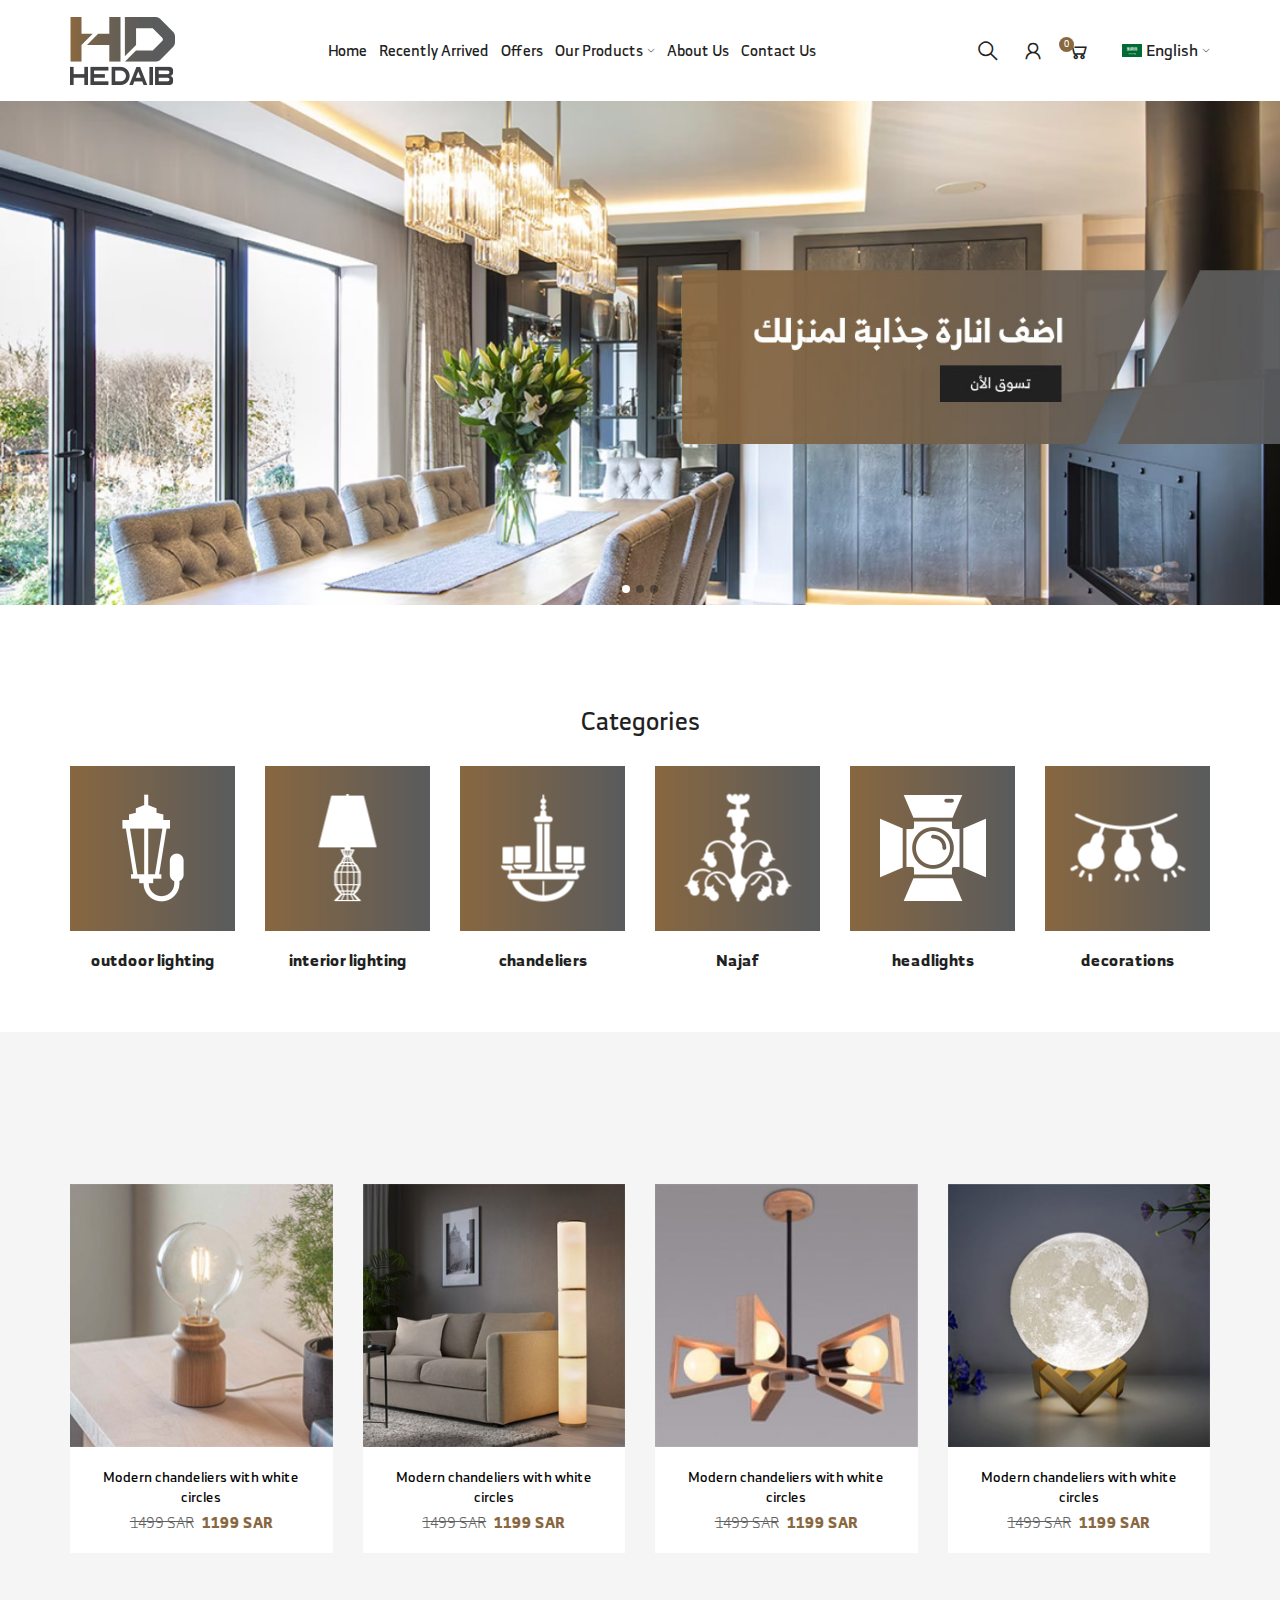
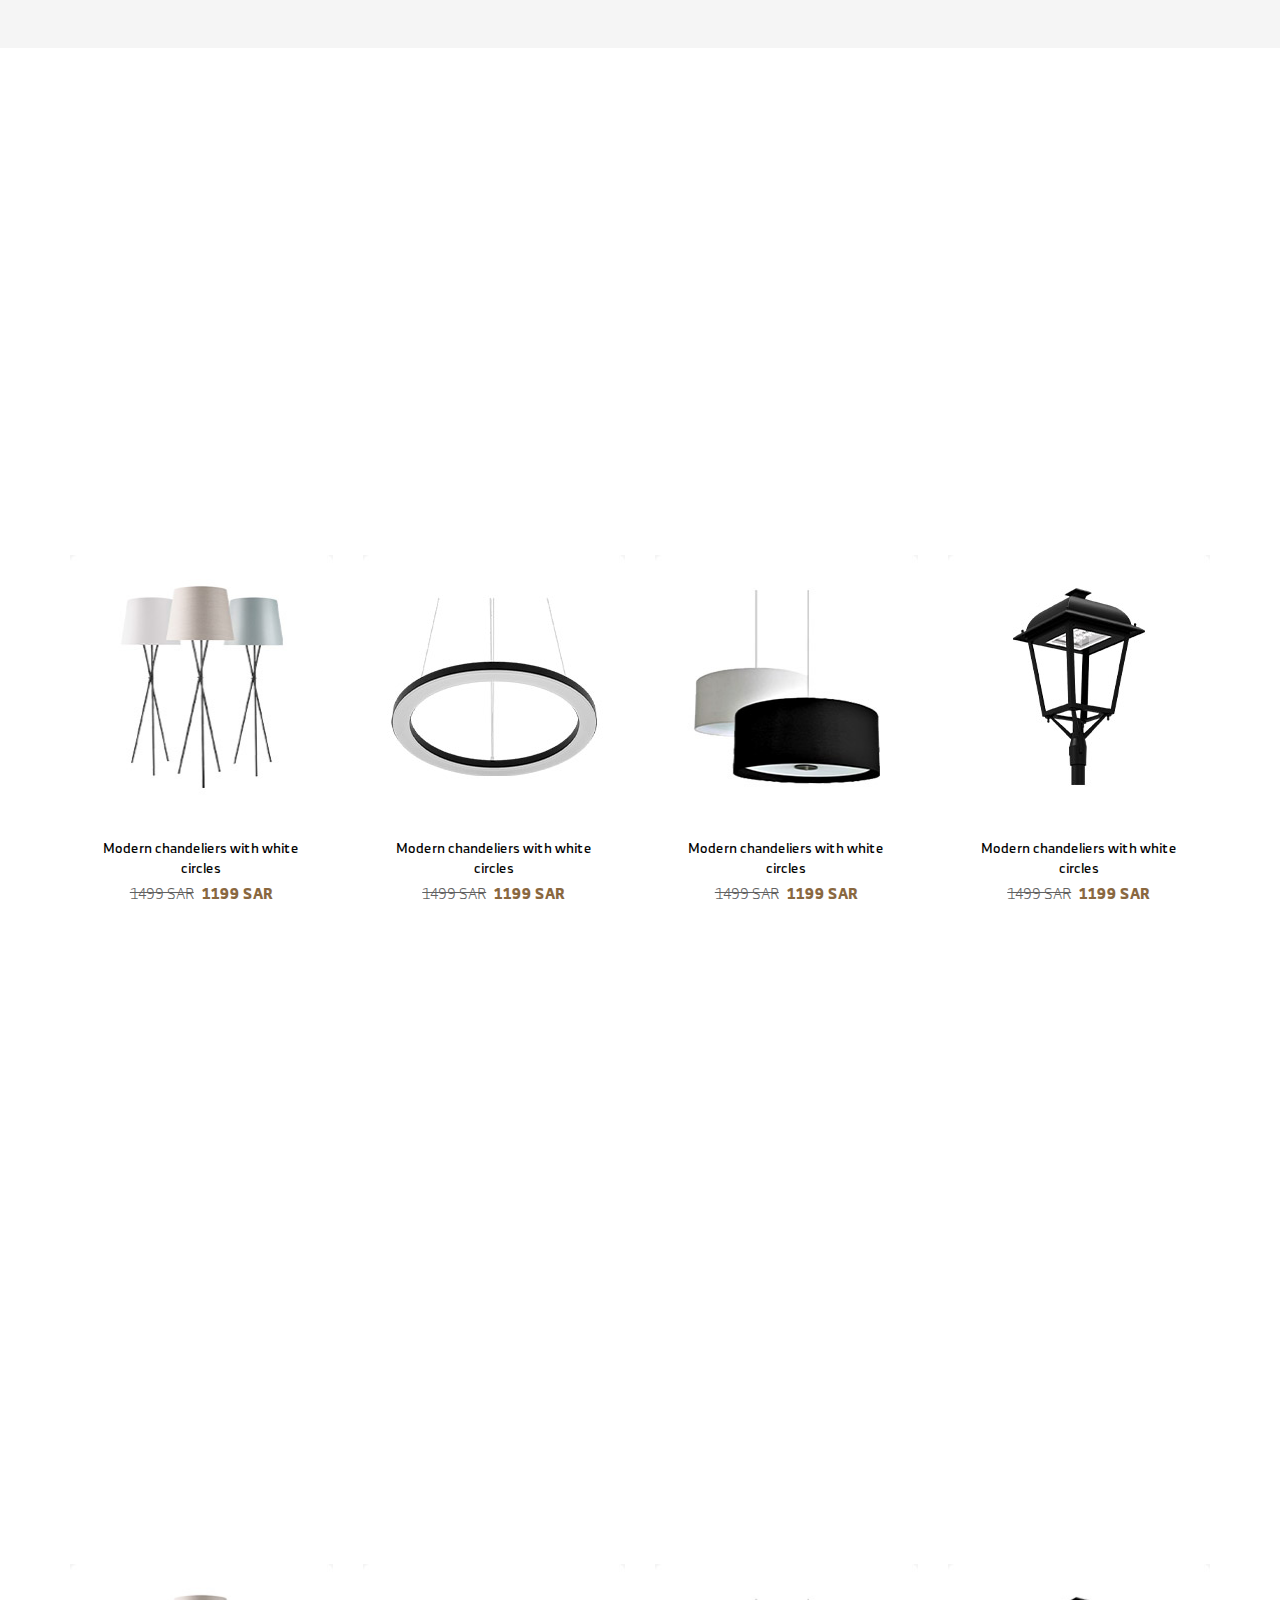
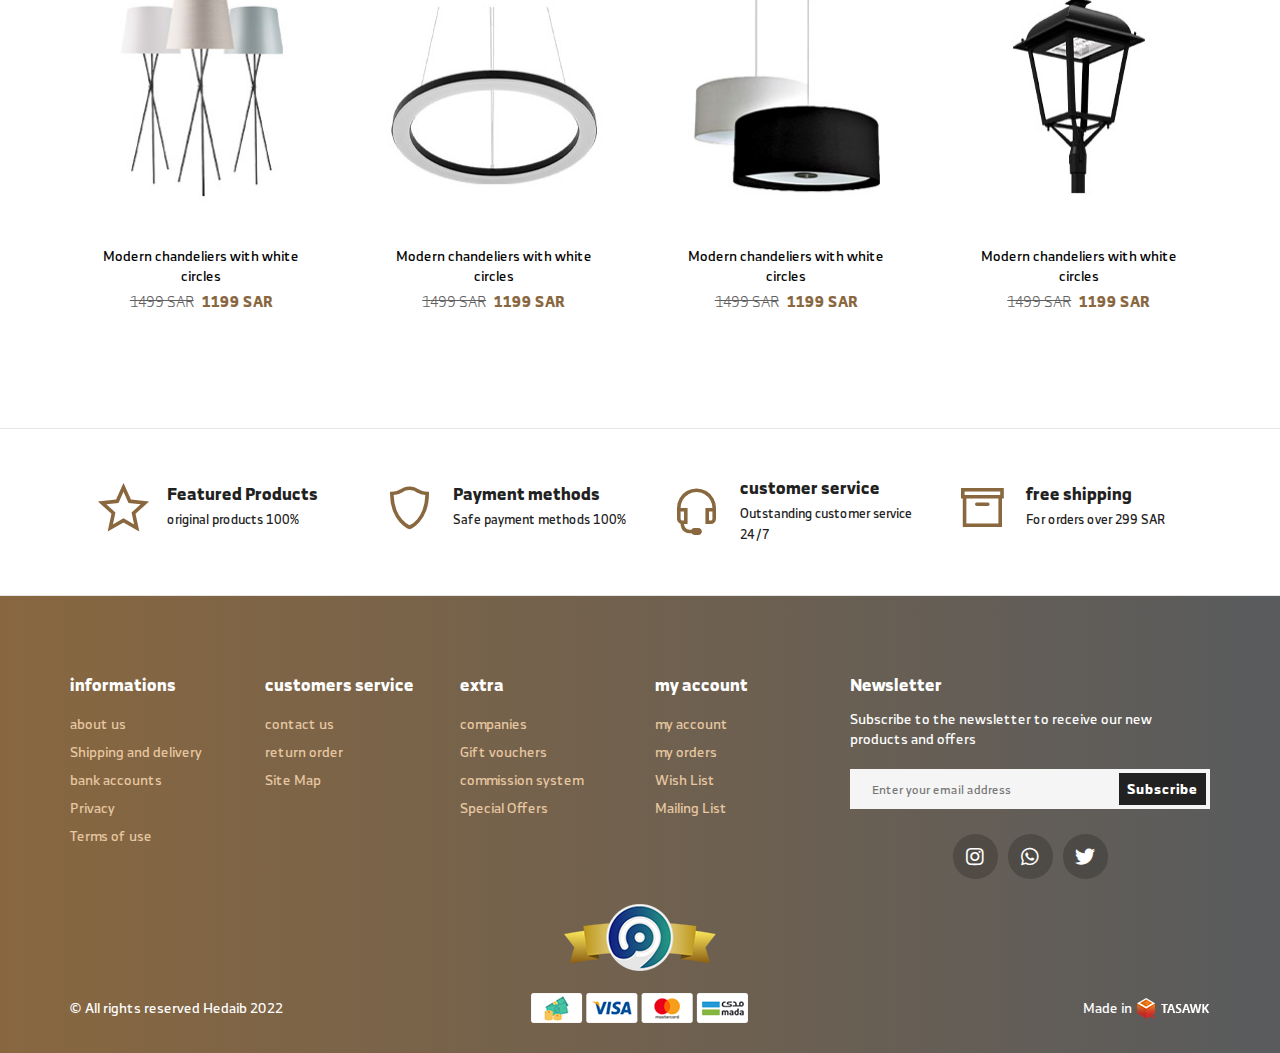
==== index-en.html @ a90ff5cf "first commit" ====
<!DOCTYPE html>
<html lang="en" dir="ltr">
  <head>
    <meta charset="utf-8" />
    <meta http-equiv="X-UA-Compatible" content="IE=edge" />
    <meta name="viewport" content="width=device-width, initial-scale=1" />
    <title>hedaib</title>
    <link rel="icon" href="images/fav.png" type="image/png" />
    <link rel="stylesheet" href="css/all.min.css" />
    <link rel="stylesheet" href="css/line-awesome.min.css" />
    <link rel="stylesheet" href="css/bootstrap.min.css" />
    <link rel="stylesheet" href="css/fonts.css" />
    <link rel="stylesheet" href="css/animate.css" />
    <link rel="stylesheet" href="css/swiper.min.css" />
    <link rel="stylesheet" href="css/style.css" />
  </head>

  <body>
    <!-- header section -->
    <header>
      <div class="top-header">
        <div class="container">
          <div class="nav-header">
            <figure class="img-logo">
              <a href="#"
                ><img src="images/logo.png" class="img-responsive"
              /></a>
            </figure>
            <div class="navgition">
              <div class="nav-head">
                <figure class="img-logo">
                  <a href="#"
                    ><img src="images/logo.png" class="img-responsive"
                  /></a>
                </figure>
                <a class="fixall close-btn">
                  <i class="fas fa-times"></i>
                </a>
              </div>
              <ul class="big-menu list-unstyled">
                <li class="cat-li">
                  <a class="cat-anchor fixall" href="#"> home </a>
                </li>
                <li class="cat-li">
                  <a class="cat-anchor fixall" href="#"> recently arrived </a>
                </li>
                <li class="cat-li">
                  <a class="cat-anchor fixall" href="#"> Offers </a>
                </li>
                <li class="cat-li mega-menu">
                  <div class="btn-div">
                      <span class="menu-name cat-anchor add-chevron">
                        our products
                      </span>
                  </div>
                  <!-- slidedown-menu -->
                  <div class="cats-dispaly">
                      <ul class="cats-div list-unstyled">
                          <li class="cat-li has-level-2">
                              <a href="#" class="cat-anchor fixall">
                                outdoor lighting <i class="las la-plus"></i>
                              </a>
                              <div class="sub-list">
                                  <ul class="list-unstyled">
                                      <li class="cat-li has-level-3">
                                          <a class="cat-anchor fixall" href="#">
                                            decorations
                                          </a>
                                      </li>
                                      <li class="cat-li has-level-3">
                                          <a class="cat-anchor fixall" href="#">
                                            lighting accessories
                                          </a>
                                      </li>
                                      <li class="cat-li has-level-3">
                                          <a class="cat-anchor fixall" href="#">
                                            Keys and sockets
                                          </a>
                                      </li>
                                      <li class="cat-li has-level-3">
                                          <a class="cat-anchor fixall" href="#">
                                            wire
                                          </a>
                                      </li>
                                      <li class="cat-li has-level-3">
                                          <a class="cat-anchor fixall" href="#">
                                            number and tools
                                          </a>
                                      </li>
                                  </ul>
                                  <div class="mega-img">
                                    <a href="#">
                                      <img src="images/mega-img/01.jpg" alt="mega-image" class="img-responsive">
                                    </a>
                                  </div>
                              </div>
                          </li>
                          <li class="cat-li has-level-2">
                              <a href="#" class="cat-anchor fixall">
                                interior lighting <i class="las la-plus"></i>
                              </a>
                              <div class="sub-list">
                                <ul class="list-unstyled">
                                    <li class="cat-li has-level-3">
                                        <a class="cat-anchor fixall" href="#">
                                          decorations
                                        </a>
                                    </li>
                                    <li class="cat-li has-level-3">
                                        <a class="cat-anchor fixall" href="#">
                                          lighting accessories
                                        </a>
                                    </li>
                                    <li class="cat-li has-level-3">
                                        <a class="cat-anchor fixall" href="#">
                                          Keys and sockets
                                        </a>
                                    </li>
                                    <li class="cat-li has-level-3">
                                        <a class="cat-anchor fixall" href="#">
                                          wire
                                        </a>
                                    </li>
                                    <li class="cat-li has-level-3">
                                        <a class="cat-anchor fixall" href="#">
                                          number and tools
                                        </a>
                                    </li>
                                </ul>
                                <div class="mega-img">
                                  <a href="#">
                                    <img src="images/mega-img/01.jpg" alt="mega-image" class="img-responsive">
                                  </a>
                                </div>
                              </div>
                          </li>
                          <li class="cat-li has-level-2">
                              <a href="#" class="cat-anchor fixall">
                                chandeliers <i class="las la-plus"></i>
                              </a>
                              <div class="sub-list">
                                <ul class="list-unstyled">
                                    <li class="cat-li has-level-3">
                                        <a class="cat-anchor fixall" href="#">
                                          decorations
                                        </a>
                                    </li>
                                    <li class="cat-li has-level-3">
                                        <a class="cat-anchor fixall" href="#">
                                          lighting accessories
                                        </a>
                                    </li>
                                    <li class="cat-li has-level-3">
                                        <a class="cat-anchor fixall" href="#">
                                          Keys and sockets
                                        </a>
                                    </li>
                                    <li class="cat-li has-level-3">
                                        <a class="cat-anchor fixall" href="#">
                                          wire
                                        </a>
                                    </li>
                                    <li class="cat-li has-level-3">
                                        <a class="cat-anchor fixall" href="#">
                                          number and tools
                                        </a>
                                    </li>
                                </ul>
                                <div class="mega-img">
                                  <a href="#">
                                    <img src="images/mega-img/01.jpg" alt="mega-image" class="img-responsive">
                                  </a>
                                </div>
                              </div>
                          </li>
                          <li class="cat-li has-level-2">
                              <a href="#" class="cat-anchor fixall">
                                Najaf <i class="las la-plus"></i>
                              </a>
                              <div class="sub-list">
                                <ul class="list-unstyled">
                                    <li class="cat-li has-level-3">
                                        <a class="cat-anchor fixall" href="#">
                                          decorations
                                        </a>
                                    </li>
                                    <li class="cat-li has-level-3">
                                        <a class="cat-anchor fixall" href="#">
                                          lighting accessories
                                        </a>
                                    </li>
                                    <li class="cat-li has-level-3">
                                        <a class="cat-anchor fixall" href="#">
                                          Keys and sockets
                                        </a>
                                    </li>
                                    <li class="cat-li has-level-3">
                                        <a class="cat-anchor fixall" href="#">
                                          wire
                                        </a>
                                    </li>
                                    <li class="cat-li has-level-3">
                                        <a class="cat-anchor fixall" href="#">
                                          number and tools
                                        </a>
                                    </li>
                                </ul>
                                <div class="mega-img">
                                  <a href="#">
                                    <img src="images/mega-img/01.jpg" alt="mega-image" class="img-responsive">
                                  </a>
                                </div>
                              </div>
                          </li>
                          <li class="cat-li has-level-2">
                            <a href="#" class="cat-anchor fixall">
                              headlights <i class="las la-plus"></i>
                            </a>
                            <div class="sub-list">
                              <ul class="list-unstyled">
                                  <li class="cat-li has-level-3">
                                      <a class="cat-anchor fixall" href="#">
                                        decorations
                                      </a>
                                  </li>
                                  <li class="cat-li has-level-3">
                                      <a class="cat-anchor fixall" href="#">
                                        lighting accessories
                                      </a>
                                  </li>
                                  <li class="cat-li has-level-3">
                                      <a class="cat-anchor fixall" href="#">
                                        Keys and sockets
                                      </a>
                                  </li>
                                  <li class="cat-li has-level-3">
                                      <a class="cat-anchor fixall" href="#">
                                        wire
                                      </a>
                                  </li>
                                  <li class="cat-li has-level-3">
                                      <a class="cat-anchor fixall" href="#">
                                        number and tools
                                      </a>
                                  </li>
                              </ul>
                              <div class="mega-img">
                                <a href="#">
                                  <img src="images/mega-img/01.jpg" alt="mega-image" class="img-responsive">
                                </a>
                              </div>
                            </div>
                        </li>
                      </ul>
                  </div>
                  <!-- slidedown-menu -->   
                </li>
                <li class="cat-li">
                  <a class="cat-anchor fixall" href="#"> about us </a>
                </li>
                <li class="cat-li">
                  <a class="cat-anchor fixall" href="#"> contact us </a>
                </li>
              </ul>
            </div>
            <div class="header-icons">
              <div class="show-icons">
                <a class="menu-bars fixall" id="menu-id" href="#!">
                  <i class="las la-bars"></i>
                </a>
              </div>
              <div class="search">
                <span class="search-icon open-search"></span>
              </div>
              
              <div class="dropdown cat-anchor">
                <div class="add-to">
                  <i class="las la-user"></i>
                  <div class="dropdown-content">
                    <a class="cat-drop" href="#">sign in</a>
                    <a class="cat-drop" href="#">new account</a>
                  </div>
                </div>
              </div>
              <a role="button" type="button" title="" class="add-to">
                <i class="las la-shopping-cart"></i>
                <span class="items-count">0</span>
              </a>
              <div class="lang-section">
                <div class="dropdown">
                  <div class="lang-word chevron-down">
                    <img src="images/lang.png" alt="lang-img" />
                    <span class="">English</span>
                  </div>
                  <div class="dropdown-content">
                    <a class="cat-drop" href="index-en.html">English</a>
                    <a class="cat-drop" href="index.html">العربيه</a>
                  </div>
                </div>
              </div>
            </div>
          </div>
          <div class="search-rool">
            <div class="search-box">
              <div class="search-bar">
                <input type="text" class="search-input" placeholder="Search by product or brand name">
                <button class="click-search">
                  <i class="las la-search"></i>
                </button>
              </div>
            </div>
          </div>
        </div>
      </div>
    </header>
    <!-- header section     -->
    <!-- main slider -->
    <div class="main-slider">
      <div class="swiper-cont">
        <div class="swiper-container">
          <div class="swiper-wrapper">
            <div class="swiper-slide">
              <div class="main">
                <a href="#!" class="pro-img">
                  <img src="images/main-slider/01.jpg" class="img-responsive" />
                </a>
              </div>
            </div>
            <div class="swiper-slide">
              <div class="main">
                <a href="#!" class="pro-img">
                  <img src="images/main-slider/01.jpg" class="img-responsive" />
                </a>
              </div>
            </div>
            <div class="swiper-slide">
              <div class="main">
                <a href="#!" class="pro-img">
                  <img src="images/main-slider/01.jpg" class="img-responsive" />
                </a>
              </div>
            </div>
          </div>
          <div class="swiper-pagination"></div>
        </div>
        <div class="swiper-btn-prev swiper-btn">
          <i class="las la-angle-right"></i>
        </div>
        <div class="swiper-btn-next swiper-btn">
          <i class="las la-angle-left"></i>
        </div>
      </div>
    </div>
    <!-- main slider -->
    <!-- section image-cat -->
    <section class="image-cat">
      <div class="container">
        <div class="wow fadeInDown" wow-data-delay="5s">
          <h2 class="category-head">Categories</h2>
        </div>
          <div class="swiper-containeres">
              <div class="image-row">
                  <div class="swiper-slidees">
                      <a href="#" class="image-sub">
                          <div class="image-box">
                              <img src="images/category/01.png" alt="cat-img" class="img-responsive">
                          </div>
                          <span class="image-text">outdoor lighting</span>
                      </a>
                  </div>
                  <div class="swiper-slidees">
                      <a href="#" class="image-sub">
                          <div class="image-box">
                              <img src="images/category/02.png" alt="cat-img" class="img-responsive">
                          </div>
                          <span class="image-text">interior lighting</span>
                      </a>
                  </div>
                  <div class="swiper-slidees">
                      <a href="#" class="image-sub">
                          <div class="image-box">
                              <img src="images/category/03.png" alt="cat-img" class="img-responsive">
                          </div>
                          <span class="image-text">chandeliers</span>
                      </a>
                  </div>
                  <div class="swiper-slidees">
                      <a href="#" class="image-sub">
                          <div class="image-box">
                              <img src="images/category/04.png" alt="cat-img" class="img-responsive">
                          </div>
                          <span class="image-text">Najaf</span>
                      </a>
                  </div>
                  <div class="swiper-slidees">
                      <a href="#" class="image-sub">
                          <div class="image-box">
                              <img src="images/category/05.png" alt="cat-img" class="img-responsive">
                          </div>
                          <span class="image-text">headlights</span>
                      </a>
                  </div>
                  <div class="swiper-slidees">
                    <a href="#" class="image-sub">
                        <div class="image-box">
                            <img src="images/category/06.png" alt="cat-img" class="img-responsive">
                        </div>
                        <span class="image-text">decorations</span>
                    </a>
                </div>
              </div>
          </div>
          <div class="swiper-pagination"></div>
      </div>
  </section>
  <!-- section image-cat -->
  <!-- product slider -->
  <div class="product-section product-one">
    <div class="container">
      <div class="wow fadeInDown" wow-data-delay="5s">
        <h2 class="product-head">Best seller</h2>
      </div>
      <div class="product-slider">
        <div class="swiper-container">
          <div class="swiper-wrapper">
            <div class="swiper-slide">
              <div class="product">
                <div class="product-hover">
                  <a href="#!" class="product-img">
                    <img
                      src="images/product-slider/01.jpg"
                      class="img-responsive"
                    />
                  </a>
                  <div class="product-btn-cont">
                    <button class="product-btn">
                      <i class="las la-shopping-cart"></i>
                    </button>
                    <button class="product-btn">
                      <i class="lar la-heart"></i>
                    </button>
                  </div>
                </div>
                <div class="product-content">
                  <a class="product-name" href="#!"> Modern chandeliers with white circles </a>
                  <div class="price-box">
                    <span class="last-price">1499 SAR</span>
                    <span class="first-price">1199 SAR</span>
                  </div>
                </div>
              </div>
            </div>
            <div class="swiper-slide">
              <div class="product">
                <div class="product-hover">
                  <a href="#!" class="product-img">
                    <img
                      src="images/product-slider/02.jpg"
                      class="img-responsive"
                    />
                  </a>
                  <div class="product-btn-cont">
                    <button class="product-btn">
                      <i class="las la-shopping-cart"></i>
                    </button>
                    <button class="product-btn">
                      <i class="lar la-heart"></i>
                    </button>
                  </div>
                </div>
                <div class="product-content">
                  <a class="product-name" href="#!"> Modern chandeliers with white circles </a>
                  <div class="price-box">
                    <span class="last-price">1499 SAR</span>
                    <span class="first-price">1199 SAR</span>
                  </div>
                </div>
              </div>
            </div>
            <div class="swiper-slide">
              <div class="product">
                <div class="product-hover">
                  <a href="#!" class="product-img">
                    <img
                      src="images/product-slider/03.jpg"
                      class="img-responsive"
                    />
                  </a>
                  <div class="product-btn-cont">
                    <button class="product-btn">
                      <i class="las la-shopping-cart"></i>
                    </button>
                    <button class="product-btn">
                      <i class="lar la-heart"></i>
                    </button>
                  </div>
                </div>
                <div class="product-content">
                  <a class="product-name" href="#!"> Modern chandeliers with white circles </a>
                  <div class="price-box">
                    <span class="last-price">1499 SAR</span>
                    <span class="first-price">1199 SAR</span>
                  </div>
                </div>
              </div>
            </div>
            <div class="swiper-slide">
              <div class="product">
                <div class="product-hover">
                  <a href="#!" class="product-img">
                    <img
                      src="images/product-slider/04.jpg"
                      class="img-responsive"
                    />
                  </a>
                  <div class="product-btn-cont">
                    <button class="product-btn">
                      <i class="las la-shopping-cart"></i>
                    </button>
                    <button class="product-btn">
                      <i class="lar la-heart"></i>
                    </button>
                  </div>
                </div>
                <div class="product-content">
                  <a class="product-name" href="#!"> Modern chandeliers with white circles </a>
                  <div class="price-box">
                    <span class="last-price">1499 SAR</span>
                    <span class="first-price">1199 SAR</span>
                  </div>
                </div>
              </div>
            </div>
          </div>
        </div>
        <div class="swiper-btn-prev swiper-btn">
          <i class="las la-angle-right"></i>
        </div>
        <div class="swiper-btn-next swiper-btn">
          <i class="las la-angle-left"></i>
        </div>
        <div class="swiper-pagination"></div>
      </div>
    </div>
  </div>
  <!-- product slider -->
    <!-- small-banner section -->
    <div class="small-banner-section">
      <div class="container">
        <div class="small-banner-cont">
          <div class="row">
            <div
              class="col-sm-6 col-xs-12 wow bounceInUp banner-cont"
              wow-data-delay="5s"
            >
              <a href="#!" class="small-banner-img">
                <img src="images/banner/01.jpg" class="img-responsive" />
              </a>
            </div>
            <div
              class="col-sm-6 col-xs-12 wow bounceInUp banner-cont"
              wow-data-delay="5s"
            >
              <a href="#!" class="small-banner-img">
                <img src="images/banner/02.jpg" class="img-responsive" />
              </a>
            </div>
          </div>
        </div>
      </div>
    </div>
    <!-- small-banner section -->
    <!-- product slider -->
      <div class="product-section product-two">
        <div class="container">
          <div class="wow fadeInDown" wow-data-delay="5s">
            <h2 class="product-head">Special Offers</h2>
          </div>
          <div class="product-slider">
            <div class="swiper-container">
              <div class="swiper-wrapper">
                <div class="swiper-slide">
                  <div class="product">
                    <div class="product-hover">
                      <a href="#!" class="product-img">
                        <img
                          src="images/recently arrived/01.jpg"
                          class="img-responsive"
                        />
                      </a>
                      <div class="product-btn-cont">
                        <button class="product-btn">
                          <i class="las la-shopping-cart"></i>
                        </button>
                        <button class="product-btn">
                          <i class="lar la-heart"></i>
                        </button>
                      </div>
                    </div>
                    <div class="product-content">
                      <a class="product-name" href="#!"> Modern chandeliers with white circles </a>
                      <div class="price-box">
                        <span class="last-price">1499 SAR</span>
                        <span class="first-price">1199 SAR</span>
                      </div>
                    </div>
                  </div>
                </div>
                <div class="swiper-slide">
                  <div class="product">
                    <div class="product-hover">
                      <a href="#!" class="product-img">
                        <img
                          src="images/recently arrived/02.jpg"
                          class="img-responsive"
                        />
                      </a>
                      <div class="product-btn-cont">
                        <button class="product-btn">
                          <i class="las la-shopping-cart"></i>
                        </button>
                        <button class="product-btn">
                          <i class="lar la-heart"></i>
                        </button>
                      </div>
                    </div>
                    <div class="product-content">
                      <a class="product-name" href="#!"> Modern chandeliers with white circles </a>
                      <div class="price-box">
                        <span class="last-price">1499 SAR</span>
                        <span class="first-price">1199 SAR</span>
                      </div>
                    </div>
                  </div>
                </div>
                <div class="swiper-slide">
                  <div class="product">
                    <div class="product-hover">
                      <a href="#!" class="product-img">
                        <img
                          src="images/recently arrived/03.jpg"
                          class="img-responsive"
                        />
                      </a>
                      <div class="product-btn-cont">
                        <button class="product-btn">
                          <i class="las la-shopping-cart"></i>
                        </button>
                        <button class="product-btn">
                          <i class="lar la-heart"></i>
                        </button>
                      </div>
                    </div>
                    <div class="product-content">
                      <a class="product-name" href="#!"> Modern chandeliers with white circles </a>
                      <div class="price-box">
                        <span class="last-price">1499 SAR</span>
                        <span class="first-price">1199 SAR</span>
                      </div>
                    </div>
                  </div>
                </div>
                <div class="swiper-slide">
                  <div class="product">
                    <div class="product-hover">
                      <a href="#!" class="product-img">
                        <img
                          src="images/recently arrived/04.jpg"
                          class="img-responsive"
                        />
                      </a>
                      <div class="product-btn-cont">
                        <button class="product-btn">
                          <i class="las la-shopping-cart"></i>
                        </button>
                        <button class="product-btn">
                          <i class="lar la-heart"></i>
                        </button>
                      </div>
                    </div>
                    <div class="product-content">
                      <a class="product-name" href="#!"> Modern chandeliers with white circles </a>
                      <div class="price-box">
                        <span class="last-price">1499 SAR</span>
                        <span class="first-price">1199 SAR</span>
                      </div>
                    </div>
                  </div>
                </div>
              </div>
            </div>
            <div class="swiper-btn-prev swiper-btn">
              <i class="las la-angle-right"></i>
            </div>
            <div class="swiper-btn-next swiper-btn">
              <i class="las la-angle-left"></i>
            </div>
            <div class="swiper-pagination"></div>
          </div>
        </div>
      </div>
    <!-- product slider -->
    <!-- big-banner section -->
    <section class="big-banner-section">
      <div class="container">
        <div class="big-banner-cont wow fadeInDown" wow-data-delay="5s">
          <a href="#"
            ><img
              src="images/banner/big-banner.jpg"
              alt="banner-image"
              class="img-responsive"
          /></a>
        </div>
      </div>
    </section>
    <!-- big-banner section -->
    <!-- product slider -->
    <div class="product-section product-three">
      <div class="container">
        <div class="wow fadeInDown" wow-data-delay="5s">
          <h2 class="product-head">recently arrived</h2>
        </div>
        <div class="product-slider">
          <div class="swiper-container">
            <div class="swiper-wrapper">
              <div class="swiper-slide">
                <div class="product">
                  <div class="product-hover">
                    <a href="#!" class="product-img">
                      <img
                        src="images/recently arrived/01.jpg"
                        class="img-responsive"
                      />
                    </a>
                    <div class="product-btn-cont">
                      <button class="product-btn">
                        <i class="las la-shopping-cart"></i>
                      </button>
                      <button class="product-btn">
                        <i class="lar la-heart"></i>
                      </button>
                    </div>
                  </div>
                  <div class="product-content">
                    <a class="product-name" href="#!"> Modern chandeliers with white circles </a>
                    <div class="price-box">
                      <span class="last-price">1499 SAR</span>
                      <span class="first-price">1199 SAR</span>
                    </div>
                  </div>
                </div>
              </div>
              <div class="swiper-slide">
                <div class="product">
                  <div class="product-hover">
                    <a href="#!" class="product-img">
                      <img
                        src="images/recently arrived/02.jpg"
                        class="img-responsive"
                      />
                    </a>
                    <div class="product-btn-cont">
                      <button class="product-btn">
                        <i class="las la-shopping-cart"></i>
                      </button>
                      <button class="product-btn">
                        <i class="lar la-heart"></i>
                      </button>
                    </div>
                  </div>
                  <div class="product-content">
                    <a class="product-name" href="#!"> Modern chandeliers with white circles </a>
                    <div class="price-box">
                      <span class="last-price">1499 SAR</span>
                      <span class="first-price">1199 SAR</span>
                    </div>
                  </div>
                </div>
              </div>
              <div class="swiper-slide">
                <div class="product">
                  <div class="product-hover">
                    <a href="#!" class="product-img">
                      <img
                        src="images/recently arrived/03.jpg"
                        class="img-responsive"
                      />
                    </a>
                    <div class="product-btn-cont">
                      <button class="product-btn">
                        <i class="las la-shopping-cart"></i>
                      </button>
                      <button class="product-btn">
                        <i class="lar la-heart"></i>
                      </button>
                    </div>
                  </div>
                  <div class="product-content">
                    <a class="product-name" href="#!"> Modern chandeliers with white circles </a>
                    <div class="price-box">
                      <span class="last-price">1499 SAR</span>
                      <span class="first-price">1199 SAR</span>
                    </div>
                  </div>
                </div>
              </div>
              <div class="swiper-slide">
                <div class="product">
                  <div class="product-hover">
                    <a href="#!" class="product-img">
                      <img
                        src="images/recently arrived/04.jpg"
                        class="img-responsive"
                      />
                    </a>
                    <div class="product-btn-cont">
                      <button class="product-btn">
                        <i class="las la-shopping-cart"></i>
                      </button>
                      <button class="product-btn">
                        <i class="lar la-heart"></i>
                      </button>
                    </div>
                  </div>
                  <div class="product-content">
                    <a class="product-name" href="#!"> Modern chandeliers with white circles </a>
                    <div class="price-box">
                      <span class="last-price">1499 SAR</span>
                      <span class="first-price">1199 SAR</span>
                    </div>
                  </div>
                </div>
              </div>
            </div>
          </div>
          <div class="swiper-btn-prev swiper-btn">
            <i class="las la-angle-right"></i>
          </div>
          <div class="swiper-btn-next swiper-btn">
            <i class="las la-angle-left"></i>
          </div>
          <div class="swiper-pagination"></div>
        </div>
      </div>
    </div>
  <!-- product slider -->
    <!-- feature section -->
    <section class="feature-section">
      <div class="container">
        <div class="features">
          <div class="features-div">
            <div class="row">
              <div class="col-md-3 col-xs-12">
                <div class="features-box">
                  <i class="lar la-star features-icon"></i>
                  <div class="features-text">
                    <h5 class="features-h">Featured Products</h5>
                    <span class="features-span">original products 100%</span>
                  </div>
                </div>
              </div>
              <div class="col-md-3 col-xs-12">
                <div class="features-box">
                  <i class="las la-shield-alt features-icon"></i>
                  <div class="features-text">
                    <h5 class="features-h">Payment methods</h5>
                    <span class="features-span">Safe payment methods 100%</span>
                  </div>
                </div>
              </div>
              <div class="col-md-3 col-xs-12">
                <div class="features-box">
                  <i class="las la-headset features-icon"></i>
                  <div class="features-text">
                    <h5 class="features-h">customer service</h5>
                    <span class="features-span">Outstanding customer service 24/7</span>
                  </div>
                </div>
              </div>
              <div class="col-md-3 col-xs-12">
                <div class="features-box">
                  <i class="las la-archive features-icon"></i>
                  <div class="features-text">
                    <h5 class="features-h">free shipping</h5>
                    <span class="features-span">For orders over 299 SAR</span>
                  </div>
                </div>
              </div>
            </div>
          </div>
        </div>
        <div class="swiper-pagination"></div>
      </div>
    </section>
    <!-- feature section -->
    <!-- footer section -->
    <footer>
      <div class="container">
        <div class="first-footer">
          <div class="row">
            <div class="col-md-8 col-xs-12">
              <div class="footer-list">
                <div class="row">
                  <div class="col-sm-3 col-xs-12">
                    <div class="nav-foot-cont">
                      <h2 class="nav-foot-header foot-header">informations</h2>
                      <ul class="nav-foot list-unstyled">
                        <li class="nav-foot-li">
                          <a href="#" class="nav-foot-link">about us</a>
                        </li>
                        <li class="nav-foot-li">
                          <a href="#" class="nav-foot-link">Shipping and delivery</a>
                        </li>
                        <li class="nav-foot-li">
                          <a href="#" class="nav-foot-link">bank accounts</a>
                        </li>
                        <li class="nav-foot-li">
                          <a href="#" class="nav-foot-link">Privacy</a>
                        </li>
                        <li class="nav-foot-li">
                          <a href="#" class="nav-foot-link">Terms of use</a>
                        </li>
                      </ul>
                    </div>
                  </div>
                  <div class="col-sm-3 col-xs-12">
                    <div class="nav-foot-cont">
                      <h2 class="nav-foot-header foot-header">customers service</h2>
                      <ul class="nav-foot list-unstyled">
                        <li class="nav-foot-li">
                          <a href="#" class="nav-foot-link">contact us</a>
                        </li>
                        <li class="nav-foot-li">
                          <a href="#" class="nav-foot-link">return order</a>
                        </li>
                        <li class="nav-foot-li">
                          <a href="#" class="nav-foot-link">Site Map</a>
                        </li>
                      </ul>
                    </div>
                  </div>
                  <div class="col-sm-3 col-xs-12">
                    <div class="nav-foot-cont">
                      <h2 class="nav-foot-header foot-header">extra</h2>
                      <ul class="nav-foot list-unstyled">
                        <li class="nav-foot-li">
                          <a href="#" class="nav-foot-link">companies</a>
                        </li>
                        <li class="nav-foot-li">
                          <a href="#" class="nav-foot-link">Gift vouchers</a>
                        </li>
                        <li class="nav-foot-li">
                          <a href="#" class="nav-foot-link">commission system</a>
                        </li>
                        <li class="nav-foot-li">
                          <a href="#" class="nav-foot-link">Special Offers</a>
                        </li>
                      </ul>
                    </div>
                  </div>
                  <div class="col-sm-3 col-xs-12">
                    <div class="nav-foot-cont">
                      <h2 class="nav-foot-header foot-header">my account</h2>
                      <ul class="nav-foot list-unstyled">
                        <li class="nav-foot-li">
                          <a href="#" class="nav-foot-link">my account</a>
                        </li>
                        <li class="nav-foot-li">
                          <a href="#" class="nav-foot-link">my orders</a>
                        </li>
                        <li class="nav-foot-li">
                          <a href="#" class="nav-foot-link">Wish List</a>
                        </li>
                        <li class="nav-foot-li">
                          <a href="#" class="nav-foot-link">Mailing List</a>
                        </li>
                      </ul>
                    </div>
                  </div>
                </div>
              </div>
            </div>
            <div class="col-md-4 col-xs-12">
              <div class="news-letter">
                <form action="" method="post">
                  <h3 class="news-header nav-foot-header foot-header">Newsletter</h3>
                  <div class="nav-foot">
                    <span class="news-span"
                    >Subscribe to the newsletter to receive our new products and offers</span
                  >
                  <div class="newsletter-cont">
                    <input
                      type="email"
                      name="txtemail"
                      value=""
                      class="newsletter-input"
                      placeholder="Enter your email address"
                    />
                    <button type="submit" class="newsletter-button">
                      <span>Subscribe</span>
                    </button>
                  </div>
                  </div>
                </form>
              </div>
              <div class="social">
                <a href="#" class="social-link">
                  <i class="fab fa-instagram"></i>
                </a>
                <a href="#" class="social-link">
                  <i class="fab fa-whatsapp"></i>
                </a>
                <a href="#" class="social-link">
                  <i class="fab fa-twitter"></i>
                </a>
              </div>
            </div>
          </div>
        </div>
      </div>
      <a href="#" class="cr-img">
        <img src="images/imageCr.png" alt="cr-img" class="img-responsive" />
      </a>
      <div class="pay-footer">
        <div class="container">
          <div class="pay-flex">
            <div class="copy-right">© All rights reserved Hedaib 2022</div>
            <div class="pay-img-cont">
              <figure class="pay-figure">
                <img src="images/pay-img.png" class="img-responsive pay-img" />
              </figure>
            </div>
            <span class="design-text">
              Made in
              <a href="#"
                ><img src="images/tasawk-en.png" alt="taswak" class="taswak-img"
              /></a>
            </span>
          </div>
        </div>
      </div>
    </footer>
    <!-- footer section -->
    <!-- overlay -->
    <div class="overlay-box"></div>
    <div class="overlay-box2"></div>
    <!-- overlay -->
    <script src="js/jquery-2.1.1.min.js"></script>
    <script src="js/bootstrap.min.js"></script>
    <script src="js/swiper.min.js"></script>
    <script src="js/wow.min.js"></script>
    <script src="js/script.js"></script>
  </body>
</html>
---- css/line-awesome.min.css ----
.la,.lab,.lad,.lal,.lar,.las{-moz-osx-font-smoothing:grayscale;-webkit-font-smoothing:antialiased;display:inline-block;font-style:normal;font-variant:normal;text-rendering:auto;line-height:1}.la-lg{font-size:1.33333em;line-height:.75em;vertical-align:-.0667em}.la-xs{font-size:.75em}.la-sm{font-size:.875em}.la-1x{font-size:1em}.la-2x{font-size:2em}.la-3x{font-size:3em}.la-4x{font-size:4em}.la-5x{font-size:5em}.la-6x{font-size:6em}.la-7x{font-size:7em}.la-8x{font-size:8em}.la-9x{font-size:9em}.la-10x{font-size:10em}.la-fw{text-align:center;width:1.25em}.la-ul{list-style-type:none;margin-left:2.5em;padding-left:0}.la-ul>li{position:relative}.la-li{left:-2em;position:absolute;text-align:center;width:2em;line-height:inherit}.la-border{border:solid .08em #eee;border-radius:.1em;padding:.2em .25em .15em}.la-pull-left{float:left}.la-pull-right{float:right}.la.la-pull-left,.lab.la-pull-left,.lal.la-pull-left,.lar.la-pull-left,.las.la-pull-left{margin-right:.3em}.la.la-pull-right,.lab.la-pull-right,.lal.la-pull-right,.lar.la-pull-right,.las.la-pull-right{margin-left:.3em}.la-spin{-webkit-animation:la-spin 2s infinite linear;animation:la-spin 2s infinite linear}.la-pulse{-webkit-animation:la-spin 1s infinite steps(8);animation:la-spin 1s infinite steps(8)}@-webkit-keyframes la-spin{0%{-webkit-transform:rotate(0);transform:rotate(0)}100%{-webkit-transform:rotate(360deg);transform:rotate(360deg)}}@keyframes la-spin{0%{-webkit-transform:rotate(0);transform:rotate(0)}100%{-webkit-transform:rotate(360deg);transform:rotate(360deg)}}.la-rotate-90{-webkit-transform:rotate(90deg);transform:rotate(90deg)}.la-rotate-180{-webkit-transform:rotate(180deg);transform:rotate(180deg)}.la-rotate-270{-webkit-transform:rotate(270deg);transform:rotate(270deg)}.la-flip-horizontal{-webkit-transform:scale(-1,1);transform:scale(-1,1)}.la-flip-vertical{-webkit-transform:scale(1,-1);transform:scale(1,-1)}.la-flip-both,.la-flip-horizontal.la-flip-vertical{-webkit-transform:scale(-1,-1);transform:scale(-1,-1)}:root .la-flip-both,:root .la-flip-horizontal,:root .la-flip-vertical,:root .la-rotate-180,:root .la-rotate-270,:root .la-rotate-90{-webkit-filter:none;filter:none}.la-stack{display:inline-block;height:2em;line-height:2em;position:relative;vertical-align:middle;width:2.5em}.la-stack-1x,.la-stack-2x{left:0;position:absolute;text-align:center;width:100%}.la-stack-1x{line-height:inherit}.la-stack-2x{font-size:2em}.la-inverse{color:#fff}.la-500px:before{content:"\f26e"}.la-accessible-icon:before{content:"\f368"}.la-accusoft:before{content:"\f369"}.la-acquisitions-incorporated:before{content:"\f6af"}.la-ad:before{content:"\f641"}.la-address-book:before{content:"\f2b9"}.la-address-card:before{content:"\f2bb"}.la-adjust:before{content:"\f042"}.la-adn:before{content:"\f170"}.la-adobe:before{content:"\f778"}.la-adversal:before{content:"\f36a"}.la-affiliatetheme:before{content:"\f36b"}.la-air-freshener:before{content:"\f5d0"}.la-airbnb:before{content:"\f834"}.la-algolia:before{content:"\f36c"}.la-align-center:before{content:"\f037"}.la-align-justify:before{content:"\f039"}.la-align-left:before{content:"\f036"}.la-align-right:before{content:"\f038"}.la-alipay:before{content:"\f642"}.la-allergies:before{content:"\f461"}.la-amazon:before{content:"\f270"}.la-amazon-pay:before{content:"\f42c"}.la-ambulance:before{content:"\f0f9"}.la-american-sign-language-interpreting:before{content:"\f2a3"}.la-amilia:before{content:"\f36d"}.la-anchor:before{content:"\f13d"}.la-android:before{content:"\f17b"}.la-angellist:before{content:"\f209"}.la-angle-double-down:before{content:"\f103"}.la-angle-double-left:before{content:"\f100"}.la-angle-double-right:before{content:"\f101"}.la-angle-double-up:before{content:"\f102"}.la-angle-down:before{content:"\f107"}.la-angle-left:before{content:"\f104"}.la-angle-right:before{content:"\f105"}.la-angle-up:before{content:"\f106"}.la-angry:before{content:"\f556"}.la-angrycreative:before{content:"\f36e"}.la-angular:before{content:"\f420"}.la-ankh:before{content:"\f644"}.la-app-store:before{content:"\f36f"}.la-app-store-ios:before{content:"\f370"}.la-apper:before{content:"\f371"}.la-apple:before{content:"\f179"}.la-apple-alt:before{content:"\f5d1"}.la-apple-pay:before{content:"\f415"}.la-archive:before{content:"\f187"}.la-archway:before{content:"\f557"}.la-arrow-alt-circle-down:before{content:"\f358"}.la-arrow-alt-circle-left:before{content:"\f359"}.la-arrow-alt-circle-right:before{content:"\f35a"}.la-arrow-alt-circle-up:before{content:"\f35b"}.la-arrow-circle-down:before{content:"\f0ab"}.la-arrow-circle-left:before{content:"\f0a8"}.la-arrow-circle-right:before{content:"\f0a9"}.la-arrow-circle-up:before{content:"\f0aa"}.la-arrow-down:before{content:"\f063"}.la-arrow-left:before{content:"\f060"}.la-arrow-right:before{content:"\f061"}.la-arrow-up:before{content:"\f062"}.la-arrows-alt:before{content:"\f0b2"}.la-arrows-alt-h:before{content:"\f337"}.la-arrows-alt-v:before{content:"\f338"}.la-artstation:before{content:"\f77a"}.la-assistive-listening-systems:before{content:"\f2a2"}.la-asterisk:before{content:"\f069"}.la-asymmetrik:before{content:"\f372"}.la-at:before{content:"\f1fa"}.la-atlas:before{content:"\f558"}.la-atlassian:before{content:"\f77b"}.la-atom:before{content:"\f5d2"}.la-audible:before{content:"\f373"}.la-audio-description:before{content:"\f29e"}.la-autoprefixer:before{content:"\f41c"}.la-avianex:before{content:"\f374"}.la-aviato:before{content:"\f421"}.la-award:before{content:"\f559"}.la-aws:before{content:"\f375"}.la-baby:before{content:"\f77c"}.la-baby-carriage:before{content:"\f77d"}.la-backspace:before{content:"\f55a"}.la-backward:before{content:"\f04a"}.la-bacon:before{content:"\f7e5"}.la-balance-scale:before{content:"\f24e"}.la-balance-scale-left:before{content:"\f515"}.la-balance-scale-right:before{content:"\f516"}.la-ban:before{content:"\f05e"}.la-band-aid:before{content:"\f462"}.la-bandcamp:before{content:"\f2d5"}.la-barcode:before{content:"\f02a"}.la-bars:before{content:"\f0c9"}.la-baseball-ball:before{content:"\f433"}.la-basketball-ball:before{content:"\f434"}.la-bath:before{content:"\f2cd"}.la-battery-empty:before{content:"\f244"}.la-battery-full:before{content:"\f240"}.la-battery-half:before{content:"\f242"}.la-battery-quarter:before{content:"\f243"}.la-battery-three-quarters:before{content:"\f241"}.la-battle-net:before{content:"\f835"}.la-bed:before{content:"\f236"}.la-beer:before{content:"\f0fc"}.la-behance:before{content:"\f1b4"}.la-behance-square:before{content:"\f1b5"}.la-bell:before{content:"\f0f3"}.la-bell-slash:before{content:"\f1f6"}.la-bezier-curve:before{content:"\f55b"}.la-bible:before{content:"\f647"}.la-bicycle:before{content:"\f206"}.la-biking:before{content:"\f84a"}.la-bimobject:before{content:"\f378"}.la-binoculars:before{content:"\f1e5"}.la-biohazard:before{content:"\f780"}.la-birthday-cake:before{content:"\f1fd"}.la-bitbucket:before{content:"\f171"}.la-bitcoin:before{content:"\f379"}.la-bity:before{content:"\f37a"}.la-black-tie:before{content:"\f27e"}.la-blackberry:before{content:"\f37b"}.la-blender:before{content:"\f517"}.la-blender-phone:before{content:"\f6b6"}.la-blind:before{content:"\f29d"}.la-blog:before{content:"\f781"}.la-blogger:before{content:"\f37c"}.la-blogger-b:before{content:"\f37d"}.la-bluetooth:before{content:"\f293"}.la-bluetooth-b:before{content:"\f294"}.la-bold:before{content:"\f032"}.la-bolt:before{content:"\f0e7"}.la-bomb:before{content:"\f1e2"}.la-bone:before{content:"\f5d7"}.la-bong:before{content:"\f55c"}.la-book:before{content:"\f02d"}.la-book-dead:before{content:"\f6b7"}.la-book-medical:before{content:"\f7e6"}.la-book-open:before{content:"\f518"}.la-book-reader:before{content:"\f5da"}.la-bookmark:before{content:"\f02e"}.la-bootstrap:before{content:"\f836"}.la-border-all:before{content:"\f84c"}.la-border-none:before{content:"\f850"}.la-border-style:before{content:"\f853"}.la-bowling-ball:before{content:"\f436"}.la-box:before{content:"\f466"}.la-box-open:before{content:"\f49e"}.la-boxes:before{content:"\f468"}.la-braille:before{content:"\f2a1"}.la-brain:before{content:"\f5dc"}.la-bread-slice:before{content:"\f7ec"}.la-briefcase:before{content:"\f0b1"}.la-briefcase-medical:before{content:"\f469"}.la-broadcast-tower:before{content:"\f519"}.la-broom:before{content:"\f51a"}.la-brush:before{content:"\f55d"}.la-btc:before{content:"\f15a"}.la-buffer:before{content:"\f837"}.la-bug:before{content:"\f188"}.la-building:before{content:"\f1ad"}.la-bullhorn:before{content:"\f0a1"}.la-bullseye:before{content:"\f140"}.la-burn:before{content:"\f46a"}.la-buromobelexperte:before{content:"\f37f"}.la-bus:before{content:"\f207"}.la-bus-alt:before{content:"\f55e"}.la-business-time:before{content:"\f64a"}.la-buy-n-large:before{content:"\f8a6"}.la-buysellads:before{content:"\f20d"}.la-calculator:before{content:"\f1ec"}.la-calendar:before{content:"\f133"}.la-calendar-alt:before{content:"\f073"}.la-calendar-check:before{content:"\f274"}.la-calendar-day:before{content:"\f783"}.la-calendar-minus:before{content:"\f272"}.la-calendar-plus:before{content:"\f271"}.la-calendar-times:before{content:"\f273"}.la-calendar-week:before{content:"\f784"}.la-camera:before{content:"\f030"}.la-camera-retro:before{content:"\f083"}.la-campground:before{content:"\f6bb"}.la-canadian-maple-leaf:before{content:"\f785"}.la-candy-cane:before{content:"\f786"}.la-cannabis:before{content:"\f55f"}.la-capsules:before{content:"\f46b"}.la-car:before{content:"\f1b9"}.la-car-alt:before{content:"\f5de"}.la-car-battery:before{content:"\f5df"}.la-car-crash:before{content:"\f5e1"}.la-car-side:before{content:"\f5e4"}.la-caret-down:before{content:"\f0d7"}.la-caret-left:before{content:"\f0d9"}.la-caret-right:before{content:"\f0da"}.la-caret-square-down:before{content:"\f150"}.la-caret-square-left:before{content:"\f191"}.la-caret-square-right:before{content:"\f152"}.la-caret-square-up:before{content:"\f151"}.la-caret-up:before{content:"\f0d8"}.la-carrot:before{content:"\f787"}.la-cart-arrow-down:before{content:"\f218"}.la-cart-plus:before{content:"\f217"}.la-cash-register:before{content:"\f788"}.la-cat:before{content:"\f6be"}.la-cc-amazon-pay:before{content:"\f42d"}.la-cc-amex:before{content:"\f1f3"}.la-cc-apple-pay:before{content:"\f416"}.la-cc-diners-club:before{content:"\f24c"}.la-cc-discover:before{content:"\f1f2"}.la-cc-jcb:before{content:"\f24b"}.la-cc-mastercard:before{content:"\f1f1"}.la-cc-paypal:before{content:"\f1f4"}.la-cc-stripe:before{content:"\f1f5"}.la-cc-visa:before{content:"\f1f0"}.la-centercode:before{content:"\f380"}.la-centos:before{content:"\f789"}.la-certificate:before{content:"\f0a3"}.la-chair:before{content:"\f6c0"}.la-chalkboard:before{content:"\f51b"}.la-chalkboard-teacher:before{content:"\f51c"}.la-charging-station:before{content:"\f5e7"}.la-chart-area:before{content:"\f1fe"}.la-chart-bar:before{content:"\f080"}.la-chart-line:before{content:"\f201"}.la-chart-pie:before{content:"\f200"}.la-check:before{content:"\f00c"}.la-check-circle:before{content:"\f058"}.la-check-double:before{content:"\f560"}.la-check-square:before{content:"\f14a"}.la-cheese:before{content:"\f7ef"}.la-chess:before{content:"\f439"}.la-chess-bishop:before{content:"\f43a"}.la-chess-board:before{content:"\f43c"}.la-chess-king:before{content:"\f43f"}.la-chess-knight:before{content:"\f441"}.la-chess-pawn:before{content:"\f443"}.la-chess-queen:before{content:"\f445"}.la-chess-rook:before{content:"\f447"}.la-chevron-circle-down:before{content:"\f13a"}.la-chevron-circle-left:before{content:"\f137"}.la-chevron-circle-right:before{content:"\f138"}.la-chevron-circle-up:before{content:"\f139"}.la-chevron-down:before{content:"\f078"}.la-chevron-left:before{content:"\f053"}.la-chevron-right:before{content:"\f054"}.la-chevron-up:before{content:"\f077"}.la-child:before{content:"\f1ae"}.la-chrome:before{content:"\f268"}.la-chromecast:before{content:"\f838"}.la-church:before{content:"\f51d"}.la-circle:before{content:"\f111"}.la-circle-notch:before{content:"\f1ce"}.la-city:before{content:"\f64f"}.la-clinic-medical:before{content:"\f7f2"}.la-clipboard:before{content:"\f328"}.la-clipboard-check:before{content:"\f46c"}.la-clipboard-list:before{content:"\f46d"}.la-clock:before{content:"\f017"}.la-clone:before{content:"\f24d"}.la-closed-captioning:before{content:"\f20a"}.la-cloud:before{content:"\f0c2"}.la-cloud-download-alt:before{content:"\f381"}.la-cloud-meatball:before{content:"\f73b"}.la-cloud-moon:before{content:"\f6c3"}.la-cloud-moon-rain:before{content:"\f73c"}.la-cloud-rain:before{content:"\f73d"}.la-cloud-showers-heavy:before{content:"\f740"}.la-cloud-sun:before{content:"\f6c4"}.la-cloud-sun-rain:before{content:"\f743"}.la-cloud-upload-alt:before{content:"\f382"}.la-cloudscale:before{content:"\f383"}.la-cloudsmith:before{content:"\f384"}.la-cloudversify:before{content:"\f385"}.la-cocktail:before{content:"\f561"}.la-code:before{content:"\f121"}.la-code-branch:before{content:"\f126"}.la-codepen:before{content:"\f1cb"}.la-codiepie:before{content:"\f284"}.la-coffee:before{content:"\f0f4"}.la-cog:before{content:"\f013"}.la-cogs:before{content:"\f085"}.la-coins:before{content:"\f51e"}.la-columns:before{content:"\f0db"}.la-comment:before{content:"\f075"}.la-comment-alt:before{content:"\f27a"}.la-comment-dollar:before{content:"\f651"}.la-comment-dots:before{content:"\f4ad"}.la-comment-medical:before{content:"\f7f5"}.la-comment-slash:before{content:"\f4b3"}.la-comments:before{content:"\f086"}.la-comments-dollar:before{content:"\f653"}.la-compact-disc:before{content:"\f51f"}.la-compass:before{content:"\f14e"}.la-compress:before{content:"\f066"}.la-compress-arrows-alt:before{content:"\f78c"}.la-concierge-bell:before{content:"\f562"}.la-confluence:before{content:"\f78d"}.la-connectdevelop:before{content:"\f20e"}.la-contao:before{content:"\f26d"}.la-cookie:before{content:"\f563"}.la-cookie-bite:before{content:"\f564"}.la-copy:before{content:"\f0c5"}.la-copyright:before{content:"\f1f9"}.la-cotton-bureau:before{content:"\f89e"}.la-couch:before{content:"\f4b8"}.la-cpanel:before{content:"\f388"}.la-creative-commons:before{content:"\f25e"}.la-creative-commons-by:before{content:"\f4e7"}.la-creative-commons-nc:before{content:"\f4e8"}.la-creative-commons-nc-eu:before{content:"\f4e9"}.la-creative-commons-nc-jp:before{content:"\f4ea"}.la-creative-commons-nd:before{content:"\f4eb"}.la-creative-commons-pd:before{content:"\f4ec"}.la-creative-commons-pd-alt:before{content:"\f4ed"}.la-creative-commons-remix:before{content:"\f4ee"}.la-creative-commons-sa:before{content:"\f4ef"}.la-creative-commons-sampling:before{content:"\f4f0"}.la-creative-commons-sampling-plus:before{content:"\f4f1"}.la-creative-commons-share:before{content:"\f4f2"}.la-creative-commons-zero:before{content:"\f4f3"}.la-credit-card:before{content:"\f09d"}.la-critical-role:before{content:"\f6c9"}.la-crop:before{content:"\f125"}.la-crop-alt:before{content:"\f565"}.la-cross:before{content:"\f654"}.la-crosshairs:before{content:"\f05b"}.la-crow:before{content:"\f520"}.la-crown:before{content:"\f521"}.la-crutch:before{content:"\f7f7"}.la-css3:before{content:"\f13c"}.la-css3-alt:before{content:"\f38b"}.la-cube:before{content:"\f1b2"}.la-cubes:before{content:"\f1b3"}.la-cut:before{content:"\f0c4"}.la-cuttlefish:before{content:"\f38c"}.la-d-and-d:before{content:"\f38d"}.la-d-and-d-beyond:before{content:"\f6ca"}.la-dashcube:before{content:"\f210"}.la-database:before{content:"\f1c0"}.la-deaf:before{content:"\f2a4"}.la-delicious:before{content:"\f1a5"}.la-democrat:before{content:"\f747"}.la-deploydog:before{content:"\f38e"}.la-deskpro:before{content:"\f38f"}.la-desktop:before{content:"\f108"}.la-dev:before{content:"\f6cc"}.la-deviantart:before{content:"\f1bd"}.la-dharmachakra:before{content:"\f655"}.la-dhl:before{content:"\f790"}.la-diagnoses:before{content:"\f470"}.la-diaspora:before{content:"\f791"}.la-dice:before{content:"\f522"}.la-dice-d20:before{content:"\f6cf"}.la-dice-d6:before{content:"\f6d1"}.la-dice-five:before{content:"\f523"}.la-dice-four:before{content:"\f524"}.la-dice-one:before{content:"\f525"}.la-dice-six:before{content:"\f526"}.la-dice-three:before{content:"\f527"}.la-dice-two:before{content:"\f528"}.la-digg:before{content:"\f1a6"}.la-digital-ocean:before{content:"\f391"}.la-digital-tachograph:before{content:"\f566"}.la-directions:before{content:"\f5eb"}.la-discord:before{content:"\f392"}.la-discourse:before{content:"\f393"}.la-divide:before{content:"\f529"}.la-dizzy:before{content:"\f567"}.la-dna:before{content:"\f471"}.la-dochub:before{content:"\f394"}.la-docker:before{content:"\f395"}.la-dog:before{content:"\f6d3"}.la-dollar-sign:before{content:"\f155"}.la-dolly:before{content:"\f472"}.la-dolly-flatbed:before{content:"\f474"}.la-donate:before{content:"\f4b9"}.la-door-closed:before{content:"\f52a"}.la-door-open:before{content:"\f52b"}.la-dot-circle:before{content:"\f192"}.la-dove:before{content:"\f4ba"}.la-download:before{content:"\f019"}.la-draft2digital:before{content:"\f396"}.la-drafting-compass:before{content:"\f568"}.la-dragon:before{content:"\f6d5"}.la-draw-polygon:before{content:"\f5ee"}.la-dribbble:before{content:"\f17d"}.la-dribbble-square:before{content:"\f397"}.la-dropbox:before{content:"\f16b"}.la-drum:before{content:"\f569"}.la-drum-steelpan:before{content:"\f56a"}.la-drumstick-bite:before{content:"\f6d7"}.la-drupal:before{content:"\f1a9"}.la-dumbbell:before{content:"\f44b"}.la-dumpster:before{content:"\f793"}.la-dumpster-fire:before{content:"\f794"}.la-dungeon:before{content:"\f6d9"}.la-dyalog:before{content:"\f399"}.la-earlybirds:before{content:"\f39a"}.la-ebay:before{content:"\f4f4"}.la-edge:before{content:"\f282"}.la-edit:before{content:"\f044"}.la-egg:before{content:"\f7fb"}.la-eject:before{content:"\f052"}.la-elementor:before{content:"\f430"}.la-ellipsis-h:before{content:"\f141"}.la-ellipsis-v:before{content:"\f142"}.la-ello:before{content:"\f5f1"}.la-ember:before{content:"\f423"}.la-empire:before{content:"\f1d1"}.la-envelope:before{content:"\f0e0"}.la-envelope-open:before{content:"\f2b6"}.la-envelope-open-text:before{content:"\f658"}.la-envelope-square:before{content:"\f199"}.la-envira:before{content:"\f299"}.la-equals:before{content:"\f52c"}.la-eraser:before{content:"\f12d"}.la-erlang:before{content:"\f39d"}.la-ethereum:before{content:"\f42e"}.la-ethernet:before{content:"\f796"}.la-etsy:before{content:"\f2d7"}.la-euro-sign:before{content:"\f153"}.la-evernote:before{content:"\f839"}.la-exchange-alt:before{content:"\f362"}.la-exclamation:before{content:"\f12a"}.la-exclamation-circle:before{content:"\f06a"}.la-exclamation-triangle:before{content:"\f071"}.la-expand:before{content:"\f065"}.la-expand-arrows-alt:before{content:"\f31e"}.la-expeditedssl:before{content:"\f23e"}.la-external-link-alt:before{content:"\f35d"}.la-external-link-square-alt:before{content:"\f360"}.la-eye:before{content:"\f06e"}.la-eye-dropper:before{content:"\f1fb"}.la-eye-slash:before{content:"\f070"}.la-facebook:before{content:"\f09a"}.la-facebook-f:before{content:"\f39e"}.la-facebook-messenger:before{content:"\f39f"}.la-facebook-square:before{content:"\f082"}.la-fan:before{content:"\f863"}.la-fantasy-flight-games:before{content:"\f6dc"}.la-fast-backward:before{content:"\f049"}.la-fast-forward:before{content:"\f050"}.la-fax:before{content:"\f1ac"}.la-feather:before{content:"\f52d"}.la-feather-alt:before{content:"\f56b"}.la-fedex:before{content:"\f797"}.la-fedora:before{content:"\f798"}.la-female:before{content:"\f182"}.la-fighter-jet:before{content:"\f0fb"}.la-figma:before{content:"\f799"}.la-file:before{content:"\f15b"}.la-file-alt:before{content:"\f15c"}.la-file-archive:before{content:"\f1c6"}.la-file-audio:before{content:"\f1c7"}.la-file-code:before{content:"\f1c9"}.la-file-contract:before{content:"\f56c"}.la-file-csv:before{content:"\f6dd"}.la-file-download:before{content:"\f56d"}.la-file-excel:before{content:"\f1c3"}.la-file-export:before{content:"\f56e"}.la-file-image:before{content:"\f1c5"}.la-file-import:before{content:"\f56f"}.la-file-invoice:before{content:"\f570"}.la-file-invoice-dollar:before{content:"\f571"}.la-file-medical:before{content:"\f477"}.la-file-medical-alt:before{content:"\f478"}.la-file-pdf:before{content:"\f1c1"}.la-file-powerpoint:before{content:"\f1c4"}.la-file-prescription:before{content:"\f572"}.la-file-signature:before{content:"\f573"}.la-file-upload:before{content:"\f574"}.la-file-video:before{content:"\f1c8"}.la-file-word:before{content:"\f1c2"}.la-fill:before{content:"\f575"}.la-fill-drip:before{content:"\f576"}.la-film:before{content:"\f008"}.la-filter:before{content:"\f0b0"}.la-fingerprint:before{content:"\f577"}.la-fire:before{content:"\f06d"}.la-fire-alt:before{content:"\f7e4"}.la-fire-extinguisher:before{content:"\f134"}.la-firefox:before{content:"\f269"}.la-first-aid:before{content:"\f479"}.la-first-order:before{content:"\f2b0"}.la-first-order-alt:before{content:"\f50a"}.la-firstdraft:before{content:"\f3a1"}.la-fish:before{content:"\f578"}.la-fist-raised:before{content:"\f6de"}.la-flag:before{content:"\f024"}.la-flag-checkered:before{content:"\f11e"}.la-flag-usa:before{content:"\f74d"}.la-flask:before{content:"\f0c3"}.la-flickr:before{content:"\f16e"}.la-flipboard:before{content:"\f44d"}.la-flushed:before{content:"\f579"}.la-fly:before{content:"\f417"}.la-folder:before{content:"\f07b"}.la-folder-minus:before{content:"\f65d"}.la-folder-open:before{content:"\f07c"}.la-folder-plus:before{content:"\f65e"}.la-font:before{content:"\f031"}.la-font-awesome:before{content:"\f2b4"}.la-font-awesome-alt:before{content:"\f35c"}.la-font-awesome-flag:before{content:"\f425"}.la-font-awesome-logo-full:before{content:"\f4e6"}.la-fonticons:before{content:"\f280"}.la-fonticons-fi:before{content:"\f3a2"}.la-football-ball:before{content:"\f44e"}.la-fort-awesome:before{content:"\f286"}.la-fort-awesome-alt:before{content:"\f3a3"}.la-forumbee:before{content:"\f211"}.la-forward:before{content:"\f04e"}.la-foursquare:before{content:"\f180"}.la-free-code-camp:before{content:"\f2c5"}.la-freebsd:before{content:"\f3a4"}.la-frog:before{content:"\f52e"}.la-frown:before{content:"\f119"}.la-frown-open:before{content:"\f57a"}.la-fulcrum:before{content:"\f50b"}.la-funnel-dollar:before{content:"\f662"}.la-futbol:before{content:"\f1e3"}.la-galactic-republic:before{content:"\f50c"}.la-galactic-senate:before{content:"\f50d"}.la-gamepad:before{content:"\f11b"}.la-gas-pump:before{content:"\f52f"}.la-gavel:before{content:"\f0e3"}.la-gem:before{content:"\f3a5"}.la-genderless:before{content:"\f22d"}.la-get-pocket:before{content:"\f265"}.la-gg:before{content:"\f260"}.la-gg-circle:before{content:"\f261"}.la-ghost:before{content:"\f6e2"}.la-gift:before{content:"\f06b"}.la-gifts:before{content:"\f79c"}.la-git:before{content:"\f1d3"}.la-git-alt:before{content:"\f841"}.la-git-square:before{content:"\f1d2"}.la-github:before{content:"\f09b"}.la-github-alt:before{content:"\f113"}.la-github-square:before{content:"\f092"}.la-gitkraken:before{content:"\f3a6"}.la-gitlab:before{content:"\f296"}.la-gitter:before{content:"\f426"}.la-glass-cheers:before{content:"\f79f"}.la-glass-martini:before{content:"\f000"}.la-glass-martini-alt:before{content:"\f57b"}.la-glass-whiskey:before{content:"\f7a0"}.la-glasses:before{content:"\f530"}.la-glide:before{content:"\f2a5"}.la-glide-g:before{content:"\f2a6"}.la-globe:before{content:"\f0ac"}.la-globe-africa:before{content:"\f57c"}.la-globe-americas:before{content:"\f57d"}.la-globe-asia:before{content:"\f57e"}.la-globe-europe:before{content:"\f7a2"}.la-gofore:before{content:"\f3a7"}.la-golf-ball:before{content:"\f450"}.la-goodreads:before{content:"\f3a8"}.la-goodreads-g:before{content:"\f3a9"}.la-google:before{content:"\f1a0"}.la-google-drive:before{content:"\f3aa"}.la-google-play:before{content:"\f3ab"}.la-google-plus:before{content:"\f2b3"}.la-google-plus-g:before{content:"\f0d5"}.la-google-plus-square:before{content:"\f0d4"}.la-google-wallet:before{content:"\f1ee"}.la-gopuram:before{content:"\f664"}.la-graduation-cap:before{content:"\f19d"}.la-gratipay:before{content:"\f184"}.la-grav:before{content:"\f2d6"}.la-greater-than:before{content:"\f531"}.la-greater-than-equal:before{content:"\f532"}.la-grimace:before{content:"\f57f"}.la-grin:before{content:"\f580"}.la-grin-alt:before{content:"\f581"}.la-grin-beam:before{content:"\f582"}.la-grin-beam-sweat:before{content:"\f583"}.la-grin-hearts:before{content:"\f584"}.la-grin-squint:before{content:"\f585"}.la-grin-squint-tears:before{content:"\f586"}.la-grin-stars:before{content:"\f587"}.la-grin-tears:before{content:"\f588"}.la-grin-tongue:before{content:"\f589"}.la-grin-tongue-squint:before{content:"\f58a"}.la-grin-tongue-wink:before{content:"\f58b"}.la-grin-wink:before{content:"\f58c"}.la-grip-horizontal:before{content:"\f58d"}.la-grip-lines:before{content:"\f7a4"}.la-grip-lines-vertical:before{content:"\f7a5"}.la-grip-vertical:before{content:"\f58e"}.la-gripfire:before{content:"\f3ac"}.la-grunt:before{content:"\f3ad"}.la-guitar:before{content:"\f7a6"}.la-gulp:before{content:"\f3ae"}.la-h-square:before{content:"\f0fd"}.la-hacker-news:before{content:"\f1d4"}.la-hacker-news-square:before{content:"\f3af"}.la-hackerrank:before{content:"\f5f7"}.la-hamburger:before{content:"\f805"}.la-hammer:before{content:"\f6e3"}.la-hamsa:before{content:"\f665"}.la-hand-holding:before{content:"\f4bd"}.la-hand-holding-heart:before{content:"\f4be"}.la-hand-holding-usd:before{content:"\f4c0"}.la-hand-lizard:before{content:"\f258"}.la-hand-middle-finger:before{content:"\f806"}.la-hand-paper:before{content:"\f256"}.la-hand-peace:before{content:"\f25b"}.la-hand-point-down:before{content:"\f0a7"}.la-hand-point-left:before{content:"\f0a5"}.la-hand-point-right:before{content:"\f0a4"}.la-hand-point-up:before{content:"\f0a6"}.la-hand-pointer:before{content:"\f25a"}.la-hand-rock:before{content:"\f255"}.la-hand-scissors:before{content:"\f257"}.la-hand-spock:before{content:"\f259"}.la-hands:before{content:"\f4c2"}.la-hands-helping:before{content:"\f4c4"}.la-handshake:before{content:"\f2b5"}.la-hanukiah:before{content:"\f6e6"}.la-hard-hat:before{content:"\f807"}.la-hashtag:before{content:"\f292"}.la-hat-cowboy:before{content:"\f8c0"}.la-hat-cowboy-side:before{content:"\f8c1"}.la-hat-wizard:before{content:"\f6e8"}.la-haykal:before{content:"\f666"}.la-hdd:before{content:"\f0a0"}.la-heading:before{content:"\f1dc"}.la-headphones:before{content:"\f025"}.la-headphones-alt:before{content:"\f58f"}.la-headset:before{content:"\f590"}.la-heart:before{content:"\f004"}.la-heart-broken:before{content:"\f7a9"}.la-heartbeat:before{content:"\f21e"}.la-helicopter:before{content:"\f533"}.la-highlighter:before{content:"\f591"}.la-hiking:before{content:"\f6ec"}.la-hippo:before{content:"\f6ed"}.la-hips:before{content:"\f452"}.la-hire-a-helper:before{content:"\f3b0"}.la-history:before{content:"\f1da"}.la-hockey-puck:before{content:"\f453"}.la-holly-berry:before{content:"\f7aa"}.la-home:before{content:"\f015"}.la-hooli:before{content:"\f427"}.la-hornbill:before{content:"\f592"}.la-horse:before{content:"\f6f0"}.la-horse-head:before{content:"\f7ab"}.la-hospital:before{content:"\f0f8"}.la-hospital-alt:before{content:"\f47d"}.la-hospital-symbol:before{content:"\f47e"}.la-hot-tub:before{content:"\f593"}.la-hotdog:before{content:"\f80f"}.la-hotel:before{content:"\f594"}.la-hotjar:before{content:"\f3b1"}.la-hourglass:before{content:"\f254"}.la-hourglass-end:before{content:"\f253"}.la-hourglass-half:before{content:"\f252"}.la-hourglass-start:before{content:"\f251"}.la-house-damage:before{content:"\f6f1"}.la-houzz:before{content:"\f27c"}.la-hryvnia:before{content:"\f6f2"}.la-html5:before{content:"\f13b"}.la-hubspot:before{content:"\f3b2"}.la-i-cursor:before{content:"\f246"}.la-ice-cream:before{content:"\f810"}.la-icicles:before{content:"\f7ad"}.la-icons:before{content:"\f86d"}.la-id-badge:before{content:"\f2c1"}.la-id-card:before{content:"\f2c2"}.la-id-card-alt:before{content:"\f47f"}.la-igloo:before{content:"\f7ae"}.la-image:before{content:"\f03e"}.la-images:before{content:"\f302"}.la-imdb:before{content:"\f2d8"}.la-inbox:before{content:"\f01c"}.la-indent:before{content:"\f03c"}.la-industry:before{content:"\f275"}.la-infinity:before{content:"\f534"}.la-info:before{content:"\f129"}.la-info-circle:before{content:"\f05a"}.la-instagram:before{content:"\f16d"}.la-intercom:before{content:"\f7af"}.la-internet-explorer:before{content:"\f26b"}.la-invision:before{content:"\f7b0"}.la-ioxhost:before{content:"\f208"}.la-italic:before{content:"\f033"}.la-itch-io:before{content:"\f83a"}.la-itunes:before{content:"\f3b4"}.la-itunes-note:before{content:"\f3b5"}.la-java:before{content:"\f4e4"}.la-jedi:before{content:"\f669"}.la-jedi-order:before{content:"\f50e"}.la-jenkins:before{content:"\f3b6"}.la-jira:before{content:"\f7b1"}.la-joget:before{content:"\f3b7"}.la-joint:before{content:"\f595"}.la-joomla:before{content:"\f1aa"}.la-journal-whills:before{content:"\f66a"}.la-js:before{content:"\f3b8"}.la-js-square:before{content:"\f3b9"}.la-jsfiddle:before{content:"\f1cc"}.la-kaaba:before{content:"\f66b"}.la-kaggle:before{content:"\f5fa"}.la-key:before{content:"\f084"}.la-keybase:before{content:"\f4f5"}.la-keyboard:before{content:"\f11c"}.la-keycdn:before{content:"\f3ba"}.la-khanda:before{content:"\f66d"}.la-kickstarter:before{content:"\f3bb"}.la-kickstarter-k:before{content:"\f3bc"}.la-kiss:before{content:"\f596"}.la-kiss-beam:before{content:"\f597"}.la-kiss-wink-heart:before{content:"\f598"}.la-kiwi-bird:before{content:"\f535"}.la-korvue:before{content:"\f42f"}.la-landmark:before{content:"\f66f"}.la-language:before{content:"\f1ab"}.la-laptop:before{content:"\f109"}.la-laptop-code:before{content:"\f5fc"}.la-laptop-medical:before{content:"\f812"}.la-laravel:before{content:"\f3bd"}.la-lastfm:before{content:"\f202"}.la-lastfm-square:before{content:"\f203"}.la-laugh:before{content:"\f599"}.la-laugh-beam:before{content:"\f59a"}.la-laugh-squint:before{content:"\f59b"}.la-laugh-wink:before{content:"\f59c"}.la-layer-group:before{content:"\f5fd"}.la-leaf:before{content:"\f06c"}.la-leanpub:before{content:"\f212"}.la-lemon:before{content:"\f094"}.la-less:before{content:"\f41d"}.la-less-than:before{content:"\f536"}.la-less-than-equal:before{content:"\f537"}.la-level-down-alt:before{content:"\f3be"}.la-level-up-alt:before{content:"\f3bf"}.la-life-ring:before{content:"\f1cd"}.la-lightbulb:before{content:"\f0eb"}.la-line:before{content:"\f3c0"}.la-link:before{content:"\f0c1"}.la-linkedin:before{content:"\f08c"}.la-linkedin-in:before{content:"\f0e1"}.la-linode:before{content:"\f2b8"}.la-linux:before{content:"\f17c"}.la-lira-sign:before{content:"\f195"}.la-list:before{content:"\f03a"}.la-list-alt:before{content:"\f022"}.la-list-ol:before{content:"\f0cb"}.la-list-ul:before{content:"\f0ca"}.la-location-arrow:before{content:"\f124"}.la-lock:before{content:"\f023"}.la-lock-open:before{content:"\f3c1"}.la-long-arrow-alt-down:before{content:"\f309"}.la-long-arrow-alt-left:before{content:"\f30a"}.la-long-arrow-alt-right:before{content:"\f30b"}.la-long-arrow-alt-up:before{content:"\f30c"}.la-low-vision:before{content:"\f2a8"}.la-luggage-cart:before{content:"\f59d"}.la-lyft:before{content:"\f3c3"}.la-magento:before{content:"\f3c4"}.la-magic:before{content:"\f0d0"}.la-magnet:before{content:"\f076"}.la-mail-bulk:before{content:"\f674"}.la-mailchimp:before{content:"\f59e"}.la-male:before{content:"\f183"}.la-mandalorian:before{content:"\f50f"}.la-map:before{content:"\f279"}.la-map-marked:before{content:"\f59f"}.la-map-marked-alt:before{content:"\f5a0"}.la-map-marker:before{content:"\f041"}.la-map-marker-alt:before{content:"\f3c5"}.la-map-pin:before{content:"\f276"}.la-map-signs:before{content:"\f277"}.la-markdown:before{content:"\f60f"}.la-marker:before{content:"\f5a1"}.la-mars:before{content:"\f222"}.la-mars-double:before{content:"\f227"}.la-mars-stroke:before{content:"\f229"}.la-mars-stroke-h:before{content:"\f22b"}.la-mars-stroke-v:before{content:"\f22a"}.la-mask:before{content:"\f6fa"}.la-mastodon:before{content:"\f4f6"}.la-maxcdn:before{content:"\f136"}.la-mdb:before{content:"\f8ca"}.la-medal:before{content:"\f5a2"}.la-medapps:before{content:"\f3c6"}.la-medium:before{content:"\f23a"}.la-medium-m:before{content:"\f3c7"}.la-medkit:before{content:"\f0fa"}.la-medrt:before{content:"\f3c8"}.la-meetup:before{content:"\f2e0"}.la-megaport:before{content:"\f5a3"}.la-meh:before{content:"\f11a"}.la-meh-blank:before{content:"\f5a4"}.la-meh-rolling-eyes:before{content:"\f5a5"}.la-memory:before{content:"\f538"}.la-mendeley:before{content:"\f7b3"}.la-menorah:before{content:"\f676"}.la-mercury:before{content:"\f223"}.la-meteor:before{content:"\f753"}.la-microchip:before{content:"\f2db"}.la-microphone:before{content:"\f130"}.la-microphone-alt:before{content:"\f3c9"}.la-microphone-alt-slash:before{content:"\f539"}.la-microphone-slash:before{content:"\f131"}.la-microscope:before{content:"\f610"}.la-microsoft:before{content:"\f3ca"}.la-minus:before{content:"\f068"}.la-minus-circle:before{content:"\f056"}.la-minus-square:before{content:"\f146"}.la-mitten:before{content:"\f7b5"}.la-mix:before{content:"\f3cb"}.la-mixcloud:before{content:"\f289"}.la-mizuni:before{content:"\f3cc"}.la-mobile:before{content:"\f10b"}.la-mobile-alt:before{content:"\f3cd"}.la-modx:before{content:"\f285"}.la-monero:before{content:"\f3d0"}.la-money-bill:before{content:"\f0d6"}.la-money-bill-alt:before{content:"\f3d1"}.la-money-bill-wave:before{content:"\f53a"}.la-money-bill-wave-alt:before{content:"\f53b"}.la-money-check:before{content:"\f53c"}.la-money-check-alt:before{content:"\f53d"}.la-monument:before{content:"\f5a6"}.la-moon:before{content:"\f186"}.la-mortar-pestle:before{content:"\f5a7"}.la-mosque:before{content:"\f678"}.la-motorcycle:before{content:"\f21c"}.la-mountain:before{content:"\f6fc"}.la-mouse:before{content:"\f8cc"}.la-mouse-pointer:before{content:"\f245"}.la-mug-hot:before{content:"\f7b6"}.la-music:before{content:"\f001"}.la-napster:before{content:"\f3d2"}.la-neos:before{content:"\f612"}.la-network-wired:before{content:"\f6ff"}.la-neuter:before{content:"\f22c"}.la-newspaper:before{content:"\f1ea"}.la-nimblr:before{content:"\f5a8"}.la-node:before{content:"\f419"}.la-node-js:before{content:"\f3d3"}.la-not-equal:before{content:"\f53e"}.la-notes-medical:before{content:"\f481"}.la-npm:before{content:"\f3d4"}.la-ns8:before{content:"\f3d5"}.la-nutritionix:before{content:"\f3d6"}.la-object-group:before{content:"\f247"}.la-object-ungroup:before{content:"\f248"}.la-odnoklassniki:before{content:"\f263"}.la-odnoklassniki-square:before{content:"\f264"}.la-oil-can:before{content:"\f613"}.la-old-republic:before{content:"\f510"}.la-om:before{content:"\f679"}.la-opencart:before{content:"\f23d"}.la-openid:before{content:"\f19b"}.la-opera:before{content:"\f26a"}.la-optin-monster:before{content:"\f23c"}.la-orcid:before{content:"\f8d2"}.la-osi:before{content:"\f41a"}.la-otter:before{content:"\f700"}.la-outdent:before{content:"\f03b"}.la-page4:before{content:"\f3d7"}.la-pagelines:before{content:"\f18c"}.la-pager:before{content:"\f815"}.la-paint-brush:before{content:"\f1fc"}.la-paint-roller:before{content:"\f5aa"}.la-palette:before{content:"\f53f"}.la-palfed:before{content:"\f3d8"}.la-pallet:before{content:"\f482"}.la-paper-plane:before{content:"\f1d8"}.la-paperclip:before{content:"\f0c6"}.la-parachute-box:before{content:"\f4cd"}.la-paragraph:before{content:"\f1dd"}.la-parking:before{content:"\f540"}.la-passport:before{content:"\f5ab"}.la-pastafarianism:before{content:"\f67b"}.la-paste:before{content:"\f0ea"}.la-patreon:before{content:"\f3d9"}.la-pause:before{content:"\f04c"}.la-pause-circle:before{content:"\f28b"}.la-paw:before{content:"\f1b0"}.la-paypal:before{content:"\f1ed"}.la-peace:before{content:"\f67c"}.la-pen:before{content:"\f304"}.la-pen-alt:before{content:"\f305"}.la-pen-fancy:before{content:"\f5ac"}.la-pen-nib:before{content:"\f5ad"}.la-pen-square:before{content:"\f14b"}.la-pencil-alt:before{content:"\f303"}.la-pencil-ruler:before{content:"\f5ae"}.la-penny-arcade:before{content:"\f704"}.la-people-carry:before{content:"\f4ce"}.la-pepper-hot:before{content:"\f816"}.la-percent:before{content:"\f295"}.la-percentage:before{content:"\f541"}.la-periscope:before{content:"\f3da"}.la-person-booth:before{content:"\f756"}.la-phabricator:before{content:"\f3db"}.la-phoenix-framework:before{content:"\f3dc"}.la-phoenix-squadron:before{content:"\f511"}.la-phone:before{content:"\f095"}.la-phone-alt:before{content:"\f879"}.la-phone-slash:before{content:"\f3dd"}.la-phone-square:before{content:"\f098"}.la-phone-square-alt:before{content:"\f87b"}.la-phone-volume:before{content:"\f2a0"}.la-photo-video:before{content:"\f87c"}.la-php:before{content:"\f457"}.la-pied-piper:before{content:"\f2ae"}.la-pied-piper-alt:before{content:"\f1a8"}.la-pied-piper-hat:before{content:"\f4e5"}.la-pied-piper-pp:before{content:"\f1a7"}.la-piggy-bank:before{content:"\f4d3"}.la-pills:before{content:"\f484"}.la-pinterest:before{content:"\f0d2"}.la-pinterest-p:before{content:"\f231"}.la-pinterest-square:before{content:"\f0d3"}.la-pizza-slice:before{content:"\f818"}.la-place-of-worship:before{content:"\f67f"}.la-plane:before{content:"\f072"}.la-plane-arrival:before{content:"\f5af"}.la-plane-departure:before{content:"\f5b0"}.la-play:before{content:"\f04b"}.la-play-circle:before{content:"\f144"}.la-playstation:before{content:"\f3df"}.la-plug:before{content:"\f1e6"}.la-plus:before{content:"\f067"}.la-plus-circle:before{content:"\f055"}.la-plus-square:before{content:"\f0fe"}.la-podcast:before{content:"\f2ce"}.la-poll:before{content:"\f681"}.la-poll-h:before{content:"\f682"}.la-poo:before{content:"\f2fe"}.la-poo-storm:before{content:"\f75a"}.la-poop:before{content:"\f619"}.la-portrait:before{content:"\f3e0"}.la-pound-sign:before{content:"\f154"}.la-power-off:before{content:"\f011"}.la-pray:before{content:"\f683"}.la-praying-hands:before{content:"\f684"}.la-prescription:before{content:"\f5b1"}.la-prescription-bottle:before{content:"\f485"}.la-prescription-bottle-alt:before{content:"\f486"}.la-print:before{content:"\f02f"}.la-procedures:before{content:"\f487"}.la-product-hunt:before{content:"\f288"}.la-project-diagram:before{content:"\f542"}.la-pushed:before{content:"\f3e1"}.la-puzzle-piece:before{content:"\f12e"}.la-python:before{content:"\f3e2"}.la-qq:before{content:"\f1d6"}.la-qrcode:before{content:"\f029"}.la-question:before{content:"\f128"}.la-question-circle:before{content:"\f059"}.la-quidditch:before{content:"\f458"}.la-quinscape:before{content:"\f459"}.la-quora:before{content:"\f2c4"}.la-quote-left:before{content:"\f10d"}.la-quote-right:before{content:"\f10e"}.la-quran:before{content:"\f687"}.la-r-project:before{content:"\f4f7"}.la-radiation:before{content:"\f7b9"}.la-radiation-alt:before{content:"\f7ba"}.la-rainbow:before{content:"\f75b"}.la-random:before{content:"\f074"}.la-raspberry-pi:before{content:"\f7bb"}.la-ravelry:before{content:"\f2d9"}.la-react:before{content:"\f41b"}.la-reacteurope:before{content:"\f75d"}.la-readme:before{content:"\f4d5"}.la-rebel:before{content:"\f1d0"}.la-receipt:before{content:"\f543"}.la-record-vinyl:before{content:"\f8d9"}.la-recycle:before{content:"\f1b8"}.la-red-river:before{content:"\f3e3"}.la-reddit:before{content:"\f1a1"}.la-reddit-alien:before{content:"\f281"}.la-reddit-square:before{content:"\f1a2"}.la-redhat:before{content:"\f7bc"}.la-redo:before{content:"\f01e"}.la-redo-alt:before{content:"\f2f9"}.la-registered:before{content:"\f25d"}.la-remove-format:before{content:"\f87d"}.la-renren:before{content:"\f18b"}.la-reply:before{content:"\f3e5"}.la-reply-all:before{content:"\f122"}.la-replyd:before{content:"\f3e6"}.la-republican:before{content:"\f75e"}.la-researchgate:before{content:"\f4f8"}.la-resolving:before{content:"\f3e7"}.la-restroom:before{content:"\f7bd"}.la-retweet:before{content:"\f079"}.la-rev:before{content:"\f5b2"}.la-ribbon:before{content:"\f4d6"}.la-ring:before{content:"\f70b"}.la-road:before{content:"\f018"}.la-robot:before{content:"\f544"}.la-rocket:before{content:"\f135"}.la-rocketchat:before{content:"\f3e8"}.la-rockrms:before{content:"\f3e9"}.la-route:before{content:"\f4d7"}.la-rss:before{content:"\f09e"}.la-rss-square:before{content:"\f143"}.la-ruble-sign:before{content:"\f158"}.la-ruler:before{content:"\f545"}.la-ruler-combined:before{content:"\f546"}.la-ruler-horizontal:before{content:"\f547"}.la-ruler-vertical:before{content:"\f548"}.la-running:before{content:"\f70c"}.la-rupee-sign:before{content:"\f156"}.la-sad-cry:before{content:"\f5b3"}.la-sad-tear:before{content:"\f5b4"}.la-safari:before{content:"\f267"}.la-salesforce:before{content:"\f83b"}.la-sass:before{content:"\f41e"}.la-satellite:before{content:"\f7bf"}.la-satellite-dish:before{content:"\f7c0"}.la-save:before{content:"\f0c7"}.la-schlix:before{content:"\f3ea"}.la-school:before{content:"\f549"}.la-screwdriver:before{content:"\f54a"}.la-scribd:before{content:"\f28a"}.la-scroll:before{content:"\f70e"}.la-sd-card:before{content:"\f7c2"}.la-search:before{content:"\f002"}.la-search-dollar:before{content:"\f688"}.la-search-location:before{content:"\f689"}.la-search-minus:before{content:"\f010"}.la-search-plus:before{content:"\f00e"}.la-searchengin:before{content:"\f3eb"}.la-seedling:before{content:"\f4d8"}.la-sellcast:before{content:"\f2da"}.la-sellsy:before{content:"\f213"}.la-server:before{content:"\f233"}.la-servicestack:before{content:"\f3ec"}.la-shapes:before{content:"\f61f"}.la-share:before{content:"\f064"}.la-share-alt:before{content:"\f1e0"}.la-share-alt-square:before{content:"\f1e1"}.la-share-square:before{content:"\f14d"}.la-shekel-sign:before{content:"\f20b"}.la-shield-alt:before{content:"\f3ed"}.la-ship:before{content:"\f21a"}.la-shipping-fast:before{content:"\f48b"}.la-shirtsinbulk:before{content:"\f214"}.la-shoe-prints:before{content:"\f54b"}.la-shopping-bag:before{content:"\f290"}.la-shopping-basket:before{content:"\f291"}.la-shopping-cart:before{content:"\f07a"}.la-shopware:before{content:"\f5b5"}.la-shower:before{content:"\f2cc"}.la-shuttle-van:before{content:"\f5b6"}.la-sign:before{content:"\f4d9"}.la-sign-in-alt:before{content:"\f2f6"}.la-sign-language:before{content:"\f2a7"}.la-sign-out-alt:before{content:"\f2f5"}.la-signal:before{content:"\f012"}.la-signature:before{content:"\f5b7"}.la-sim-card:before{content:"\f7c4"}.la-simplybuilt:before{content:"\f215"}.la-sistrix:before{content:"\f3ee"}.la-sitemap:before{content:"\f0e8"}.la-sith:before{content:"\f512"}.la-skating:before{content:"\f7c5"}.la-sketch:before{content:"\f7c6"}.la-skiing:before{content:"\f7c9"}.la-skiing-nordic:before{content:"\f7ca"}.la-skull:before{content:"\f54c"}.la-skull-crossbones:before{content:"\f714"}.la-skyatlas:before{content:"\f216"}.la-skype:before{content:"\f17e"}.la-slack:before{content:"\f198"}.la-slack-hash:before{content:"\f3ef"}.la-slash:before{content:"\f715"}.la-sleigh:before{content:"\f7cc"}.la-sliders-h:before{content:"\f1de"}.la-slideshare:before{content:"\f1e7"}.la-smile:before{content:"\f118"}.la-smile-beam:before{content:"\f5b8"}.la-smile-wink:before{content:"\f4da"}.la-smog:before{content:"\f75f"}.la-smoking:before{content:"\f48d"}.la-smoking-ban:before{content:"\f54d"}.la-sms:before{content:"\f7cd"}.la-snapchat:before{content:"\f2ab"}.la-snapchat-ghost:before{content:"\f2ac"}.la-snapchat-square:before{content:"\f2ad"}.la-snowboarding:before{content:"\f7ce"}.la-snowflake:before{content:"\f2dc"}.la-snowman:before{content:"\f7d0"}.la-snowplow:before{content:"\f7d2"}.la-socks:before{content:"\f696"}.la-solar-panel:before{content:"\f5ba"}.la-sort:before{content:"\f0dc"}.la-sort-alpha-down:before{content:"\f15d"}.la-sort-alpha-down-alt:before{content:"\f881"}.la-sort-alpha-up:before{content:"\f15e"}.la-sort-alpha-up-alt:before{content:"\f882"}.la-sort-amount-down:before{content:"\f160"}.la-sort-amount-down-alt:before{content:"\f884"}.la-sort-amount-up:before{content:"\f161"}.la-sort-amount-up-alt:before{content:"\f885"}.la-sort-down:before{content:"\f0dd"}.la-sort-numeric-down:before{content:"\f162"}.la-sort-numeric-down-alt:before{content:"\f886"}.la-sort-numeric-up:before{content:"\f163"}.la-sort-numeric-up-alt:before{content:"\f887"}.la-sort-up:before{content:"\f0de"}.la-soundcloud:before{content:"\f1be"}.la-sourcetree:before{content:"\f7d3"}.la-spa:before{content:"\f5bb"}.la-space-shuttle:before{content:"\f197"}.la-speakap:before{content:"\f3f3"}.la-speaker-deck:before{content:"\f83c"}.la-spell-check:before{content:"\f891"}.la-spider:before{content:"\f717"}.la-spinner:before{content:"\f110"}.la-splotch:before{content:"\f5bc"}.la-spotify:before{content:"\f1bc"}.la-spray-can:before{content:"\f5bd"}.la-square:before{content:"\f0c8"}.la-square-full:before{content:"\f45c"}.la-square-root-alt:before{content:"\f698"}.la-squarespace:before{content:"\f5be"}.la-stack-exchange:before{content:"\f18d"}.la-stack-overflow:before{content:"\f16c"}.la-stackpath:before{content:"\f842"}.la-stamp:before{content:"\f5bf"}.la-star:before{content:"\f005"}.la-star-and-crescent:before{content:"\f699"}.la-star-half:before{content:"\f089"}.la-star-half-alt:before{content:"\f5c0"}.la-star-of-david:before{content:"\f69a"}.la-star-of-life:before{content:"\f621"}.la-staylinked:before{content:"\f3f5"}.la-steam:before{content:"\f1b6"}.la-steam-square:before{content:"\f1b7"}.la-steam-symbol:before{content:"\f3f6"}.la-step-backward:before{content:"\f048"}.la-step-forward:before{content:"\f051"}.la-stethoscope:before{content:"\f0f1"}.la-sticker-mule:before{content:"\f3f7"}.la-sticky-note:before{content:"\f249"}.la-stop:before{content:"\f04d"}.la-stop-circle:before{content:"\f28d"}.la-stopwatch:before{content:"\f2f2"}.la-store:before{content:"\f54e"}.la-store-alt:before{content:"\f54f"}.la-strava:before{content:"\f428"}.la-stream:before{content:"\f550"}.la-street-view:before{content:"\f21d"}.la-strikethrough:before{content:"\f0cc"}.la-stripe:before{content:"\f429"}.la-stripe-s:before{content:"\f42a"}.la-stroopwafel:before{content:"\f551"}.la-studiovinari:before{content:"\f3f8"}.la-stumbleupon:before{content:"\f1a4"}.la-stumbleupon-circle:before{content:"\f1a3"}.la-subscript:before{content:"\f12c"}.la-subway:before{content:"\f239"}.la-suitcase:before{content:"\f0f2"}.la-suitcase-rolling:before{content:"\f5c1"}.la-sun:before{content:"\f185"}.la-superpowers:before{content:"\f2dd"}.la-superscript:before{content:"\f12b"}.la-supple:before{content:"\f3f9"}.la-surprise:before{content:"\f5c2"}.la-suse:before{content:"\f7d6"}.la-swatchbook:before{content:"\f5c3"}.la-swift:before{content:"\f8e1"}.la-swimmer:before{content:"\f5c4"}.la-swimming-pool:before{content:"\f5c5"}.la-symfony:before{content:"\f83d"}.la-synagogue:before{content:"\f69b"}.la-sync:before{content:"\f021"}.la-sync-alt:before{content:"\f2f1"}.la-syringe:before{content:"\f48e"}.la-table:before{content:"\f0ce"}.la-table-tennis:before{content:"\f45d"}.la-tablet:before{content:"\f10a"}.la-tablet-alt:before{content:"\f3fa"}.la-tablets:before{content:"\f490"}.la-tachometer-alt:before{content:"\f3fd"}.la-tag:before{content:"\f02b"}.la-tags:before{content:"\f02c"}.la-tape:before{content:"\f4db"}.la-tasks:before{content:"\f0ae"}.la-taxi:before{content:"\f1ba"}.la-teamspeak:before{content:"\f4f9"}.la-teeth:before{content:"\f62e"}.la-teeth-open:before{content:"\f62f"}.la-telegram:before{content:"\f2c6"}.la-telegram-plane:before{content:"\f3fe"}.la-temperature-high:before{content:"\f769"}.la-temperature-low:before{content:"\f76b"}.la-tencent-weibo:before{content:"\f1d5"}.la-tenge:before{content:"\f7d7"}.la-terminal:before{content:"\f120"}.la-text-height:before{content:"\f034"}.la-text-width:before{content:"\f035"}.la-th:before{content:"\f00a"}.la-th-large:before{content:"\f009"}.la-th-list:before{content:"\f00b"}.la-the-red-yeti:before{content:"\f69d"}.la-theater-masks:before{content:"\f630"}.la-themeco:before{content:"\f5c6"}.la-themeisle:before{content:"\f2b2"}.la-thermometer:before{content:"\f491"}.la-thermometer-empty:before{content:"\f2cb"}.la-thermometer-full:before{content:"\f2c7"}.la-thermometer-half:before{content:"\f2c9"}.la-thermometer-quarter:before{content:"\f2ca"}.la-thermometer-three-quarters:before{content:"\f2c8"}.la-think-peaks:before{content:"\f731"}.la-thumbs-down:before{content:"\f165"}.la-thumbs-up:before{content:"\f164"}.la-thumbtack:before{content:"\f08d"}.la-ticket-alt:before{content:"\f3ff"}.la-times:before{content:"\f00d"}.la-times-circle:before{content:"\f057"}.la-tint:before{content:"\f043"}.la-tint-slash:before{content:"\f5c7"}.la-tired:before{content:"\f5c8"}.la-toggle-off:before{content:"\f204"}.la-toggle-on:before{content:"\f205"}.la-toilet:before{content:"\f7d8"}.la-toilet-paper:before{content:"\f71e"}.la-toolbox:before{content:"\f552"}.la-tools:before{content:"\f7d9"}.la-tooth:before{content:"\f5c9"}.la-torah:before{content:"\f6a0"}.la-torii-gate:before{content:"\f6a1"}.la-tractor:before{content:"\f722"}.la-trade-federation:before{content:"\f513"}.la-trademark:before{content:"\f25c"}.la-traffic-light:before{content:"\f637"}.la-train:before{content:"\f238"}.la-tram:before{content:"\f7da"}.la-transgender:before{content:"\f224"}.la-transgender-alt:before{content:"\f225"}.la-trash:before{content:"\f1f8"}.la-trash-alt:before{content:"\f2ed"}.la-trash-restore:before{content:"\f829"}.la-trash-restore-alt:before{content:"\f82a"}.la-tree:before{content:"\f1bb"}.la-trello:before{content:"\f181"}.la-tripadvisor:before{content:"\f262"}.la-trophy:before{content:"\f091"}.la-truck:before{content:"\f0d1"}.la-truck-loading:before{content:"\f4de"}.la-truck-monster:before{content:"\f63b"}.la-truck-moving:before{content:"\f4df"}.la-truck-pickup:before{content:"\f63c"}.la-tshirt:before{content:"\f553"}.la-tty:before{content:"\f1e4"}.la-tumblr:before{content:"\f173"}.la-tumblr-square:before{content:"\f174"}.la-tv:before{content:"\f26c"}.la-twitch:before{content:"\f1e8"}.la-twitter:before{content:"\f099"}.la-twitter-square:before{content:"\f081"}.la-typo3:before{content:"\f42b"}.la-uber:before{content:"\f402"}.la-ubuntu:before{content:"\f7df"}.la-uikit:before{content:"\f403"}.la-umbraco:before{content:"\f8e8"}.la-umbrella:before{content:"\f0e9"}.la-umbrella-beach:before{content:"\f5ca"}.la-underline:before{content:"\f0cd"}.la-undo:before{content:"\f0e2"}.la-undo-alt:before{content:"\f2ea"}.la-uniregistry:before{content:"\f404"}.la-universal-access:before{content:"\f29a"}.la-university:before{content:"\f19c"}.la-unlink:before{content:"\f127"}.la-unlock:before{content:"\f09c"}.la-unlock-alt:before{content:"\f13e"}.la-untappd:before{content:"\f405"}.la-upload:before{content:"\f093"}.la-ups:before{content:"\f7e0"}.la-usb:before{content:"\f287"}.la-user:before{content:"\f007"}.la-user-alt:before{content:"\f406"}.la-user-alt-slash:before{content:"\f4fa"}.la-user-astronaut:before{content:"\f4fb"}.la-user-check:before{content:"\f4fc"}.la-user-circle:before{content:"\f2bd"}.la-user-clock:before{content:"\f4fd"}.la-user-cog:before{content:"\f4fe"}.la-user-edit:before{content:"\f4ff"}.la-user-friends:before{content:"\f500"}.la-user-graduate:before{content:"\f501"}.la-user-injured:before{content:"\f728"}.la-user-lock:before{content:"\f502"}.la-user-md:before{content:"\f0f0"}.la-user-minus:before{content:"\f503"}.la-user-ninja:before{content:"\f504"}.la-user-nurse:before{content:"\f82f"}.la-user-plus:before{content:"\f234"}.la-user-secret:before{content:"\f21b"}.la-user-shield:before{content:"\f505"}.la-user-slash:before{content:"\f506"}.la-user-tag:before{content:"\f507"}.la-user-tie:before{content:"\f508"}.la-user-times:before{content:"\f235"}.la-users:before{content:"\f0c0"}.la-users-cog:before{content:"\f509"}.la-usps:before{content:"\f7e1"}.la-ussunnah:before{content:"\f407"}.la-utensil-spoon:before{content:"\f2e5"}.la-utensils:before{content:"\f2e7"}.la-vaadin:before{content:"\f408"}.la-vector-square:before{content:"\f5cb"}.la-venus:before{content:"\f221"}.la-venus-double:before{content:"\f226"}.la-venus-mars:before{content:"\f228"}.la-viacoin:before{content:"\f237"}.la-viadeo:before{content:"\f2a9"}.la-viadeo-square:before{content:"\f2aa"}.la-vial:before{content:"\f492"}.la-vials:before{content:"\f493"}.la-viber:before{content:"\f409"}.la-video:before{content:"\f03d"}.la-video-slash:before{content:"\f4e2"}.la-vihara:before{content:"\f6a7"}.la-vimeo:before{content:"\f40a"}.la-vimeo-square:before{content:"\f194"}.la-vimeo-v:before{content:"\f27d"}.la-vine:before{content:"\f1ca"}.la-vk:before{content:"\f189"}.la-vnv:before{content:"\f40b"}.la-voicemail:before{content:"\f897"}.la-volleyball-ball:before{content:"\f45f"}.la-volume-down:before{content:"\f027"}.la-volume-mute:before{content:"\f6a9"}.la-volume-off:before{content:"\f026"}.la-volume-up:before{content:"\f028"}.la-vote-yea:before{content:"\f772"}.la-vr-cardboard:before{content:"\f729"}.la-vuejs:before{content:"\f41f"}.la-walking:before{content:"\f554"}.la-wallet:before{content:"\f555"}.la-warehouse:before{content:"\f494"}.la-water:before{content:"\f773"}.la-wave-square:before{content:"\f83e"}.la-waze:before{content:"\f83f"}.la-weebly:before{content:"\f5cc"}.la-weibo:before{content:"\f18a"}.la-weight:before{content:"\f496"}.la-weight-hanging:before{content:"\f5cd"}.la-weixin:before{content:"\f1d7"}.la-whatsapp:before{content:"\f232"}.la-whatsapp-square:before{content:"\f40c"}.la-wheelchair:before{content:"\f193"}.la-whmcs:before{content:"\f40d"}.la-wifi:before{content:"\f1eb"}.la-wikipedia-w:before{content:"\f266"}.la-wind:before{content:"\f72e"}.la-window-close:before{content:"\f410"}.la-window-maximize:before{content:"\f2d0"}.la-window-minimize:before{content:"\f2d1"}.la-window-restore:before{content:"\f2d2"}.la-windows:before{content:"\f17a"}.la-wine-bottle:before{content:"\f72f"}.la-wine-glass:before{content:"\f4e3"}.la-wine-glass-alt:before{content:"\f5ce"}.la-wix:before{content:"\f5cf"}.la-wizards-of-the-coast:before{content:"\f730"}.la-wolf-pack-battalion:before{content:"\f514"}.la-won-sign:before{content:"\f159"}.la-wordpress:before{content:"\f19a"}.la-wordpress-simple:before{content:"\f411"}.la-wpbeginner:before{content:"\f297"}.la-wpexplorer:before{content:"\f2de"}.la-wpforms:before{content:"\f298"}.la-wpressr:before{content:"\f3e4"}.la-wrench:before{content:"\f0ad"}.la-x-ray:before{content:"\f497"}.la-xbox:before{content:"\f412"}.la-xing:before{content:"\f168"}.la-xing-square:before{content:"\f169"}.la-y-combinator:before{content:"\f23b"}.la-yahoo:before{content:"\f19e"}.la-yammer:before{content:"\f840"}.la-yandex:before{content:"\f413"}.la-yandex-international:before{content:"\f414"}.la-yarn:before{content:"\f7e3"}.la-yelp:before{content:"\f1e9"}.la-yen-sign:before{content:"\f157"}.la-yin-yang:before{content:"\f6ad"}.la-yoast:before{content:"\f2b1"}.la-youtube:before{content:"\f167"}.la-youtube-square:before{content:"\f431"}.la-zhihu:before{content:"\f63f"}.sr-only{border:0;clip:rect(0,0,0,0);height:1px;margin:-1px;overflow:hidden;padding:0;position:absolute;width:1px}.sr-only-focusable:active,.sr-only-focusable:focus{clip:auto;height:auto;margin:0;overflow:visible;position:static;width:auto}@font-face{font-family:'Line Awesome Brands';font-style:normal;font-weight:400;font-display:auto;src:url(../fonts/la-brands-400.eot);src:url(../fonts/la-brands-400.eot?#iefix) format("embedded-opentype"),url(../fonts/la-brands-400.woff2) format("woff2"),url(../fonts/la-brands-400.woff) format("woff"),url(../fonts/la-brands-400.ttf) format("truetype"),url(../fonts/la-brands-400.svg#lineawesome) format("svg")}.lab{font-family:'Line Awesome Brands'}@font-face{font-family:'Line Awesome Free';font-style:normal;font-weight:400;font-display:auto;src:url(../fonts/la-regular-400.eot);src:url(../fonts/la-regular-400.eot?#iefix) format("embedded-opentype"),url(../fonts/la-regular-400.woff2) format("woff2"),url(../fonts/la-regular-400.woff) format("woff"),url(../fonts/la-regular-400.ttf) format("truetype"),url(../fonts/la-regular-400.svg#lineawesome) format("svg")}.lar{font-family:'Line Awesome Free';font-weight:400}@font-face{font-family:'Line Awesome Free';font-style:normal;font-weight:900;font-display:auto;src:url(../fonts/la-solid-900.eot);src:url(../fonts/la-solid-900.eot?#iefix) format("embedded-opentype"),url(../fonts/la-solid-900.woff2) format("woff2"),url(../fonts/la-solid-900.woff) format("woff"),url(../fonts/la-solid-900.ttf) format("truetype"),url(../fonts/la-solid-900.svg#lineawesome) format("svg")}.la,.las{font-family:'Line Awesome Free';font-weight:900}.la.la-glass:before{content:"\f000"}.la.la-meetup{font-family:'Line Awesome Brands';font-weight:400}.la.la-star-o{font-family:'Line Awesome Free';font-weight:400}.la.la-star-o:before{content:"\f005"}.la.la-remove:before{content:"\f00d"}.la.la-close:before{content:"\f00d"}.la.la-gear:before{content:"\f013"}.la.la-trash-o{font-family:'Line Awesome Free';font-weight:400}.la.la-trash-o:before{content:"\f2ed"}.la.la-file-o{font-family:'Line Awesome Free';font-weight:400}.la.la-file-o:before{content:"\f15b"}.la.la-clock-o{font-family:'Line Awesome Free';font-weight:400}.la.la-clock-o:before{content:"\f017"}.la.la-arrow-circle-o-down{font-family:'Line Awesome Free';font-weight:400}.la.la-arrow-circle-o-down:before{content:"\f358"}.la.la-arrow-circle-o-up{font-family:'Line Awesome Free';font-weight:400}.la.la-arrow-circle-o-up:before{content:"\f35b"}.la.la-play-circle-o{font-family:'Line Awesome Free';font-weight:400}.la.la-play-circle-o:before{content:"\f144"}.la.la-repeat:before{content:"\f01e"}.la.la-rotate-right:before{content:"\f01e"}.la.la-refresh:before{content:"\f021"}.la.la-list-alt{font-family:'Line Awesome Free';font-weight:400}.la.la-dedent:before{content:"\f03b"}.la.la-video-camera:before{content:"\f03d"}.la.la-picture-o{font-family:'Line Awesome Free';font-weight:400}.la.la-picture-o:before{content:"\f03e"}.la.la-photo{font-family:'Line Awesome Free';font-weight:400}.la.la-photo:before{content:"\f03e"}.la.la-image{font-family:'Line Awesome Free';font-weight:400}.la.la-image:before{content:"\f03e"}.la.la-pencil:before{content:"\f303"}.la.la-map-marker:before{content:"\f3c5"}.la.la-pencil-square-o{font-family:'Line Awesome Free';font-weight:400}.la.la-pencil-square-o:before{content:"\f044"}.la.la-share-square-o{font-family:'Line Awesome Free';font-weight:400}.la.la-share-square-o:before{content:"\f14d"}.la.la-check-square-o{font-family:'Line Awesome Free';font-weight:400}.la.la-check-square-o:before{content:"\f14a"}.la.la-arrows:before{content:"\f0b2"}.la.la-times-circle-o{font-family:'Line Awesome Free';font-weight:400}.la.la-times-circle-o:before{content:"\f057"}.la.la-check-circle-o{font-family:'Line Awesome Free';font-weight:400}.la.la-check-circle-o:before{content:"\f058"}.la.la-mail-forward:before{content:"\f064"}.la.la-eye{font-family:'Line Awesome Free';font-weight:400}.la.la-eye-slash{font-family:'Line Awesome Free';font-weight:400}.la.la-warning:before{content:"\f071"}.la.la-calendar:before{content:"\f073"}.la.la-arrows-v:before{content:"\f338"}.la.la-arrows-h:before{content:"\f337"}.la.la-bar-chart{font-family:'Line Awesome Free';font-weight:400}.la.la-bar-chart:before{content:"\f080"}.la.la-bar-chart-o{font-family:'Line Awesome Free';font-weight:400}.la.la-bar-chart-o:before{content:"\f080"}.la.la-twitter-square{font-family:'Line Awesome Brands';font-weight:400}.la.la-facebook-square{font-family:'Line Awesome Brands';font-weight:400}.la.la-gears:before{content:"\f085"}.la.la-thumbs-o-up{font-family:'Line Awesome Free';font-weight:400}.la.la-thumbs-o-up:before{content:"\f164"}.la.la-thumbs-o-down{font-family:'Line Awesome Free';font-weight:400}.la.la-thumbs-o-down:before{content:"\f165"}.la.la-heart-o{font-family:'Line Awesome Free';font-weight:400}.la.la-heart-o:before{content:"\f004"}.la.la-sign-out:before{content:"\f2f5"}.la.la-linkedin-square{font-family:'Line Awesome Brands';font-weight:400}.la.la-linkedin-square:before{content:"\f08c"}.la.la-thumb-tack:before{content:"\f08d"}.la.la-external-link:before{content:"\f35d"}.la.la-sign-in:before{content:"\f2f6"}.la.la-github-square{font-family:'Line Awesome Brands';font-weight:400}.la.la-lemon-o{font-family:'Line Awesome Free';font-weight:400}.la.la-lemon-o:before{content:"\f094"}.la.la-square-o{font-family:'Line Awesome Free';font-weight:400}.la.la-square-o:before{content:"\f0c8"}.la.la-bookmark-o{font-family:'Line Awesome Free';font-weight:400}.la.la-bookmark-o:before{content:"\f02e"}.la.la-twitter{font-family:'Line Awesome Brands';font-weight:400}.la.la-facebook{font-family:'Line Awesome Brands';font-weight:400}.la.la-facebook:before{content:"\f39e"}.la.la-facebook-f{font-family:'Line Awesome Brands';font-weight:400}.la.la-facebook-f:before{content:"\f39e"}.la.la-github{font-family:'Line Awesome Brands';font-weight:400}.la.la-credit-card{font-family:'Line Awesome Free';font-weight:400}.la.la-feed:before{content:"\f09e"}.la.la-hdd-o{font-family:'Line Awesome Free';font-weight:400}.la.la-hdd-o:before{content:"\f0a0"}.la.la-hand-o-right{font-family:'Line Awesome Free';font-weight:400}.la.la-hand-o-right:before{content:"\f0a4"}.la.la-hand-o-left{font-family:'Line Awesome Free';font-weight:400}.la.la-hand-o-left:before{content:"\f0a5"}.la.la-hand-o-up{font-family:'Line Awesome Free';font-weight:400}.la.la-hand-o-up:before{content:"\f0a6"}.la.la-hand-o-down{font-family:'Line Awesome Free';font-weight:400}.la.la-hand-o-down:before{content:"\f0a7"}.la.la-arrows-alt:before{content:"\f31e"}.la.la-group:before{content:"\f0c0"}.la.la-chain:before{content:"\f0c1"}.la.la-scissors:before{content:"\f0c4"}.la.la-files-o{font-family:'Line Awesome Free';font-weight:400}.la.la-files-o:before{content:"\f0c5"}.la.la-floppy-o{font-family:'Line Awesome Free';font-weight:400}.la.la-floppy-o:before{content:"\f0c7"}.la.la-navicon:before{content:"\f0c9"}.la.la-reorder:before{content:"\f0c9"}.la.la-pinterest{font-family:'Line Awesome Brands';font-weight:400}.la.la-pinterest-square{font-family:'Line Awesome Brands';font-weight:400}.la.la-google-plus-square{font-family:'Line Awesome Brands';font-weight:400}.la.la-google-plus{font-family:'Line Awesome Brands';font-weight:400}.la.la-google-plus:before{content:"\f0d5"}.la.la-money{font-family:'Line Awesome Free';font-weight:400}.la.la-money:before{content:"\f3d1"}.la.la-unsorted:before{content:"\f0dc"}.la.la-sort-desc:before{content:"\f0dd"}.la.la-sort-asc:before{content:"\f0de"}.la.la-linkedin{font-family:'Line Awesome Brands';font-weight:400}.la.la-linkedin:before{content:"\f0e1"}.la.la-rotate-left:before{content:"\f0e2"}.la.la-legal:before{content:"\f0e3"}.la.la-tachometer:before{content:"\f3fd"}.la.la-dashboard:before{content:"\f3fd"}.la.la-comment-o{font-family:'Line Awesome Free';font-weight:400}.la.la-comment-o:before{content:"\f075"}.la.la-comments-o{font-family:'Line Awesome Free';font-weight:400}.la.la-comments-o:before{content:"\f086"}.la.la-flash:before{content:"\f0e7"}.la.la-clipboard{font-family:'Line Awesome Free';font-weight:400}.la.la-paste{font-family:'Line Awesome Free';font-weight:400}.la.la-paste:before{content:"\f328"}.la.la-lightbulb-o{font-family:'Line Awesome Free';font-weight:400}.la.la-lightbulb-o:before{content:"\f0eb"}.la.la-exchange:before{content:"\f362"}.la.la-cloud-download:before{content:"\f381"}.la.la-cloud-upload:before{content:"\f382"}.la.la-bell-o{font-family:'Line Awesome Free';font-weight:400}.la.la-bell-o:before{content:"\f0f3"}.la.la-cutlery:before{content:"\f2e7"}.la.la-file-text-o{font-family:'Line Awesome Free';font-weight:400}.la.la-file-text-o:before{content:"\f15c"}.la.la-building-o{font-family:'Line Awesome Free';font-weight:400}.la.la-building-o:before{content:"\f1ad"}.la.la-hospital-o{font-family:'Line Awesome Free';font-weight:400}.la.la-hospital-o:before{content:"\f0f8"}.la.la-tablet:before{content:"\f3fa"}.la.la-mobile:before{content:"\f3cd"}.la.la-mobile-phone:before{content:"\f3cd"}.la.la-circle-o{font-family:'Line Awesome Free';font-weight:400}.la.la-circle-o:before{content:"\f111"}.la.la-mail-reply:before{content:"\f3e5"}.la.la-github-alt{font-family:'Line Awesome Brands';font-weight:400}.la.la-folder-o{font-family:'Line Awesome Free';font-weight:400}.la.la-folder-o:before{content:"\f07b"}.la.la-folder-open-o{font-family:'Line Awesome Free';font-weight:400}.la.la-folder-open-o:before{content:"\f07c"}.la.la-smile-o{font-family:'Line Awesome Free';font-weight:400}.la.la-smile-o:before{content:"\f118"}.la.la-frown-o{font-family:'Line Awesome Free';font-weight:400}.la.la-frown-o:before{content:"\f119"}.la.la-meh-o{font-family:'Line Awesome Free';font-weight:400}.la.la-meh-o:before{content:"\f11a"}.la.la-keyboard-o{font-family:'Line Awesome Free';font-weight:400}.la.la-keyboard-o:before{content:"\f11c"}.la.la-flag-o{font-family:'Line Awesome Free';font-weight:400}.la.la-flag-o:before{content:"\f024"}.la.la-mail-reply-all:before{content:"\f122"}.la.la-star-half-o{font-family:'Line Awesome Free';font-weight:400}.la.la-star-half-o:before{content:"\f089"}.la.la-star-half-empty{font-family:'Line Awesome Free';font-weight:400}.la.la-star-half-empty:before{content:"\f089"}.la.la-star-half-full{font-family:'Line Awesome Free';font-weight:400}.la.la-star-half-full:before{content:"\f089"}.la.la-code-fork:before{content:"\f126"}.la.la-chain-broken:before{content:"\f127"}.la.la-shield:before{content:"\f3ed"}.la.la-calendar-o{font-family:'Line Awesome Free';font-weight:400}.la.la-calendar-o:before{content:"\f133"}.la.la-maxcdn{font-family:'Line Awesome Brands';font-weight:400}.la.la-html5{font-family:'Line Awesome Brands';font-weight:400}.la.la-css3{font-family:'Line Awesome Brands';font-weight:400}.la.la-ticket:before{content:"\f3ff"}.la.la-minus-square-o{font-family:'Line Awesome Free';font-weight:400}.la.la-minus-square-o:before{content:"\f146"}.la.la-level-up:before{content:"\f3bf"}.la.la-level-down:before{content:"\f3be"}.la.la-pencil-square:before{content:"\f14b"}.la.la-external-link-square:before{content:"\f360"}.la.la-compass{font-family:'Line Awesome Free';font-weight:400}.la.la-caret-square-o-down{font-family:'Line Awesome Free';font-weight:400}.la.la-caret-square-o-down:before{content:"\f150"}.la.la-toggle-down{font-family:'Line Awesome Free';font-weight:400}.la.la-toggle-down:before{content:"\f150"}.la.la-caret-square-o-up{font-family:'Line Awesome Free';font-weight:400}.la.la-caret-square-o-up:before{content:"\f151"}.la.la-toggle-up{font-family:'Line Awesome Free';font-weight:400}.la.la-toggle-up:before{content:"\f151"}.la.la-caret-square-o-right{font-family:'Line Awesome Free';font-weight:400}.la.la-caret-square-o-right:before{content:"\f152"}.la.la-toggle-right{font-family:'Line Awesome Free';font-weight:400}.la.la-toggle-right:before{content:"\f152"}.la.la-eur:before{content:"\f153"}.la.la-euro:before{content:"\f153"}.la.la-gbp:before{content:"\f154"}.la.la-usd:before{content:"\f155"}.la.la-dollar:before{content:"\f155"}.la.la-inr:before{content:"\f156"}.la.la-rupee:before{content:"\f156"}.la.la-jpy:before{content:"\f157"}.la.la-cny:before{content:"\f157"}.la.la-rmb:before{content:"\f157"}.la.la-yen:before{content:"\f157"}.la.la-rub:before{content:"\f158"}.la.la-ruble:before{content:"\f158"}.la.la-rouble:before{content:"\f158"}.la.la-krw:before{content:"\f159"}.la.la-won:before{content:"\f159"}.la.la-btc{font-family:'Line Awesome Brands';font-weight:400}.la.la-bitcoin{font-family:'Line Awesome Brands';font-weight:400}.la.la-bitcoin:before{content:"\f15a"}.la.la-file-text:before{content:"\f15c"}.la.la-sort-alpha-asc:before{content:"\f15d"}.la.la-sort-alpha-desc:before{content:"\f881"}.la.la-sort-amount-asc:before{content:"\f160"}.la.la-sort-amount-desc:before{content:"\f884"}.la.la-sort-numeric-asc:before{content:"\f162"}.la.la-sort-numeric-desc:before{content:"\f886"}.la.la-youtube-square{font-family:'Line Awesome Brands';font-weight:400}.la.la-youtube{font-family:'Line Awesome Brands';font-weight:400}.la.la-xing{font-family:'Line Awesome Brands';font-weight:400}.la.la-xing-square{font-family:'Line Awesome Brands';font-weight:400}.la.la-youtube-play{font-family:'Line Awesome Brands';font-weight:400}.la.la-youtube-play:before{content:"\f167"}.la.la-dropbox{font-family:'Line Awesome Brands';font-weight:400}.la.la-stack-overflow{font-family:'Line Awesome Brands';font-weight:400}.la.la-instagram{font-family:'Line Awesome Brands';font-weight:400}.la.la-flickr{font-family:'Line Awesome Brands';font-weight:400}.la.la-adn{font-family:'Line Awesome Brands';font-weight:400}.la.la-bitbucket{font-family:'Line Awesome Brands';font-weight:400}.la.la-bitbucket-square{font-family:'Line Awesome Brands';font-weight:400}.la.la-bitbucket-square:before{content:"\f171"}.la.la-tumblr{font-family:'Line Awesome Brands';font-weight:400}.la.la-tumblr-square{font-family:'Line Awesome Brands';font-weight:400}.la.la-long-arrow-down:before{content:"\f309"}.la.la-long-arrow-up:before{content:"\f30c"}.la.la-long-arrow-left:before{content:"\f30a"}.la.la-long-arrow-right:before{content:"\f30b"}.la.la-apple{font-family:'Line Awesome Brands';font-weight:400}.la.la-windows{font-family:'Line Awesome Brands';font-weight:400}.la.la-android{font-family:'Line Awesome Brands';font-weight:400}.la.la-linux{font-family:'Line Awesome Brands';font-weight:400}.la.la-dribbble{font-family:'Line Awesome Brands';font-weight:400}.la.la-skype{font-family:'Line Awesome Brands';font-weight:400}.la.la-foursquare{font-family:'Line Awesome Brands';font-weight:400}.la.la-trello{font-family:'Line Awesome Brands';font-weight:400}.la.la-gratipay{font-family:'Line Awesome Brands';font-weight:400}.la.la-gittip{font-family:'Line Awesome Brands';font-weight:400}.la.la-gittip:before{content:"\f184"}.la.la-sun-o{font-family:'Line Awesome Free';font-weight:400}.la.la-sun-o:before{content:"\f185"}.la.la-moon-o{font-family:'Line Awesome Free';font-weight:400}.la.la-moon-o:before{content:"\f186"}.la.la-vk{font-family:'Line Awesome Brands';font-weight:400}.la.la-weibo{font-family:'Line Awesome Brands';font-weight:400}.la.la-renren{font-family:'Line Awesome Brands';font-weight:400}.la.la-pagelines{font-family:'Line Awesome Brands';font-weight:400}.la.la-stack-exchange{font-family:'Line Awesome Brands';font-weight:400}.la.la-arrow-circle-o-right{font-family:'Line Awesome Free';font-weight:400}.la.la-arrow-circle-o-right:before{content:"\f35a"}.la.la-arrow-circle-o-left{font-family:'Line Awesome Free';font-weight:400}.la.la-arrow-circle-o-left:before{content:"\f359"}.la.la-caret-square-o-left{font-family:'Line Awesome Free';font-weight:400}.la.la-caret-square-o-left:before{content:"\f191"}.la.la-toggle-left{font-family:'Line Awesome Free';font-weight:400}.la.la-toggle-left:before{content:"\f191"}.la.la-dot-circle-o{font-family:'Line Awesome Free';font-weight:400}.la.la-dot-circle-o:before{content:"\f192"}.la.la-vimeo-square{font-family:'Line Awesome Brands';font-weight:400}.la.la-try:before{content:"\f195"}.la.la-turkish-lira:before{content:"\f195"}.la.la-plus-square-o{font-family:'Line Awesome Free';font-weight:400}.la.la-plus-square-o:before{content:"\f0fe"}.la.la-slack{font-family:'Line Awesome Brands';font-weight:400}.la.la-wordpress{font-family:'Line Awesome Brands';font-weight:400}.la.la-openid{font-family:'Line Awesome Brands';font-weight:400}.la.la-institution:before{content:"\f19c"}.la.la-bank:before{content:"\f19c"}.la.la-mortar-board:before{content:"\f19d"}.la.la-yahoo{font-family:'Line Awesome Brands';font-weight:400}.la.la-google{font-family:'Line Awesome Brands';font-weight:400}.la.la-reddit{font-family:'Line Awesome Brands';font-weight:400}.la.la-reddit-square{font-family:'Line Awesome Brands';font-weight:400}.la.la-stumbleupon-circle{font-family:'Line Awesome Brands';font-weight:400}.la.la-stumbleupon{font-family:'Line Awesome Brands';font-weight:400}.la.la-delicious{font-family:'Line Awesome Brands';font-weight:400}.la.la-digg{font-family:'Line Awesome Brands';font-weight:400}.la.la-pied-piper-pp{font-family:'Line Awesome Brands';font-weight:400}.la.la-pied-piper-alt{font-family:'Line Awesome Brands';font-weight:400}.la.la-drupal{font-family:'Line Awesome Brands';font-weight:400}.la.la-joomla{font-family:'Line Awesome Brands';font-weight:400}.la.la-spoon:before{content:"\f2e5"}.la.la-behance{font-family:'Line Awesome Brands';font-weight:400}.la.la-behance-square{font-family:'Line Awesome Brands';font-weight:400}.la.la-steam{font-family:'Line Awesome Brands';font-weight:400}.la.la-steam-square{font-family:'Line Awesome Brands';font-weight:400}.la.la-automobile:before{content:"\f1b9"}.la.la-cab:before{content:"\f1ba"}.la.la-envelope-o{font-family:'Line Awesome Free';font-weight:400}.la.la-envelope-o:before{content:"\f0e0"}.la.la-deviantart{font-family:'Line Awesome Brands';font-weight:400}.la.la-soundcloud{font-family:'Line Awesome Brands';font-weight:400}.la.la-file-pdf-o{font-family:'Line Awesome Free';font-weight:400}.la.la-file-pdf-o:before{content:"\f1c1"}.la.la-file-word-o{font-family:'Line Awesome Free';font-weight:400}.la.la-file-word-o:before{content:"\f1c2"}.la.la-file-excel-o{font-family:'Line Awesome Free';font-weight:400}.la.la-file-excel-o:before{content:"\f1c3"}.la.la-file-powerpoint-o{font-family:'Line Awesome Free';font-weight:400}.la.la-file-powerpoint-o:before{content:"\f1c4"}.la.la-file-image-o{font-family:'Line Awesome Free';font-weight:400}.la.la-file-image-o:before{content:"\f1c5"}.la.la-file-photo-o{font-family:'Line Awesome Free';font-weight:400}.la.la-file-photo-o:before{content:"\f1c5"}.la.la-file-picture-o{font-family:'Line Awesome Free';font-weight:400}.la.la-file-picture-o:before{content:"\f1c5"}.la.la-file-archive-o{font-family:'Line Awesome Free';font-weight:400}.la.la-file-archive-o:before{content:"\f1c6"}.la.la-file-zip-o{font-family:'Line Awesome Free';font-weight:400}.la.la-file-zip-o:before{content:"\f1c6"}.la.la-file-audio-o{font-family:'Line Awesome Free';font-weight:400}.la.la-file-audio-o:before{content:"\f1c7"}.la.la-file-sound-o{font-family:'Line Awesome Free';font-weight:400}.la.la-file-sound-o:before{content:"\f1c7"}.la.la-file-video-o{font-family:'Line Awesome Free';font-weight:400}.la.la-file-video-o:before{content:"\f1c8"}.la.la-file-movie-o{font-family:'Line Awesome Free';font-weight:400}.la.la-file-movie-o:before{content:"\f1c8"}.la.la-file-code-o{font-family:'Line Awesome Free';font-weight:400}.la.la-file-code-o:before{content:"\f1c9"}.la.la-vine{font-family:'Line Awesome Brands';font-weight:400}.la.la-codepen{font-family:'Line Awesome Brands';font-weight:400}.la.la-jsfiddle{font-family:'Line Awesome Brands';font-weight:400}.la.la-life-ring{font-family:'Line Awesome Free';font-weight:400}.la.la-life-bouy{font-family:'Line Awesome Free';font-weight:400}.la.la-life-bouy:before{content:"\f1cd"}.la.la-life-buoy{font-family:'Line Awesome Free';font-weight:400}.la.la-life-buoy:before{content:"\f1cd"}.la.la-life-saver{font-family:'Line Awesome Free';font-weight:400}.la.la-life-saver:before{content:"\f1cd"}.la.la-support{font-family:'Line Awesome Free';font-weight:400}.la.la-support:before{content:"\f1cd"}.la.la-circle-o-notch:before{content:"\f1ce"}.la.la-rebel{font-family:'Line Awesome Brands';font-weight:400}.la.la-ra{font-family:'Line Awesome Brands';font-weight:400}.la.la-ra:before{content:"\f1d0"}.la.la-resistance{font-family:'Line Awesome Brands';font-weight:400}.la.la-resistance:before{content:"\f1d0"}.la.la-empire{font-family:'Line Awesome Brands';font-weight:400}.la.la-ge{font-family:'Line Awesome Brands';font-weight:400}.la.la-ge:before{content:"\f1d1"}.la.la-git-square{font-family:'Line Awesome Brands';font-weight:400}.la.la-git{font-family:'Line Awesome Brands';font-weight:400}.la.la-hacker-news{font-family:'Line Awesome Brands';font-weight:400}.la.la-y-combinator-square{font-family:'Line Awesome Brands';font-weight:400}.la.la-y-combinator-square:before{content:"\f1d4"}.la.la-yc-square{font-family:'Line Awesome Brands';font-weight:400}.la.la-yc-square:before{content:"\f1d4"}.la.la-tencent-weibo{font-family:'Line Awesome Brands';font-weight:400}.la.la-qq{font-family:'Line Awesome Brands';font-weight:400}.la.la-weixin{font-family:'Line Awesome Brands';font-weight:400}.la.la-wechat{font-family:'Line Awesome Brands';font-weight:400}.la.la-wechat:before{content:"\f1d7"}.la.la-send:before{content:"\f1d8"}.la.la-paper-plane-o{font-family:'Line Awesome Free';font-weight:400}.la.la-paper-plane-o:before{content:"\f1d8"}.la.la-send-o{font-family:'Line Awesome Free';font-weight:400}.la.la-send-o:before{content:"\f1d8"}.la.la-circle-thin{font-family:'Line Awesome Free';font-weight:400}.la.la-circle-thin:before{content:"\f111"}.la.la-header:before{content:"\f1dc"}.la.la-sliders:before{content:"\f1de"}.la.la-futbol-o{font-family:'Line Awesome Free';font-weight:400}.la.la-futbol-o:before{content:"\f1e3"}.la.la-soccer-ball-o{font-family:'Line Awesome Free';font-weight:400}.la.la-soccer-ball-o:before{content:"\f1e3"}.la.la-slideshare{font-family:'Line Awesome Brands';font-weight:400}.la.la-twitch{font-family:'Line Awesome Brands';font-weight:400}.la.la-yelp{font-family:'Line Awesome Brands';font-weight:400}.la.la-newspaper-o{font-family:'Line Awesome Free';font-weight:400}.la.la-newspaper-o:before{content:"\f1ea"}.la.la-paypal{font-family:'Line Awesome Brands';font-weight:400}.la.la-google-wallet{font-family:'Line Awesome Brands';font-weight:400}.la.la-cc-visa{font-family:'Line Awesome Brands';font-weight:400}.la.la-cc-mastercard{font-family:'Line Awesome Brands';font-weight:400}.la.la-cc-discover{font-family:'Line Awesome Brands';font-weight:400}.la.la-cc-amex{font-family:'Line Awesome Brands';font-weight:400}.la.la-cc-paypal{font-family:'Line Awesome Brands';font-weight:400}.la.la-cc-stripe{font-family:'Line Awesome Brands';font-weight:400}.la.la-bell-slash-o{font-family:'Line Awesome Free';font-weight:400}.la.la-bell-slash-o:before{content:"\f1f6"}.la.la-trash:before{content:"\f2ed"}.la.la-copyright{font-family:'Line Awesome Free';font-weight:400}.la.la-eyedropper:before{content:"\f1fb"}.la.la-area-chart:before{content:"\f1fe"}.la.la-pie-chart:before{content:"\f200"}.la.la-line-chart:before{content:"\f201"}.la.la-lastfm{font-family:'Line Awesome Brands';font-weight:400}.la.la-lastfm-square{font-family:'Line Awesome Brands';font-weight:400}.la.la-ioxhost{font-family:'Line Awesome Brands';font-weight:400}.la.la-angellist{font-family:'Line Awesome Brands';font-weight:400}.la.la-cc{font-family:'Line Awesome Free';font-weight:400}.la.la-cc:before{content:"\f20a"}.la.la-ils:before{content:"\f20b"}.la.la-shekel:before{content:"\f20b"}.la.la-sheqel:before{content:"\f20b"}.la.la-meanpath{font-family:'Line Awesome Brands';font-weight:400}.la.la-meanpath:before{content:"\f2b4"}.la.la-buysellads{font-family:'Line Awesome Brands';font-weight:400}.la.la-connectdevelop{font-family:'Line Awesome Brands';font-weight:400}.la.la-dashcube{font-family:'Line Awesome Brands';font-weight:400}.la.la-forumbee{font-family:'Line Awesome Brands';font-weight:400}.la.la-leanpub{font-family:'Line Awesome Brands';font-weight:400}.la.la-sellsy{font-family:'Line Awesome Brands';font-weight:400}.la.la-shirtsinbulk{font-family:'Line Awesome Brands';font-weight:400}.la.la-simplybuilt{font-family:'Line Awesome Brands';font-weight:400}.la.la-skyatlas{font-family:'Line Awesome Brands';font-weight:400}.la.la-diamond{font-family:'Line Awesome Free';font-weight:400}.la.la-diamond:before{content:"\f3a5"}.la.la-intersex:before{content:"\f224"}.la.la-facebook-official{font-family:'Line Awesome Brands';font-weight:400}.la.la-facebook-official:before{content:"\f09a"}.la.la-pinterest-p{font-family:'Line Awesome Brands';font-weight:400}.la.la-whatsapp{font-family:'Line Awesome Brands';font-weight:400}.la.la-hotel:before{content:"\f236"}.la.la-viacoin{font-family:'Line Awesome Brands';font-weight:400}.la.la-medium{font-family:'Line Awesome Brands';font-weight:400}.la.la-y-combinator{font-family:'Line Awesome Brands';font-weight:400}.la.la-yc{font-family:'Line Awesome Brands';font-weight:400}.la.la-yc:before{content:"\f23b"}.la.la-optin-monster{font-family:'Line Awesome Brands';font-weight:400}.la.la-opencart{font-family:'Line Awesome Brands';font-weight:400}.la.la-expeditedssl{font-family:'Line Awesome Brands';font-weight:400}.la.la-battery-4:before{content:"\f240"}.la.la-battery:before{content:"\f240"}.la.la-battery-3:before{content:"\f241"}.la.la-battery-2:before{content:"\f242"}.la.la-battery-1:before{content:"\f243"}.la.la-battery-0:before{content:"\f244"}.la.la-object-group{font-family:'Line Awesome Free';font-weight:400}.la.la-object-ungroup{font-family:'Line Awesome Free';font-weight:400}.la.la-sticky-note-o{font-family:'Line Awesome Free';font-weight:400}.la.la-sticky-note-o:before{content:"\f249"}.la.la-cc-jcb{font-family:'Line Awesome Brands';font-weight:400}.la.la-cc-diners-club{font-family:'Line Awesome Brands';font-weight:400}.la.la-clone{font-family:'Line Awesome Free';font-weight:400}.la.la-hourglass-o{font-family:'Line Awesome Free';font-weight:400}.la.la-hourglass-o:before{content:"\f254"}.la.la-hourglass-1:before{content:"\f251"}.la.la-hourglass-2:before{content:"\f252"}.la.la-hourglass-3:before{content:"\f253"}.la.la-hand-rock-o{font-family:'Line Awesome Free';font-weight:400}.la.la-hand-rock-o:before{content:"\f255"}.la.la-hand-grab-o{font-family:'Line Awesome Free';font-weight:400}.la.la-hand-grab-o:before{content:"\f255"}.la.la-hand-paper-o{font-family:'Line Awesome Free';font-weight:400}.la.la-hand-paper-o:before{content:"\f256"}.la.la-hand-stop-o{font-family:'Line Awesome Free';font-weight:400}.la.la-hand-stop-o:before{content:"\f256"}.la.la-hand-scissors-o{font-family:'Line Awesome Free';font-weight:400}.la.la-hand-scissors-o:before{content:"\f257"}.la.la-hand-lizard-o{font-family:'Line Awesome Free';font-weight:400}.la.la-hand-lizard-o:before{content:"\f258"}.la.la-hand-spock-o{font-family:'Line Awesome Free';font-weight:400}.la.la-hand-spock-o:before{content:"\f259"}.la.la-hand-pointer-o{font-family:'Line Awesome Free';font-weight:400}.la.la-hand-pointer-o:before{content:"\f25a"}.la.la-hand-peace-o{font-family:'Line Awesome Free';font-weight:400}.la.la-hand-peace-o:before{content:"\f25b"}.la.la-registered{font-family:'Line Awesome Free';font-weight:400}.la.la-creative-commons{font-family:'Line Awesome Brands';font-weight:400}.la.la-gg{font-family:'Line Awesome Brands';font-weight:400}.la.la-gg-circle{font-family:'Line Awesome Brands';font-weight:400}.la.la-tripadvisor{font-family:'Line Awesome Brands';font-weight:400}.la.la-odnoklassniki{font-family:'Line Awesome Brands';font-weight:400}.la.la-odnoklassniki-square{font-family:'Line Awesome Brands';font-weight:400}.la.la-get-pocket{font-family:'Line Awesome Brands';font-weight:400}.la.la-wikipedia-w{font-family:'Line Awesome Brands';font-weight:400}.la.la-safari{font-family:'Line Awesome Brands';font-weight:400}.la.la-chrome{font-family:'Line Awesome Brands';font-weight:400}.la.la-firefox{font-family:'Line Awesome Brands';font-weight:400}.la.la-opera{font-family:'Line Awesome Brands';font-weight:400}.la.la-internet-explorer{font-family:'Line Awesome Brands';font-weight:400}.la.la-television:before{content:"\f26c"}.la.la-contao{font-family:'Line Awesome Brands';font-weight:400}.la.la-500px{font-family:'Line Awesome Brands';font-weight:400}.la.la-amazon{font-family:'Line Awesome Brands';font-weight:400}.la.la-calendar-plus-o{font-family:'Line Awesome Free';font-weight:400}.la.la-calendar-plus-o:before{content:"\f271"}.la.la-calendar-minus-o{font-family:'Line Awesome Free';font-weight:400}.la.la-calendar-minus-o:before{content:"\f272"}.la.la-calendar-times-o{font-family:'Line Awesome Free';font-weight:400}.la.la-calendar-times-o:before{content:"\f273"}.la.la-calendar-check-o{font-family:'Line Awesome Free';font-weight:400}.la.la-calendar-check-o:before{content:"\f274"}.la.la-map-o{font-family:'Line Awesome Free';font-weight:400}.la.la-map-o:before{content:"\f279"}.la.la-commenting:before{content:"\f4ad"}.la.la-commenting-o{font-family:'Line Awesome Free';font-weight:400}.la.la-commenting-o:before{content:"\f4ad"}.la.la-houzz{font-family:'Line Awesome Brands';font-weight:400}.la.la-vimeo{font-family:'Line Awesome Brands';font-weight:400}.la.la-vimeo:before{content:"\f27d"}.la.la-black-tie{font-family:'Line Awesome Brands';font-weight:400}.la.la-fonticons{font-family:'Line Awesome Brands';font-weight:400}.la.la-reddit-alien{font-family:'Line Awesome Brands';font-weight:400}.la.la-edge{font-family:'Line Awesome Brands';font-weight:400}.la.la-credit-card-alt:before{content:"\f09d"}.la.la-codiepie{font-family:'Line Awesome Brands';font-weight:400}.la.la-modx{font-family:'Line Awesome Brands';font-weight:400}.la.la-fort-awesome{font-family:'Line Awesome Brands';font-weight:400}.la.la-usb{font-family:'Line Awesome Brands';font-weight:400}.la.la-product-hunt{font-family:'Line Awesome Brands';font-weight:400}.la.la-mixcloud{font-family:'Line Awesome Brands';font-weight:400}.la.la-scribd{font-family:'Line Awesome Brands';font-weight:400}.la.la-pause-circle-o{font-family:'Line Awesome Free';font-weight:400}.la.la-pause-circle-o:before{content:"\f28b"}.la.la-stop-circle-o{font-family:'Line Awesome Free';font-weight:400}.la.la-stop-circle-o:before{content:"\f28d"}.la.la-bluetooth{font-family:'Line Awesome Brands';font-weight:400}.la.la-bluetooth-b{font-family:'Line Awesome Brands';font-weight:400}.la.la-gitlab{font-family:'Line Awesome Brands';font-weight:400}.la.la-wpbeginner{font-family:'Line Awesome Brands';font-weight:400}.la.la-wpforms{font-family:'Line Awesome Brands';font-weight:400}.la.la-envira{font-family:'Line Awesome Brands';font-weight:400}.la.la-wheelchair-alt{font-family:'Line Awesome Brands';font-weight:400}.la.la-wheelchair-alt:before{content:"\f368"}.la.la-question-circle-o{font-family:'Line Awesome Free';font-weight:400}.la.la-question-circle-o:before{content:"\f059"}.la.la-volume-control-phone:before{content:"\f2a0"}.la.la-asl-interpreting:before{content:"\f2a3"}.la.la-deafness:before{content:"\f2a4"}.la.la-hard-of-hearing:before{content:"\f2a4"}.la.la-glide{font-family:'Line Awesome Brands';font-weight:400}.la.la-glide-g{font-family:'Line Awesome Brands';font-weight:400}.la.la-signing:before{content:"\f2a7"}.la.la-viadeo{font-family:'Line Awesome Brands';font-weight:400}.la.la-viadeo-square{font-family:'Line Awesome Brands';font-weight:400}.la.la-snapchat{font-family:'Line Awesome Brands';font-weight:400}.la.la-snapchat-ghost{font-family:'Line Awesome Brands';font-weight:400}.la.la-snapchat-square{font-family:'Line Awesome Brands';font-weight:400}.la.la-pied-piper{font-family:'Line Awesome Brands';font-weight:400}.la.la-first-order{font-family:'Line Awesome Brands';font-weight:400}.la.la-yoast{font-family:'Line Awesome Brands';font-weight:400}.la.la-themeisle{font-family:'Line Awesome Brands';font-weight:400}.la.la-google-plus-official{font-family:'Line Awesome Brands';font-weight:400}.la.la-google-plus-official:before{content:"\f2b3"}.la.la-google-plus-circle{font-family:'Line Awesome Brands';font-weight:400}.la.la-google-plus-circle:before{content:"\f2b3"}.la.la-font-awesome{font-family:'Line Awesome Brands';font-weight:400}.la.la-fa{font-family:'Line Awesome Brands';font-weight:400}.la.la-fa:before{content:"\f2b4"}.la.la-handshake-o{font-family:'Line Awesome Free';font-weight:400}.la.la-handshake-o:before{content:"\f2b5"}.la.la-envelope-open-o{font-family:'Line Awesome Free';font-weight:400}.la.la-envelope-open-o:before{content:"\f2b6"}.la.la-linode{font-family:'Line Awesome Brands';font-weight:400}.la.la-address-book-o{font-family:'Line Awesome Free';font-weight:400}.la.la-address-book-o:before{content:"\f2b9"}.la.la-vcard:before{content:"\f2bb"}.la.la-address-card-o{font-family:'Line Awesome Free';font-weight:400}.la.la-address-card-o:before{content:"\f2bb"}.la.la-vcard-o{font-family:'Line Awesome Free';font-weight:400}.la.la-vcard-o:before{content:"\f2bb"}.la.la-user-circle-o{font-family:'Line Awesome Free';font-weight:400}.la.la-user-circle-o:before{content:"\f2bd"}.la.la-user-o{font-family:'Line Awesome Free';font-weight:400}.la.la-user-o:before{content:"\f007"}.la.la-id-badge{font-family:'Line Awesome Free';font-weight:400}.la.la-drivers-license:before{content:"\f2c2"}.la.la-id-card-o{font-family:'Line Awesome Free';font-weight:400}.la.la-id-card-o:before{content:"\f2c2"}.la.la-drivers-license-o{font-family:'Line Awesome Free';font-weight:400}.la.la-drivers-license-o:before{content:"\f2c2"}.la.la-quora{font-family:'Line Awesome Brands';font-weight:400}.la.la-free-code-camp{font-family:'Line Awesome Brands';font-weight:400}.la.la-telegram{font-family:'Line Awesome Brands';font-weight:400}.la.la-thermometer-4:before{content:"\f2c7"}.la.la-thermometer:before{content:"\f2c7"}.la.la-thermometer-3:before{content:"\f2c8"}.la.la-thermometer-2:before{content:"\f2c9"}.la.la-thermometer-1:before{content:"\f2ca"}.la.la-thermometer-0:before{content:"\f2cb"}.la.la-bathtub:before{content:"\f2cd"}.la.la-s15:before{content:"\f2cd"}.la.la-window-maximize{font-family:'Line Awesome Free';font-weight:400}.la.la-window-restore{font-family:'Line Awesome Free';font-weight:400}.la.la-times-rectangle:before{content:"\f410"}.la.la-window-close-o{font-family:'Line Awesome Free';font-weight:400}.la.la-window-close-o:before{content:"\f410"}.la.la-times-rectangle-o{font-family:'Line Awesome Free';font-weight:400}.la.la-times-rectangle-o:before{content:"\f410"}.la.la-bandcamp{font-family:'Line Awesome Brands';font-weight:400}.la.la-grav{font-family:'Line Awesome Brands';font-weight:400}.la.la-etsy{font-family:'Line Awesome Brands';font-weight:400}.la.la-imdb{font-family:'Line Awesome Brands';font-weight:400}.la.la-ravelry{font-family:'Line Awesome Brands';font-weight:400}.la.la-eercast{font-family:'Line Awesome Brands';font-weight:400}.la.la-eercast:before{content:"\f2da"}.la.la-snowflake-o{font-family:'Line Awesome Free';font-weight:400}.la.la-snowflake-o:before{content:"\f2dc"}.la.la-superpowers{font-family:'Line Awesome Brands';font-weight:400}.la.la-wpexplorer{font-family:'Line Awesome Brands';font-weight:400}.la.la-spotify{font-family:'Line Awesome Brands';font-weight:400}
---- css/fonts.css ----
@font-face {
    font-family: "rb";
    src: url("../webfonts/rb fonts/RB-Light.woff2") format("woff2"), url("../webfonts/rb fonts/RB-Light.woff") format("woff"), url("../webfonts/rb fonts/RB-Light.ttf") format("truetype");
    font-weight: 300;
    font-style: normal;
}


@font-face {
    font-family: "rb";
    src: url("../webfonts/rb fonts/RB-Regular.woff2") format("woff2"), url("../webfonts/rb fonts/RB-Regular.woff") format("woff"), url("../webfonts/rb fonts/RB-Regular.ttf") format("truetype");
    font-weight: 400;
    font-style: normal;
}

@font-face {
    font-family: "rb";
    src: url("../webfonts/rb fonts/RB-Bold.woff2") format("woff2"), url("../webfonts/rb fonts/RB-Bold.woff") format("woff"), url("../webfonts/rb fonts/RB-Bold.ttf") format("truetype");
    font-weight: 700;
    font-style: normal;
}
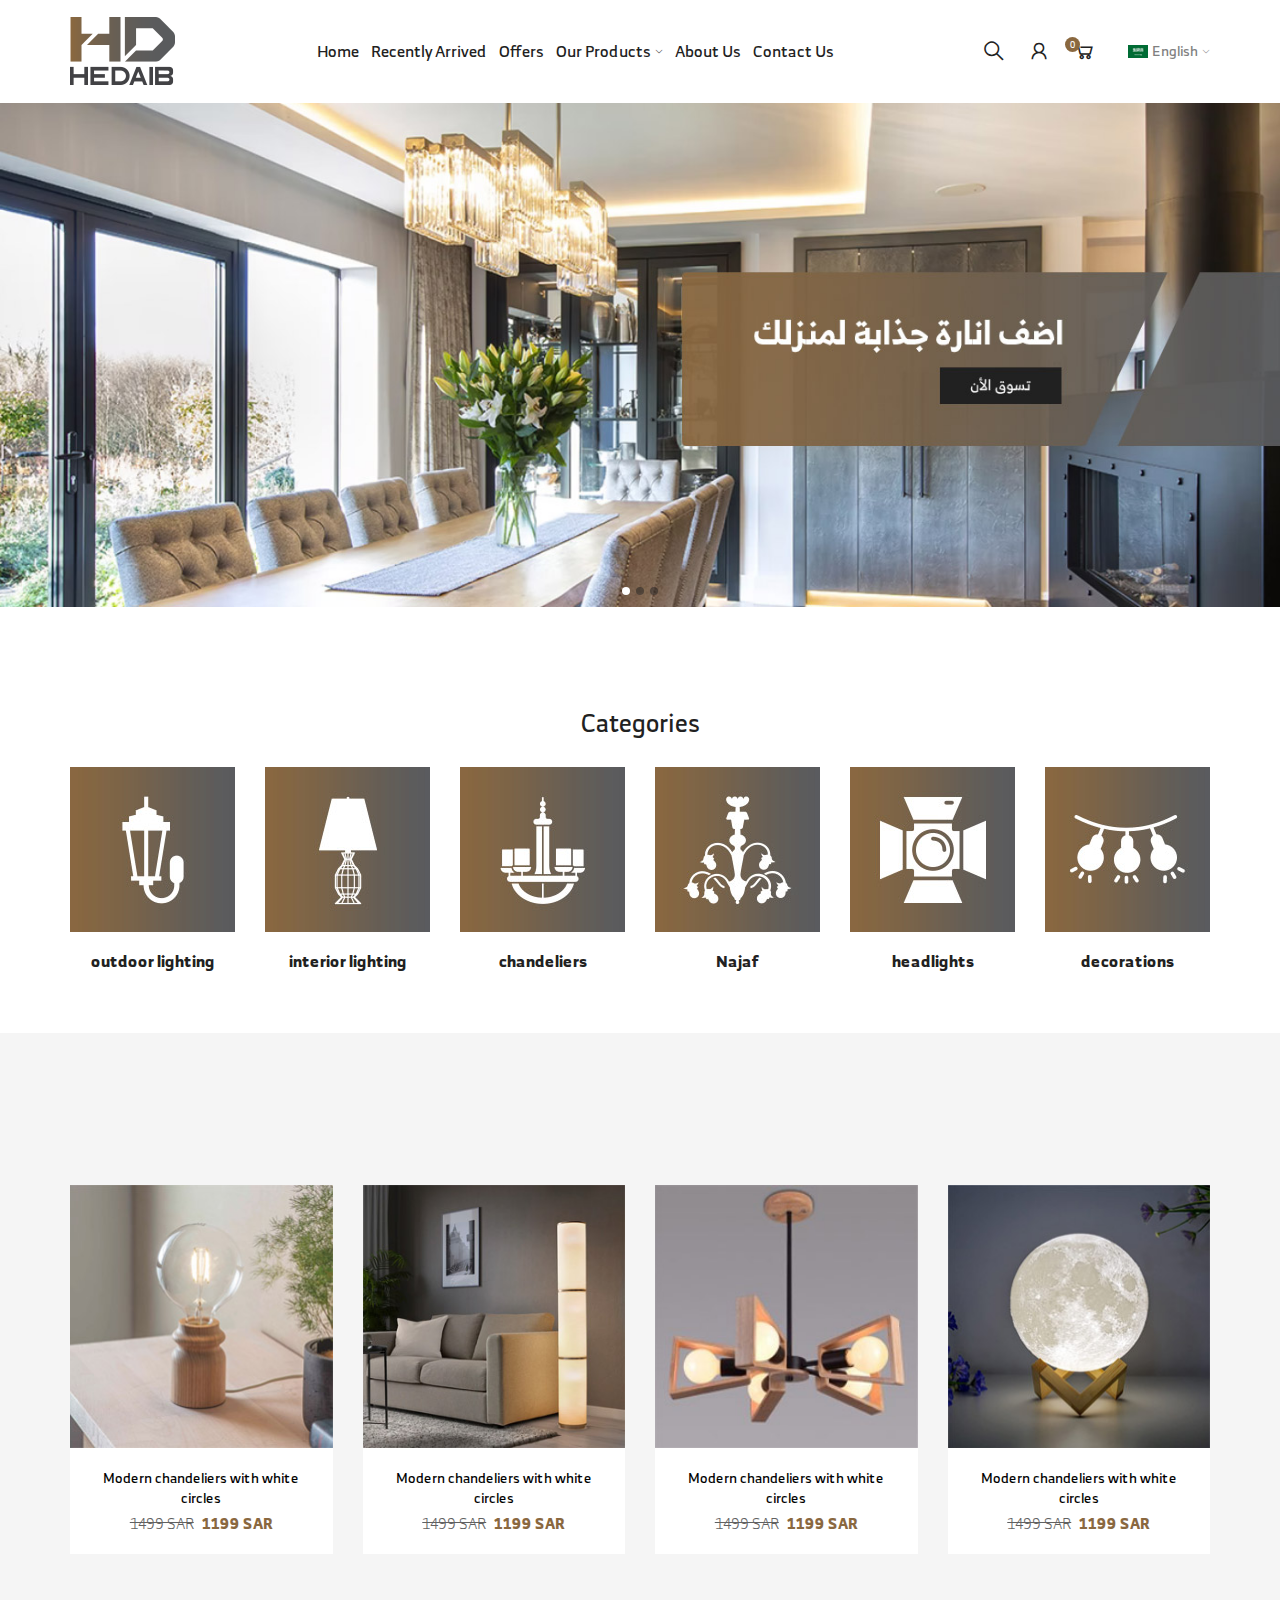
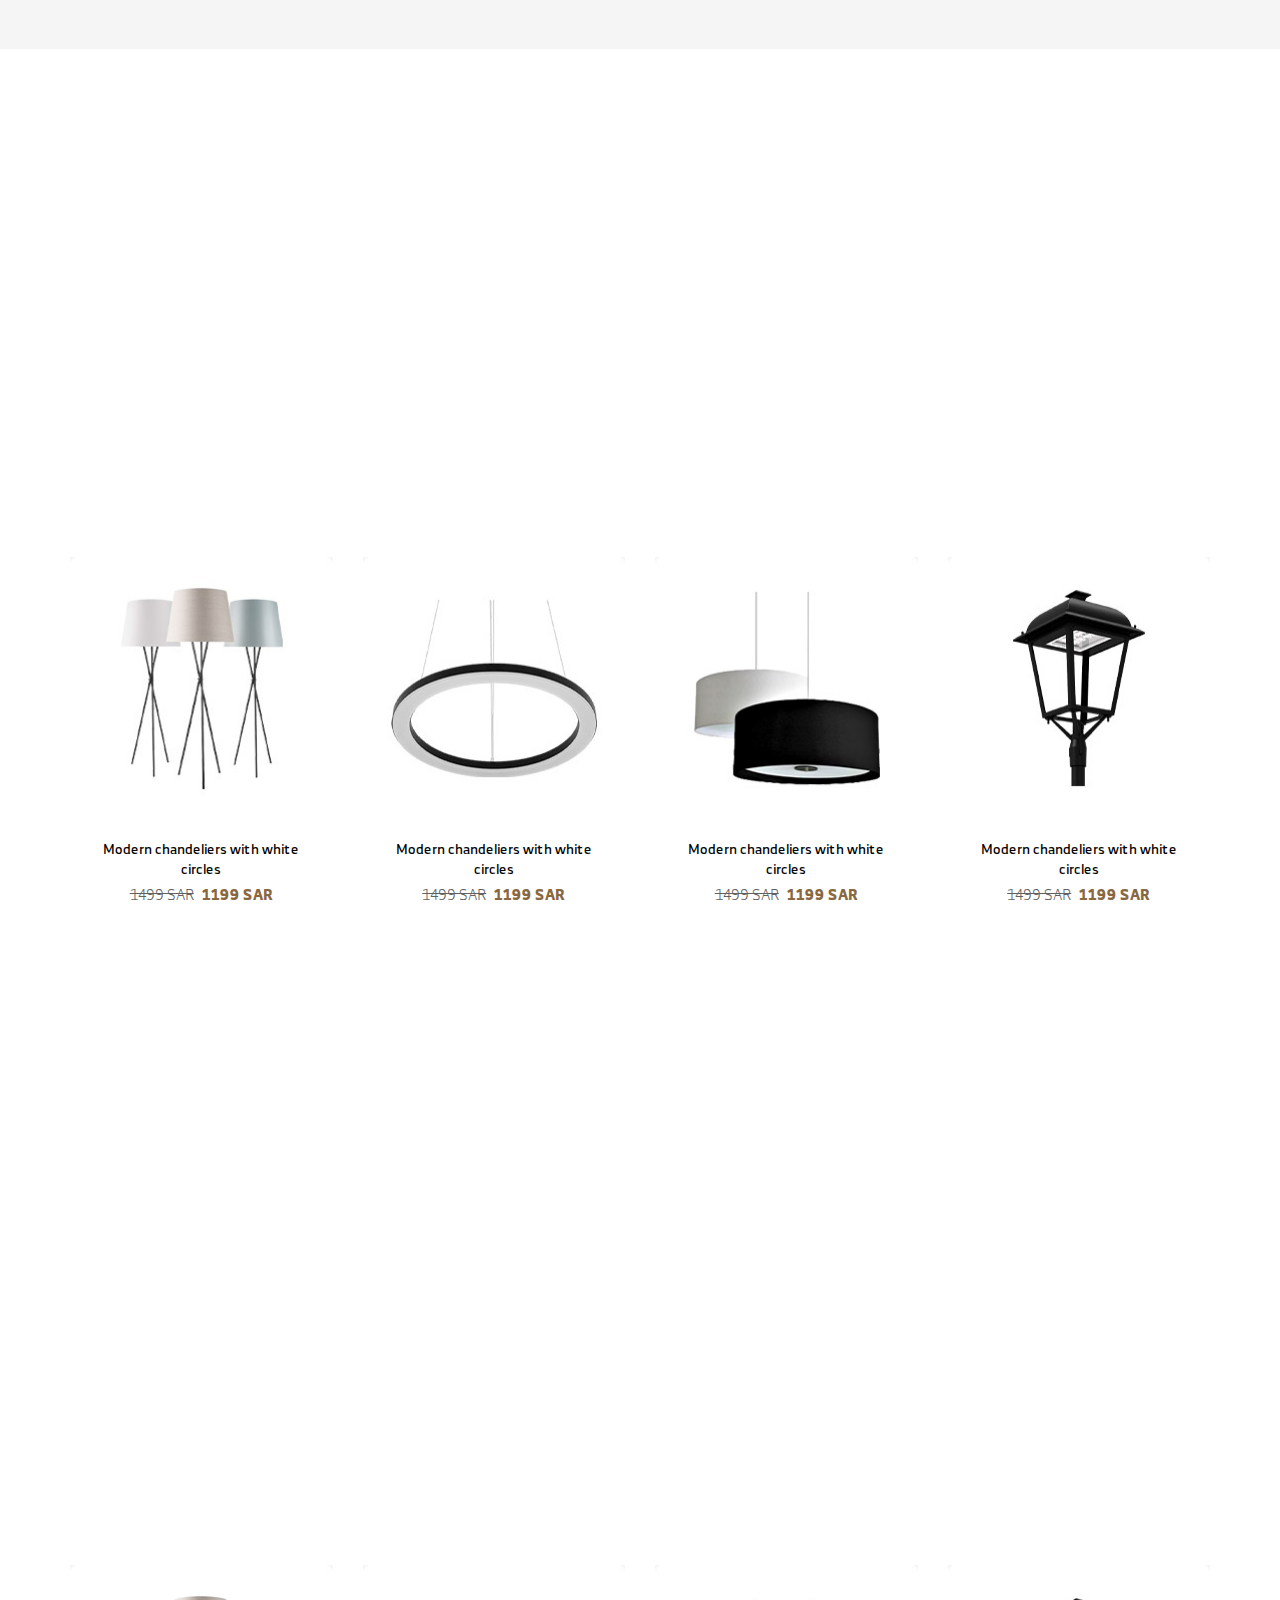
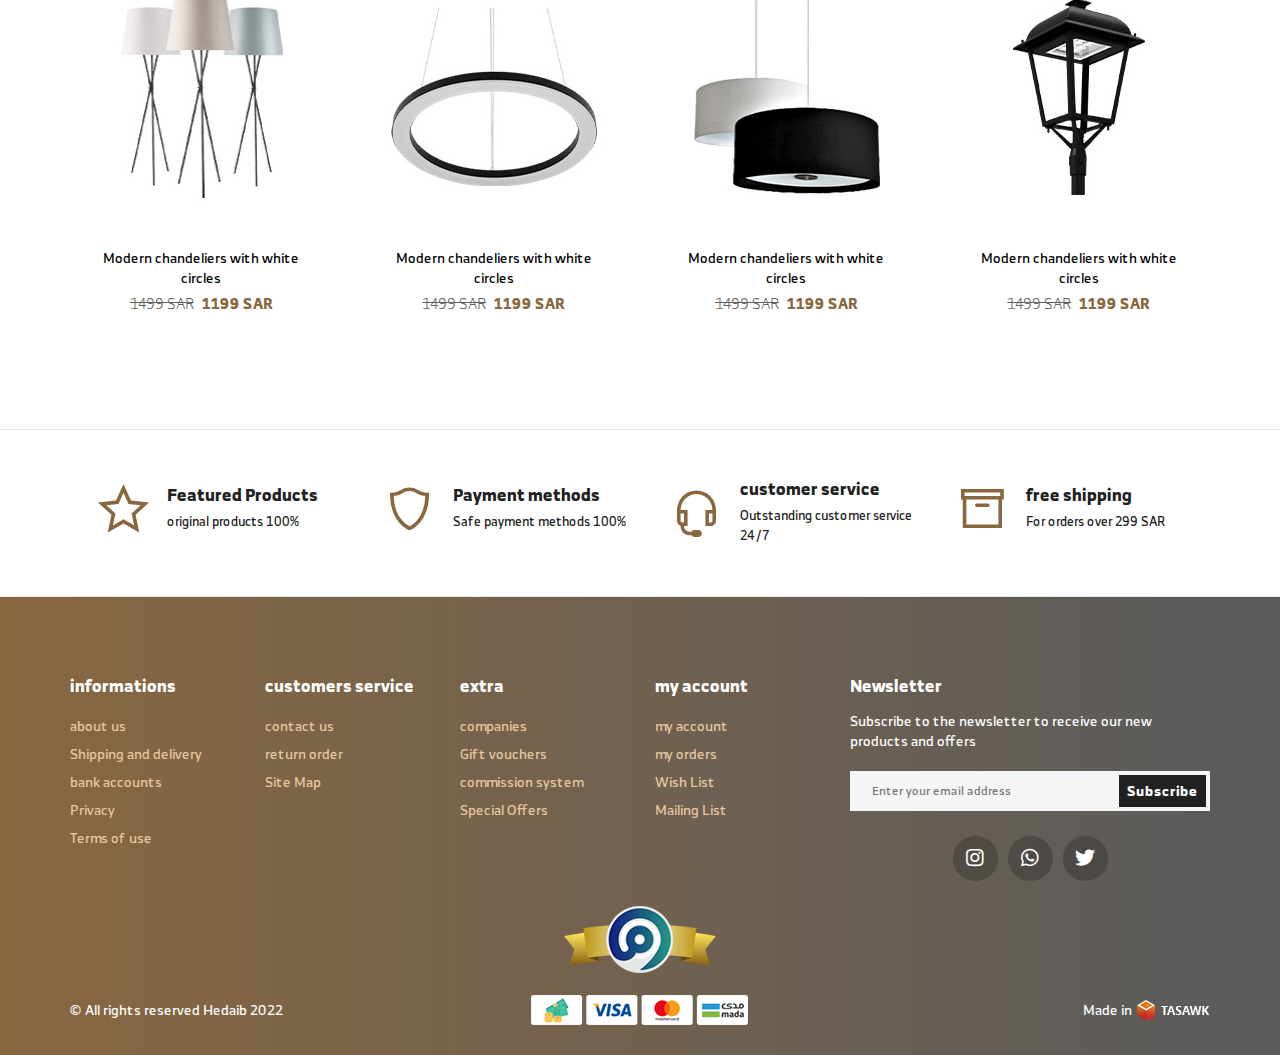
==== commit 433fbaf2: "modify css" ====
--- a/index-en.html
+++ b/index-en.html
@@ -18,8 +18,8 @@
   <body>
     <!-- header section -->
     <header>
-      <div class="top-header">
-        <div class="container">
+      <div class="top-header navbar-sticky">
+        <div class="container position-relative">
           <div class="nav-header">
             <figure class="img-logo">
               <a href="#"
@@ -58,200 +58,60 @@
                       <ul class="cats-div list-unstyled">
                           <li class="cat-li has-level-2">
                               <a href="#" class="cat-anchor fixall">
-                                outdoor lighting <i class="las la-plus"></i>
+                                outdoor lighting</i>
                               </a>
-                              <div class="sub-list">
-                                  <ul class="list-unstyled">
-                                      <li class="cat-li has-level-3">
-                                          <a class="cat-anchor fixall" href="#">
-                                            decorations
-                                          </a>
-                                      </li>
-                                      <li class="cat-li has-level-3">
-                                          <a class="cat-anchor fixall" href="#">
-                                            lighting accessories
-                                          </a>
-                                      </li>
-                                      <li class="cat-li has-level-3">
-                                          <a class="cat-anchor fixall" href="#">
-                                            Keys and sockets
-                                          </a>
-                                      </li>
-                                      <li class="cat-li has-level-3">
-                                          <a class="cat-anchor fixall" href="#">
-                                            wire
-                                          </a>
-                                      </li>
-                                      <li class="cat-li has-level-3">
-                                          <a class="cat-anchor fixall" href="#">
-                                            number and tools
-                                          </a>
-                                      </li>
-                                  </ul>
-                                  <div class="mega-img">
-                                    <a href="#">
-                                      <img src="images/mega-img/01.jpg" alt="mega-image" class="img-responsive">
-                                    </a>
-                                  </div>
-                              </div>
                           </li>
                           <li class="cat-li has-level-2">
                               <a href="#" class="cat-anchor fixall">
-                                interior lighting <i class="las la-plus"></i>
+                                interior lighting</i>
                               </a>
-                              <div class="sub-list">
-                                <ul class="list-unstyled">
-                                    <li class="cat-li has-level-3">
-                                        <a class="cat-anchor fixall" href="#">
-                                          decorations
-                                        </a>
-                                    </li>
-                                    <li class="cat-li has-level-3">
-                                        <a class="cat-anchor fixall" href="#">
-                                          lighting accessories
-                                        </a>
-                                    </li>
-                                    <li class="cat-li has-level-3">
-                                        <a class="cat-anchor fixall" href="#">
-                                          Keys and sockets
-                                        </a>
-                                    </li>
-                                    <li class="cat-li has-level-3">
-                                        <a class="cat-anchor fixall" href="#">
-                                          wire
-                                        </a>
-                                    </li>
-                                    <li class="cat-li has-level-3">
-                                        <a class="cat-anchor fixall" href="#">
-                                          number and tools
-                                        </a>
-                                    </li>
-                                </ul>
-                                <div class="mega-img">
-                                  <a href="#">
-                                    <img src="images/mega-img/01.jpg" alt="mega-image" class="img-responsive">
-                                  </a>
-                                </div>
-                              </div>
                           </li>
                           <li class="cat-li has-level-2">
                               <a href="#" class="cat-anchor fixall">
-                                chandeliers <i class="las la-plus"></i>
+                                chandeliers</i>
                               </a>
-                              <div class="sub-list">
-                                <ul class="list-unstyled">
-                                    <li class="cat-li has-level-3">
-                                        <a class="cat-anchor fixall" href="#">
-                                          decorations
-                                        </a>
-                                    </li>
-                                    <li class="cat-li has-level-3">
-                                        <a class="cat-anchor fixall" href="#">
-                                          lighting accessories
-                                        </a>
-                                    </li>
-                                    <li class="cat-li has-level-3">
-                                        <a class="cat-anchor fixall" href="#">
-                                          Keys and sockets
-                                        </a>
-                                    </li>
-                                    <li class="cat-li has-level-3">
-                                        <a class="cat-anchor fixall" href="#">
-                                          wire
-                                        </a>
-                                    </li>
-                                    <li class="cat-li has-level-3">
-                                        <a class="cat-anchor fixall" href="#">
-                                          number and tools
-                                        </a>
-                                    </li>
-                                </ul>
-                                <div class="mega-img">
-                                  <a href="#">
-                                    <img src="images/mega-img/01.jpg" alt="mega-image" class="img-responsive">
-                                  </a>
-                                </div>
-                              </div>
                           </li>
                           <li class="cat-li has-level-2">
                               <a href="#" class="cat-anchor fixall">
-                                Najaf <i class="las la-plus"></i>
+                                Najaf</i>
                               </a>
-                              <div class="sub-list">
-                                <ul class="list-unstyled">
-                                    <li class="cat-li has-level-3">
-                                        <a class="cat-anchor fixall" href="#">
-                                          decorations
-                                        </a>
-                                    </li>
-                                    <li class="cat-li has-level-3">
-                                        <a class="cat-anchor fixall" href="#">
-                                          lighting accessories
-                                        </a>
-                                    </li>
-                                    <li class="cat-li has-level-3">
-                                        <a class="cat-anchor fixall" href="#">
-                                          Keys and sockets
-                                        </a>
-                                    </li>
-                                    <li class="cat-li has-level-3">
-                                        <a class="cat-anchor fixall" href="#">
-                                          wire
-                                        </a>
-                                    </li>
-                                    <li class="cat-li has-level-3">
-                                        <a class="cat-anchor fixall" href="#">
-                                          number and tools
-                                        </a>
-                                    </li>
-                                </ul>
-                                <div class="mega-img">
-                                  <a href="#">
-                                    <img src="images/mega-img/01.jpg" alt="mega-image" class="img-responsive">
-                                  </a>
-                                </div>
-                              </div>
                           </li>
                           <li class="cat-li has-level-2">
                             <a href="#" class="cat-anchor fixall">
-                              headlights <i class="las la-plus"></i>
+                              headlights</i>
                             </a>
-                            <div class="sub-list">
-                              <ul class="list-unstyled">
-                                  <li class="cat-li has-level-3">
-                                      <a class="cat-anchor fixall" href="#">
-                                        decorations
-                                      </a>
-                                  </li>
-                                  <li class="cat-li has-level-3">
-                                      <a class="cat-anchor fixall" href="#">
-                                        lighting accessories
-                                      </a>
-                                  </li>
-                                  <li class="cat-li has-level-3">
-                                      <a class="cat-anchor fixall" href="#">
-                                        Keys and sockets
-                                      </a>
-                                  </li>
-                                  <li class="cat-li has-level-3">
-                                      <a class="cat-anchor fixall" href="#">
-                                        wire
-                                      </a>
-                                  </li>
-                                  <li class="cat-li has-level-3">
-                                      <a class="cat-anchor fixall" href="#">
-                                        number and tools
-                                      </a>
-                                  </li>
-                              </ul>
-                              <div class="mega-img">
-                                <a href="#">
-                                  <img src="images/mega-img/01.jpg" alt="mega-image" class="img-responsive">
-                                </a>
-                              </div>
-                            </div>
+                        </li>
+                        <li class="cat-li has-level-3">
+                            <a class="cat-anchor fixall" href="#">
+                              decorations
+                            </a>
+                        </li>
+                        <li class="cat-li has-level-3">
+                            <a class="cat-anchor fixall" href="#">
+                              lighting accessories
+                            </a>
+                        </li>
+                        <li class="cat-li has-level-3">
+                            <a class="cat-anchor fixall" href="#">
+                              Keys and sockets
+                            </a>
+                        </li>
+                        <li class="cat-li has-level-3">
+                            <a class="cat-anchor fixall" href="#">
+                              wire
+                            </a>
+                        </li>
+                        <li class="cat-li has-level-3">
+                            <a class="cat-anchor fixall" href="#">
+                              number and tools
+                            </a>
                         </li>
                       </ul>
+                      <div class="mega-img">
+                        <a href="#">
+                          <img src="images/mega-img/01.jpg" alt="mega-image" class="img-responsive">
+                        </a>
+                      </div>
                   </div>
                   <!-- slidedown-menu -->   
                 </li>
@@ -363,7 +223,7 @@
                   <div class="swiper-slidees">
                       <a href="#" class="image-sub">
                           <div class="image-box">
-                              <img src="images/category/01.png" alt="cat-img" class="img-responsive">
+                              <img src="images/category/01.jpg" alt="cat-img" class="img-responsive">
                           </div>
                           <span class="image-text">outdoor lighting</span>
                       </a>
@@ -371,7 +231,7 @@
                   <div class="swiper-slidees">
                       <a href="#" class="image-sub">
                           <div class="image-box">
-                              <img src="images/category/02.png" alt="cat-img" class="img-responsive">
+                              <img src="images/category/02.jpg" alt="cat-img" class="img-responsive">
                           </div>
                           <span class="image-text">interior lighting</span>
                       </a>
@@ -379,7 +239,7 @@
                   <div class="swiper-slidees">
                       <a href="#" class="image-sub">
                           <div class="image-box">
-                              <img src="images/category/03.png" alt="cat-img" class="img-responsive">
+                              <img src="images/category/03.jpg" alt="cat-img" class="img-responsive">
                           </div>
                           <span class="image-text">chandeliers</span>
                       </a>
@@ -387,7 +247,7 @@
                   <div class="swiper-slidees">
                       <a href="#" class="image-sub">
                           <div class="image-box">
-                              <img src="images/category/04.png" alt="cat-img" class="img-responsive">
+                              <img src="images/category/04.jpg" alt="cat-img" class="img-responsive">
                           </div>
                           <span class="image-text">Najaf</span>
                       </a>
@@ -395,7 +255,7 @@
                   <div class="swiper-slidees">
                       <a href="#" class="image-sub">
                           <div class="image-box">
-                              <img src="images/category/05.png" alt="cat-img" class="img-responsive">
+                              <img src="images/category/05.jpg" alt="cat-img" class="img-responsive">
                           </div>
                           <span class="image-text">headlights</span>
                       </a>
@@ -403,7 +263,7 @@
                   <div class="swiper-slidees">
                     <a href="#" class="image-sub">
                         <div class="image-box">
-                            <img src="images/category/06.png" alt="cat-img" class="img-responsive">
+                            <img src="images/category/06.jpg" alt="cat-img" class="img-responsive">
                         </div>
                         <span class="image-text">decorations</span>
                     </a>
--- a/css/style.css
+++ b/css/style.css
@@ -13,7 +13,12 @@
 .overflow {
   overflow: hidden;
 }
-
+html[dir="rtl"] .padding{
+  padding-right: 6px;
+}
+html[dir="ltr"] .padding{
+  padding-right: 6px;
+}
 /*style scroll bar*/
 /* width */
 ::-webkit-scrollbar {
@@ -42,6 +47,42 @@
   outline: none;
   border: none;
 }
+/*sticky nav*/
+.top-header {
+  /* position: absolute;
+  top: 0;
+  left: 0;
+  right: 0; */
+  padding-top: 0;
+  padding-bottom: 0;
+  z-index: 999;
+  -webkit-transition: 0.3s;
+  transition: 0.3s;
+}
+.top-header.navbar-sticky {
+  -webkit-transition: none;
+  transition: none;
+}
+.top-header.navbar-sticky-moved-up {
+  position: fixed;
+  top: 0;
+  left: 0;
+  right: 0;
+  margin-top: -170px;
+  background-color: #fff;
+}
+.top-header.navbar-sticky-transitioned {
+  -webkit-transition: 0.3s;
+  transition: 0.3s;
+}
+.top-header.navbar-sticky-on {
+  margin-top: 0;
+  -webkit-transition: 0.3s;
+  transition: 0.3s;
+  -webkit-box-shadow: rgb(0 0 0 / 10%) 0px 0px 20px;
+  box-shadow: rgb(0 0 0 / 10%) 0px 0px 20px;
+}
+/*sticky nav*/
 /*                          header section                     */
 
 /*                          dropdown                            */
@@ -116,8 +157,8 @@
   align-items: center;
   padding: 5px 0;
   cursor: pointer;
-  font-size: 16px;
-  color: var(--main-color);
+  font-size: 14px;
+  color: #808080;
   font-weight: 400;
   transition: all 0.3s ease-in-out;
 }
@@ -127,7 +168,7 @@
   font-family: "line Awesome Free";
   font-size: 8px;
   margin-inline-start: 4px;
-  font-weight: 700;
+  font-weight: 900;
 }
 .chevron-down:hover {
   color: var(--main-hover);
@@ -149,7 +190,7 @@
 .nav-header li .cat-anchor {
   padding: 25px 0;
   color: var(--main-color);
-  font-size: 15px;
+  font-size: 16px;
   font-weight: 400;
   text-transform: capitalize;
   transition: all 0.3s ease-in-out;
@@ -241,7 +282,7 @@
 html[dir="rtl"] .items-count {
   right: 0;
 }
-.header-icons .dropdown.cat-anchor{
+.header-icons .dropdown.cat-anchor {
   padding: 15px 0;
 }
 .show-icons {
@@ -322,7 +363,7 @@
 }
 
 .search-bar .search-input {
-  width: 345px;
+  width: 530px;
   height: 40px;
   background-color: rgb(242, 242, 242);
   padding: 0 20px;
@@ -482,7 +523,7 @@
 }
 
 @media (max-width: 991px) {
-  .main-slider{
+  .main-slider {
     margin-bottom: 40px;
   }
   .main-slider .swiper-pagination {
@@ -538,18 +579,18 @@
 }
 
 .image-row .image-sub {
-    color: var(--main-color);
-    text-decoration: none;
-    font-weight: 700;
-    font-size: 16px;
-    display: flex;
-    flex-direction: column;
-    width: 100%;
-    align-items: center;
-    text-align: center;
-    transition: all .3s ease-in-out;
-}
-.image-row .swiper-slidees{
+  color: var(--main-color);
+  text-decoration: none;
+  font-weight: 700;
+  font-size: 16px;
+  display: flex;
+  flex-direction: column;
+  width: 100%;
+  align-items: center;
+  text-align: center;
+  transition: all 0.3s ease-in-out;
+}
+.image-row .swiper-slidees {
   width: 100%;
   overflow: hidden;
 }
@@ -559,17 +600,13 @@
   position: relative;
   margin-bottom: 18px;
   width: 100%;
-  background-image: -moz-linear-gradient( 0deg, rgb(136,103,64) 0%, rgb(89,91,93) 100%);
-  background-image: -webkit-linear-gradient( 0deg, rgb(136,103,64) 0%, rgb(89,91,93) 100%);
-  background-image: -ms-linear-gradient( 0deg, rgb(136,103,64) 0%, rgb(89,91,93) 100%);
 }
 .image-row .image-box img {
   position: absolute;
-  top: 50%;
-  left: 50%;
-  transform: translate(-50%, -50%);
-  max-width: 100%;
-  max-height: 100%;
+  top: 0;
+  left: 0;
+  width: 100%;
+  height: 100%;
 }
 .image-row .image-text {
   font-size: 16px;
@@ -618,7 +655,7 @@
     font-size: 20px;
     margin-bottom: 20px;
   }
-  .image-row .image-text{
+  .image-row .image-text {
     font-size: 14px;
   }
   .image-row {
@@ -708,7 +745,7 @@
   text-align: center;
   padding: 95px 0;
 }
-.product-one{
+.product-one {
   background-color: #f5f5f5;
   margin-bottom: 100px;
 }
@@ -772,7 +809,7 @@
   opacity: 1;
   visibility: visible;
 }
-.product-btn{
+.product-btn {
   height: 40px;
   width: 40px;
   border: none;
@@ -782,7 +819,7 @@
   background-color: rgba(33, 33, 33, 0.8);
   transition: all 0.3s ease-in-out;
 }
-.product-btn:hover{
+.product-btn:hover {
   background-color: var(--main-hover);
 }
 .product .product-content {
@@ -831,8 +868,8 @@
 .product-slider .swiper-btn {
   position: absolute;
   z-index: 1;
-  top: 50%;
-  transform: translateY(-50%);
+  top: 117px;
+  /* transform: translateY(-50%); */
   width: 42px;
   height: 42px;
   background-color: transparent;
@@ -923,14 +960,14 @@
   .product-section {
     padding: 40px 0;
   }
-  .product-one{
+  .product-one {
     margin-bottom: 40px;
   }
   .product-content .price-box {
     display: flex;
     flex-direction: column-reverse;
   }
-  .product .product-name{
+  .product .product-name {
     font-size: 13px;
   }
   .product-section .product-head {
@@ -940,7 +977,7 @@
   .product .product-content {
     padding: 20px 8px 20px;
   }
-  .product-content .price-box .last-price{
+  .product-content .price-box .last-price {
     margin-inline-end: 0;
   }
 }
@@ -1069,10 +1106,10 @@
     display: -ms-flexbox;
     display: flex;
   }
-  .feature-section{
+  .feature-section {
     padding: 30px 0;
   }
-  .features-box .features-icon{
+  .features-box .features-icon {
     font-size: 48px;
   }
 }
@@ -1103,9 +1140,21 @@
 /*                                   footer                            */
 footer {
   padding-top: 80px;
-  background-image: -moz-linear-gradient( 0deg, rgb(136,103,64) 0%, rgb(89,91,93) 100%);
-  background-image: -webkit-linear-gradient( 0deg, rgb(136,103,64) 0%, rgb(89,91,93) 100%);
-  background-image: -ms-linear-gradient( 0deg, rgb(136,103,64) 0%, rgb(89,91,93) 100%);
+  background-image: -moz-linear-gradient(
+    0deg,
+    rgb(136, 103, 64) 0%,
+    rgb(89, 91, 93) 100%
+  );
+  background-image: -webkit-linear-gradient(
+    0deg,
+    rgb(136, 103, 64) 0%,
+    rgb(89, 91, 93) 100%
+  );
+  background-image: -ms-linear-gradient(
+    0deg,
+    rgb(136, 103, 64) 0%,
+    rgb(89, 91, 93) 100%
+  );
 }
 .first-footer {
   margin-bottom: 25px;
@@ -1176,7 +1225,7 @@
   right: 4px;
   top: 50%;
   transform: translateY(-50%);
-  color:#fff;
+  color: #fff;
   font-weight: 700;
   border: none;
   border-radius: 0px;
@@ -1316,13 +1365,13 @@
   font-size: 14px;
   transition: all 0.5s ease-out;
 }
-html[dir="rtl"] .footer-accordion:after{
+html[dir="rtl"] .footer-accordion:after {
   content: "";
 }
 .footer-accordion.active:after {
   transform: rotate(90deg);
 }
-html[dir="rtl"] .footer-accordion.active:after{
+html[dir="rtl"] .footer-accordion.active:after {
   transform: rotate(-90deg);
 }
 /*                             footer accordion                 */
@@ -1350,7 +1399,7 @@
   .nav-header {
     padding: 10px 0;
   }
-  .header-icons .search{
+  .header-icons .search {
     display: none;
   }
   .top-header .img-logo img {
@@ -1363,17 +1412,6 @@
     display: none;
     transition: none;
   }
-  /* .show-icons,
-  .header-icons .add-to {
-    justify-content: end;
-    font-size: 18px;
-  } */
-  /* .header-icons .add-to .dropdown-content {
-    left: 67%;
-  }
-  html[dir="rtl"] .add-to .dropdown-content {
-    left: 33%;
-  } */
   .navgition {
     display: block;
     position: fixed;
@@ -1407,7 +1445,7 @@
     width: 100%;
     align-items: center;
     justify-content: space-between;
-    padding: 24px 20px;
+    padding: 17px 15px;
   }
   .nav-title {
     font-size: 17px;
@@ -1472,32 +1510,17 @@
   .dropdown-content a:last-of-type {
     padding-bottom: 0;
   }
-  /* .chevron-down {
-    color: var(--main-color);
-    font-size: 15px;
-    padding: 0;
-  } */
   html[dir="rtl"] .big-menu .dropdown-content {
     text-align: right;
   }
-  /* .big-menu .lang-section {
-    display: block;
-    color: var(--main-color);
-    font-size: 16px;
-    font-weight: 400;
-    transition: all 0.3s ease-in-out;
-  }
-  .big-menu .lang-section:hover {
-    color: var(--main-hover);
-  } */
   .dropdown {
     /*to make flex work*/
     display: block;
   }
-  .lang-section .dropdown-content{
+  .lang-section .dropdown-content {
     left: 70%;
   }
-  html[dir="ltr"] .lang-section .dropdown-content{
+  html[dir="ltr"] .lang-section .dropdown-content {
     left: 30%;
   }
   .big-menu .lang-section img {
@@ -1526,16 +1549,16 @@
   .top-header .hide-txt:hover {
     color: var(--main-hover);
   }
-  .search-box{
+  .search-box {
     position: static;
     margin-bottom: 10px;
     width: 100%;
     z-index: 1;
   }
-  .search-bar .search-input{
+  .search-bar .search-input {
     width: 100%;
   }
-  .search-box .search-bar{
+  .search-box .search-bar {
     margin: 0;
   }
   /*       header                    */
@@ -1549,7 +1572,7 @@
   .features-box .features-h {
     font-size: 15px;
   }
-  .features-box .features-span{
+  .features-box .features-span {
     font-size: 13px;
   }
   .features-box .features-icon {
@@ -1564,10 +1587,10 @@
   }
   /*                             feature section                          */
   /*                             footer                          */
-  footer{
+  footer {
     padding-top: 45px;
   }
-  .foot-header{
+  .foot-header {
     font-size: 16px;
   }
   .news-letter form {
@@ -1582,7 +1605,7 @@
   /* .footer-list {
     margin-bottom: 15px;
   } */
-  .social{
+  .social {
     margin-top: 40px;
   }
   .pay-flex {
@@ -1658,38 +1681,37 @@
   z-index: -1;
   opacity: 0;
   visibility: hidden;
-  min-width: 260px;
+  min-width: 1170px;
+  height: 275px;
   background-color: #fff;
   color: var(--sec-color);
+  display: flex;
+  justify-content: space-between;
   text-align: center;
-  box-shadow: 0 -5px 5px -5px rgba(0, 0, 0, 0.1),
-    -5px 0 5px -5px rgba(0, 0, 0, 0.1);
   border: none;
-  border-top-left-radius: 5px;
-  border-bottom-left-radius: 5px;
+  padding: 20px;
   transition: all 0.3s ease-in-out;
 }
 
 .cats-dispaly {
-  border-top-left-radius: 0;
-  border-bottom-left-radius: 0;
-  box-shadow: 10px -5px 15px -7px rgba(0, 0, 0, 0.1);
-  -webkit-box-shadow: 10px -5px 15px -7px rgba(0, 0, 0, 0.1);
-  -moz-box-shadow: 10px -5px 15px -7px rgba(0, 0, 0, 0.1);
-  border-top-right-radius: 5px;
-  border-bottom-right-radius: 5px;
-}
-html[dir="rtl"] .cats-dispaly{
-  right: -100px;
-  transform: translateX(140%);
-}
-html[dir="ltr"] .cats-dispaly{
-  left: -100px;
-  transform: translateX(-140%);
+  box-shadow: 0px 0px 15px 0px rgba(0, 0, 0, 0.1);
+  -webkit-box-shadow: 0px 0px 15px 0px rgba(0, 0, 0, 0.1);
+  -moz-box-shadow: 0px 0px 15px 0px rgba(0, 0, 0, 0.1);
+}
+html[dir="rtl"] .cats-dispaly {
+  right: 50%;
+  transform: translateX(50%);
+}
+html[dir="ltr"] .cats-dispaly {
+  left: 50%;
+  transform: translateX(-50%);
 }
 .cats-div {
-  height: max-content;
-  padding: 35px 20px 50px 25px;
+  padding: 20px 25px;
+  display: flex;
+  flex-wrap: wrap;
+  flex-direction: column;
+  width: 60%;
 }
 
 .cats-dispaly .cat-li,
@@ -1714,109 +1736,38 @@
 .cat-li:hover > .cat-anchor {
   color: var(--main-hover);
 }
-.has-level-2 > .cat-anchor > i {
-  /* margin-inline-start: auto; */
-  font-size: 10px;
-}
-
-html[dir="rtl"] .sub-list {
-  left: auto;
-  right: 99%;
-  box-shadow: -10px -5px 15px -7px rgba(0, 0, 0, 0.1);
-  -webkit-box-shadow: -10px -5px 15px -7px rgba(0, 0, 0, 0.1);
-  -moz-box-shadow: -10px -5px 15px -7px rgba(0, 0, 0, 0.1);
-  border-top-right-radius: 0;
-  border-bottom-right-radius: 0;
-  border-top-left-radius: 5px;
-  border-bottom-left-radius: 5px;
-}
-.sub-list {
-  position: absolute;
-  top: 0;
-  left: 99.9%;
-  /* width: 100%; */
-  min-width: 800px;
-  /* overflow: hidden; */
-  min-height: 100%;
-  background-color: #fff;
-  opacity: 0;
-  visibility: hidden;
-  transition: 0.3s;
-  padding: 20px 35px 0 20px;
-  border-top-right-radius: 5px;
-  border-bottom-right-radius: 5px;
-  box-shadow: 10px -5px 15px -7px rgba(0, 0, 0, 0.1);
-  -webkit-box-shadow: 10px -5px 15px -7px rgba(0, 0, 0, 0.1);
-  -moz-box-shadow: 10px -5px 15px -7px rgba(0, 0, 0, 0.1);
-  display: flex;
-  justify-content: space-between;
-}
-.sub-list ul{
-  padding-top: 15px;
-}
-.has-level-2:hover > .sub-list {
-  opacity: 1;
-  visibility: visible;
-}
-.has-level-2:first-of-type .sub-list:first-of-type {
-  opacity: 1;
-  visibility: visible;
-}
-.cats-dispaly .mega-img a{
+
+.cats-dispaly .mega-img a {
   padding: 0;
 }
-.sub-list-3 img {
-  max-width: 340px;
-}
-.has-level-3 > .cat-anchor > i {
-  /* margin-left: auto; */
-  font-size: 10px;
-}
-html[dir="rtl"] .has-level-3 > .cat-anchor > i,
-html[dir="rtl"] .has-level-2 > .cat-anchor > i {
-  transform: scaleX(-1);
-}
-@media (min-width: 992px) {
-  .has-level-2 > .cat-anchor > i::before {
-    content: "";
-    display: none;
-  }
+.cats-dispaly img {
+  max-width: 450px;
 }
 @media (min-width: 992px) and (max-width: 1199px) {
-  .cats-dispaly{
-    min-width: unset;
-  }
-  .sub-list{
-    min-width: 600px;
+  .cats-dispaly {
+    min-width: 850px;
   }
 }
 @media (max-width: 991px) {
   .cats-div {
     padding: 0;
-  }
-  .cats-dispaly,
-  .sub-list{
+    width: unset;
+
+  }
+  .cats-dispaly{
     min-width: unset;
     z-index: 99;
+    padding: 0;
+    height: unset;
+    justify-content: flex-start;
   }
   .cats-dispaly .cat-li a {
     line-height: 36px;
   }
-  .sub-list ul{
-    padding-top: 0;
-  }
-  .sub-list .cat-li a {
-    line-height: 34px;
-  }
-  .sub-list {
-    padding: 0;
-  }
   .mega-img {
     display: none;
   }
-  .cats-dispaly,
-  .sub-list,
-  .has-level-2:hover > .sub-list {
+  .cats-dispaly {
     position: static;
     display: none;
     opacity: 1;
@@ -1824,8 +1775,7 @@
     transition: none;
     box-shadow: none;
   }
-  html[dir="rtl"] .cats-dispaly,
-  html[dir="rtl"] .sub-list{
+  html[dir="rtl"] .cats-dispaly {
     box-shadow: none;
   }
   .cats-dispaly {
@@ -1845,21 +1795,14 @@
     transform: translateX(0);
   }
   .nav-header .chevron-down::after {
-    content: "\e874";
-    font-family: "Linearicons-Free";
+    content: "";
+    font-family: "line Awesome Free";
     font-size: 8px;
     margin-left: 4px;
-    font-weight: bold;
+    font-weight: 900;
   }
   html[dir="rtl"] .nav-header .chevron-down::after {
     margin-left: 0;
     margin-right: 4px;
   }
-  /* .cat-li>.cat-anchor.active>i::before {
-      content: "";
-  } */
-}
-.has-level-3:hover > .sub-list-3 {
-  opacity: 1;
-  visibility: visible;
-}
+}
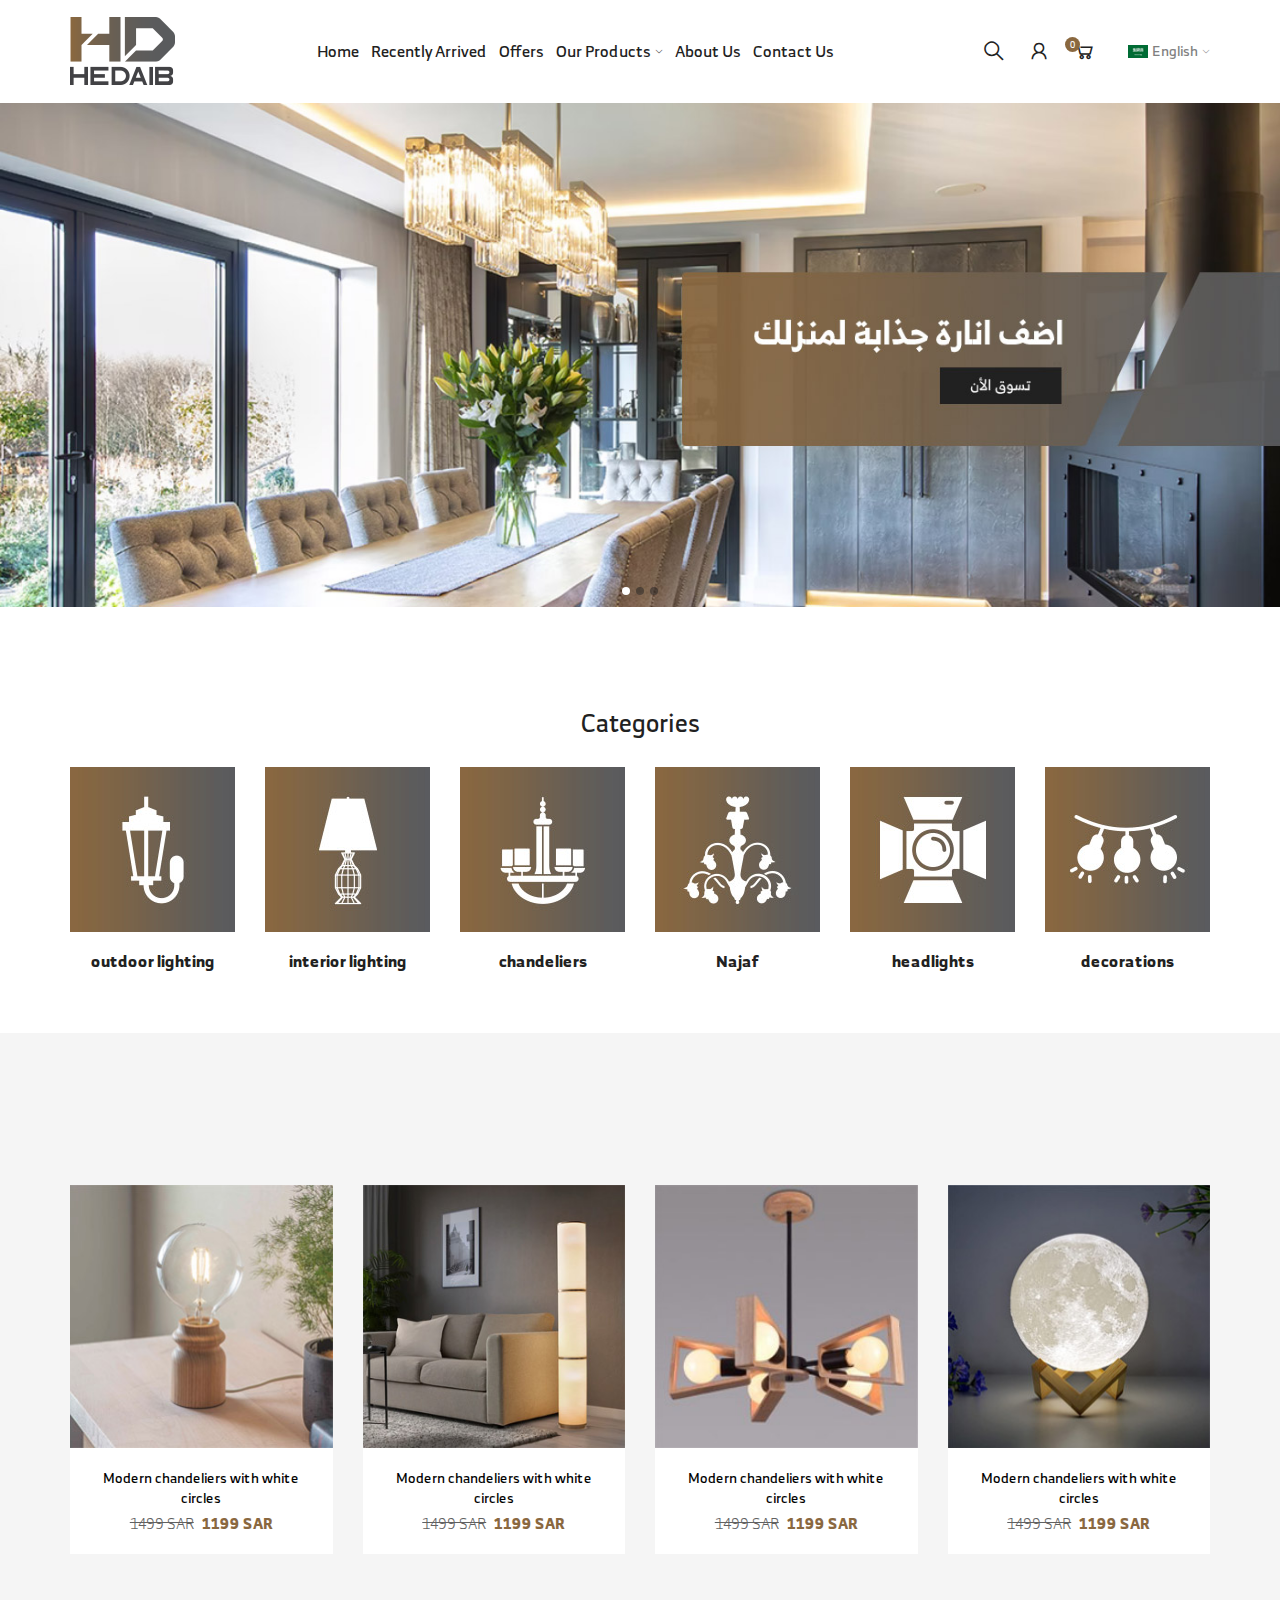
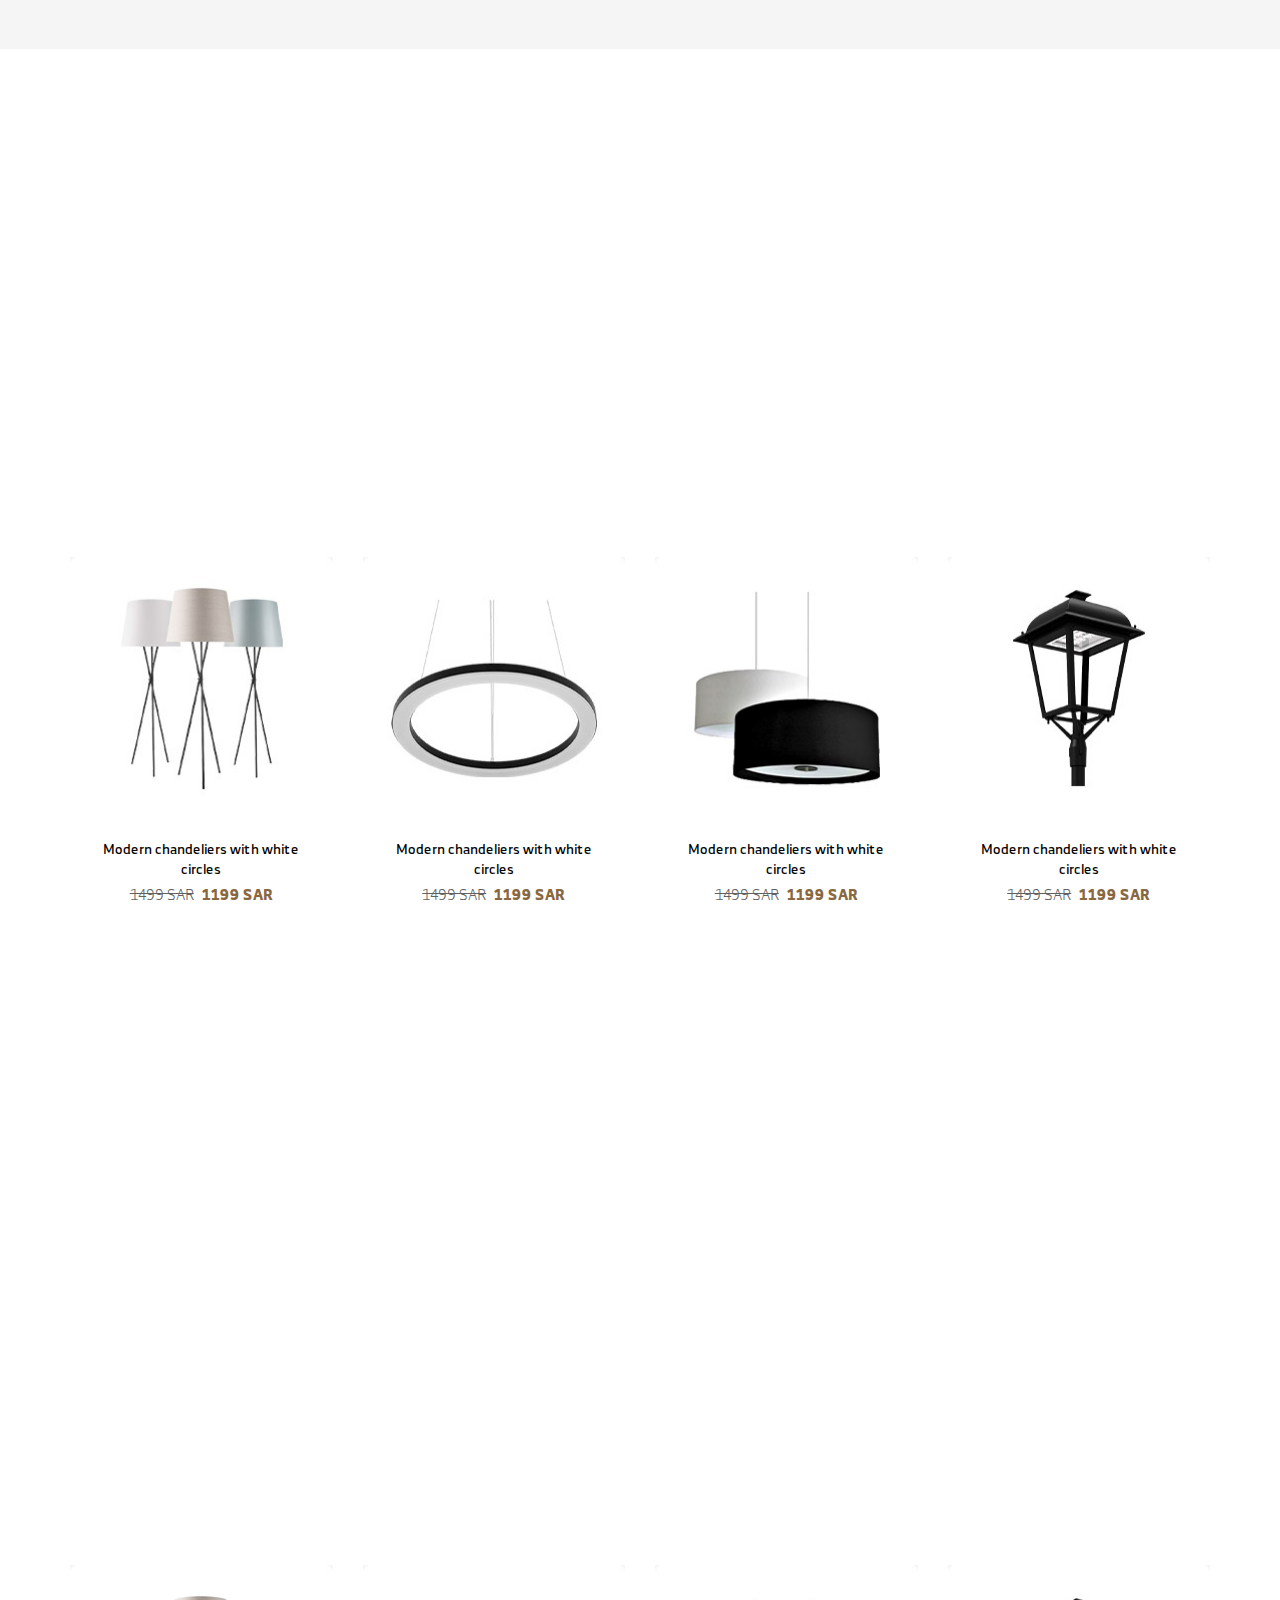
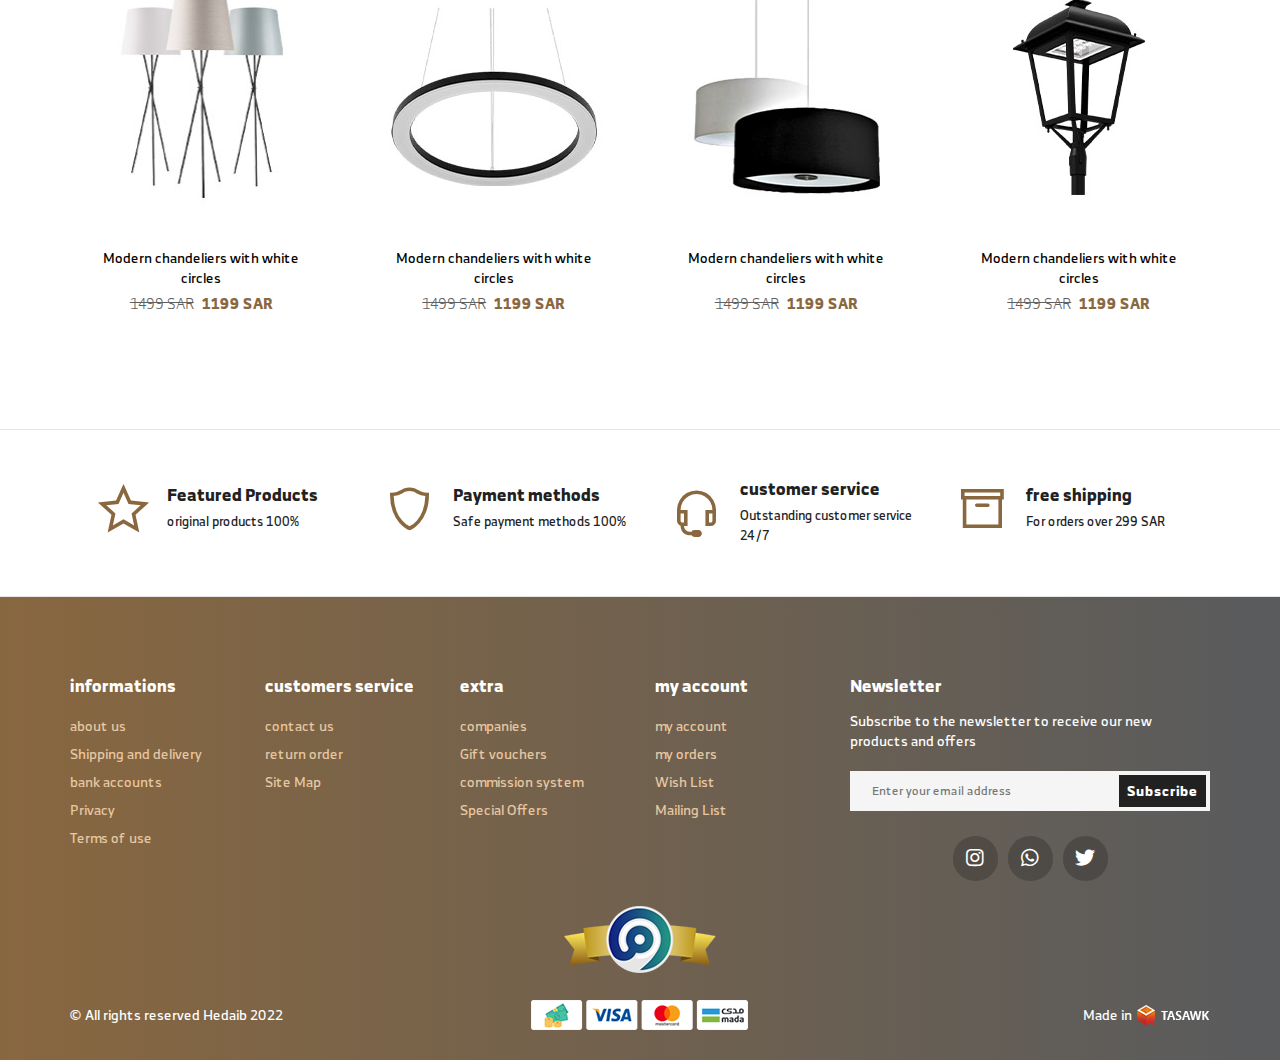
==== commit e148b480: "modify css" ====
--- a/index-en.html
+++ b/index-en.html
@@ -878,9 +878,11 @@
           </div>
         </div>
       </div>
-      <a href="#" class="cr-img">
-        <img src="images/imageCr.png" alt="cr-img" class="img-responsive" />
-      </a>
+      <div class="cr-cont">
+        <a href="#" class="cr-img">
+          <img src="images/imageCr.png" alt="cr-img" class="img-responsive" />
+        </a>
+      </div>
       <div class="pay-footer">
         <div class="container">
           <div class="pay-flex">
--- a/css/style.css
+++ b/css/style.css
@@ -1271,9 +1271,11 @@
   background-color: #fff;
   color: var(--main-hover);
 }
+.cr-cont{
+  text-align: center;
+}
 .cr-img {
-  display: flex;
-  justify-content: center;
+  display: inline-block;
   margin-bottom: 22px;
 }
 .pay-footer {
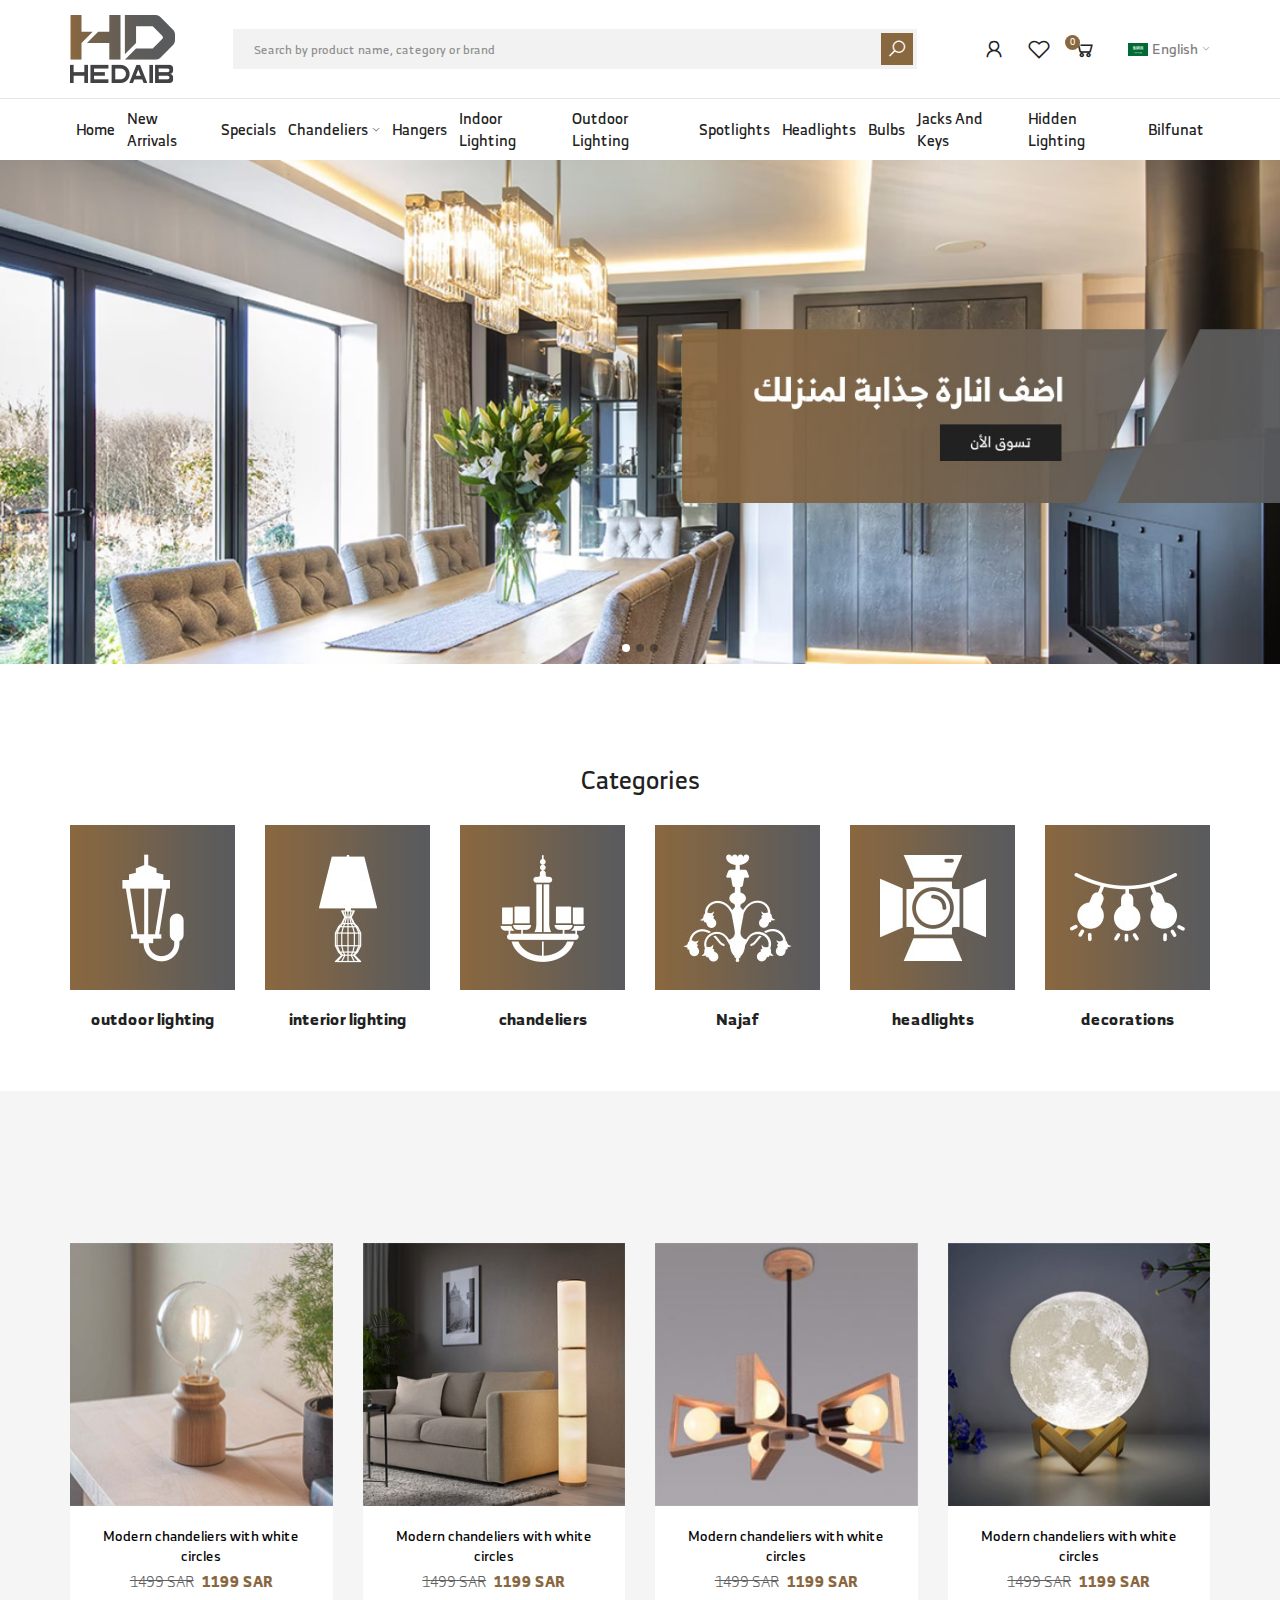
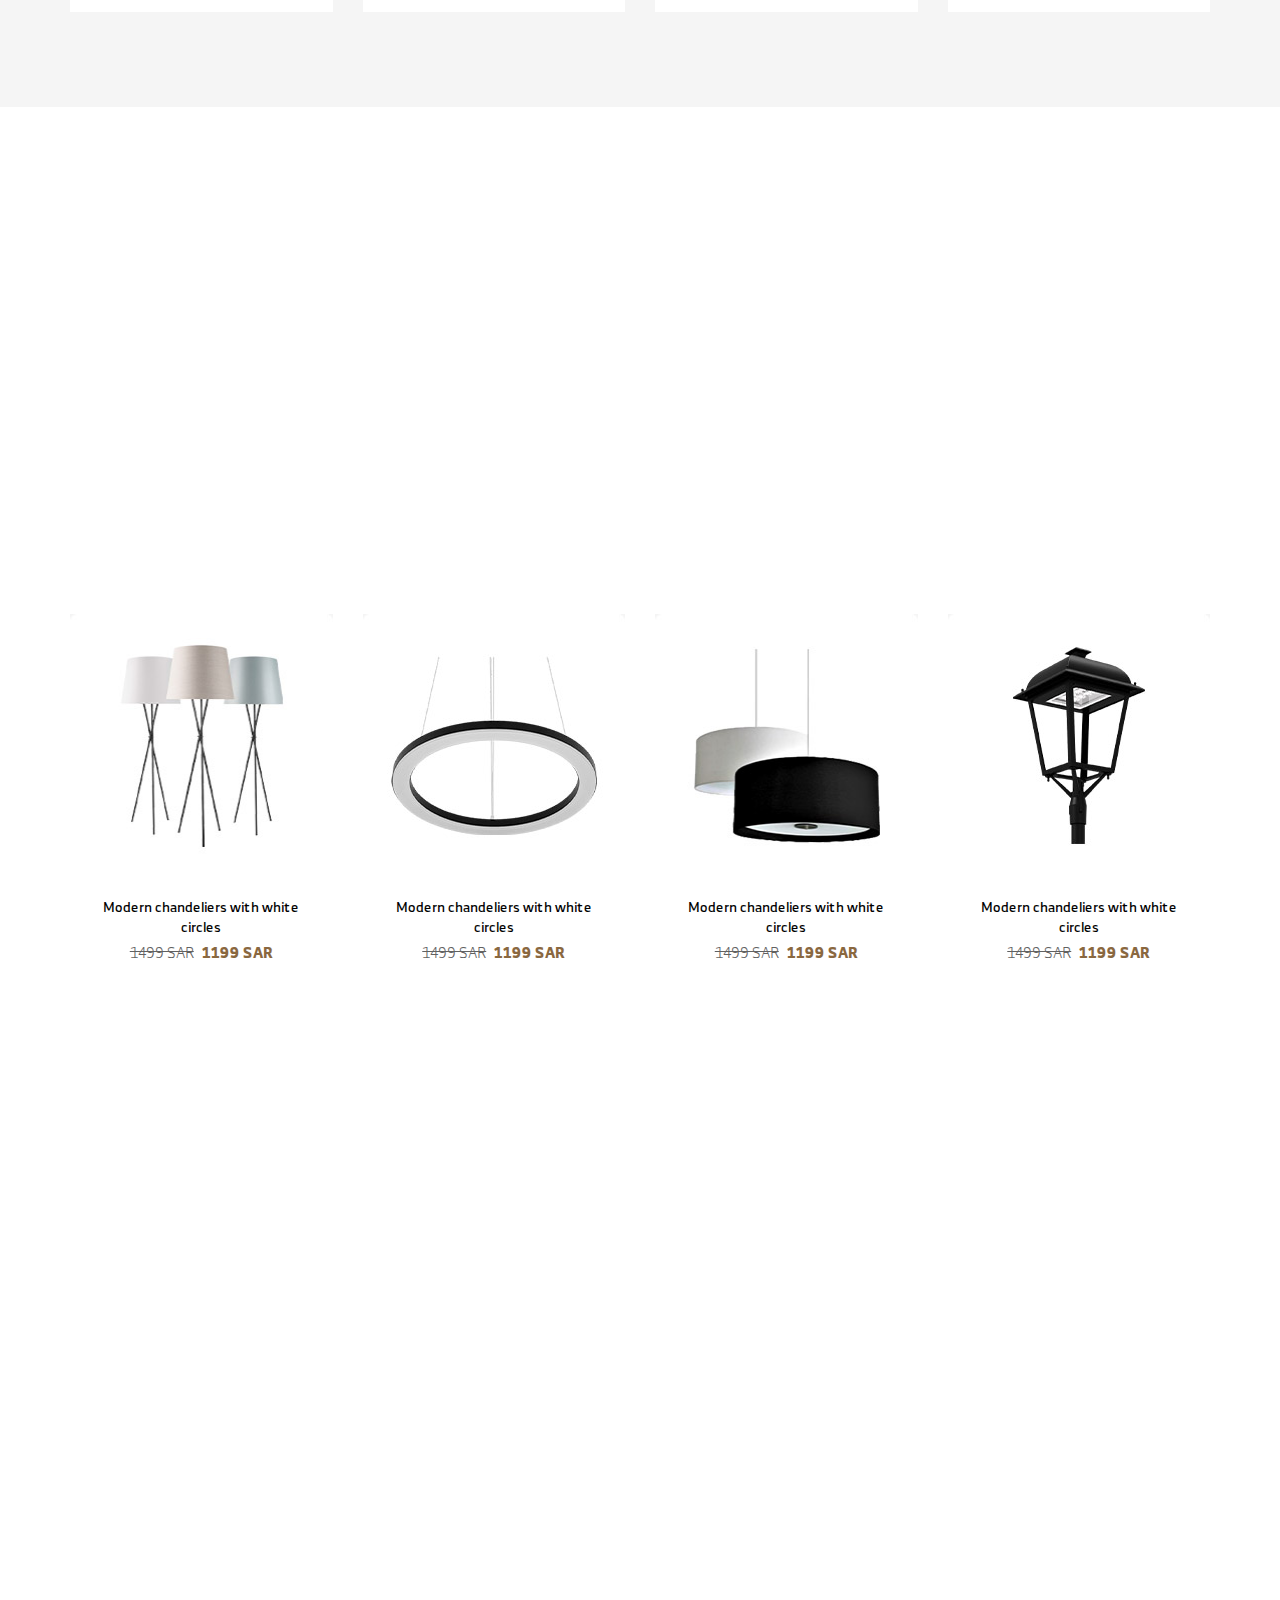
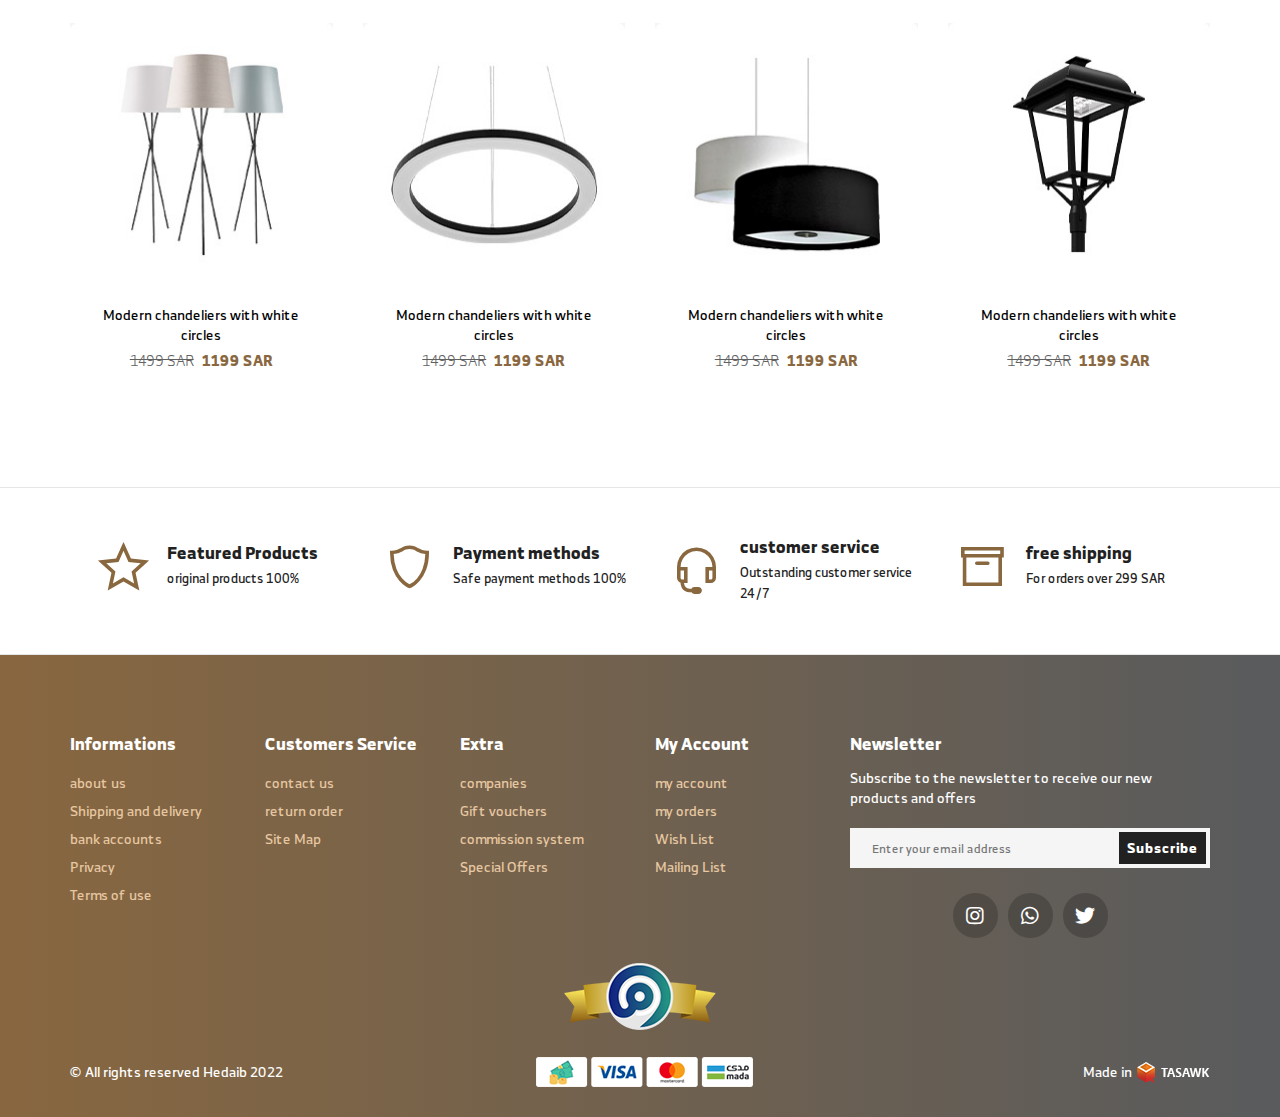
==== commit 46d1bdbb: "modify header" ====
--- a/index-en.html
+++ b/index-en.html
@@ -26,102 +26,15 @@
                 ><img src="images/logo.png" class="img-responsive"
               /></a>
             </figure>
-            <div class="navgition">
-              <div class="nav-head">
-                <figure class="img-logo">
-                  <a href="#"
-                    ><img src="images/logo.png" class="img-responsive"
-                  /></a>
-                </figure>
-                <a class="fixall close-btn">
-                  <i class="fas fa-times"></i>
-                </a>
-              </div>
-              <ul class="big-menu list-unstyled">
-                <li class="cat-li">
-                  <a class="cat-anchor fixall" href="#"> home </a>
-                </li>
-                <li class="cat-li">
-                  <a class="cat-anchor fixall" href="#"> recently arrived </a>
-                </li>
-                <li class="cat-li">
-                  <a class="cat-anchor fixall" href="#"> Offers </a>
-                </li>
-                <li class="cat-li mega-menu">
-                  <div class="btn-div">
-                      <span class="menu-name cat-anchor add-chevron">
-                        our products
-                      </span>
-                  </div>
-                  <!-- slidedown-menu -->
-                  <div class="cats-dispaly">
-                      <ul class="cats-div list-unstyled">
-                          <li class="cat-li has-level-2">
-                              <a href="#" class="cat-anchor fixall">
-                                outdoor lighting</i>
-                              </a>
-                          </li>
-                          <li class="cat-li has-level-2">
-                              <a href="#" class="cat-anchor fixall">
-                                interior lighting</i>
-                              </a>
-                          </li>
-                          <li class="cat-li has-level-2">
-                              <a href="#" class="cat-anchor fixall">
-                                chandeliers</i>
-                              </a>
-                          </li>
-                          <li class="cat-li has-level-2">
-                              <a href="#" class="cat-anchor fixall">
-                                Najaf</i>
-                              </a>
-                          </li>
-                          <li class="cat-li has-level-2">
-                            <a href="#" class="cat-anchor fixall">
-                              headlights</i>
-                            </a>
-                        </li>
-                        <li class="cat-li has-level-3">
-                            <a class="cat-anchor fixall" href="#">
-                              decorations
-                            </a>
-                        </li>
-                        <li class="cat-li has-level-3">
-                            <a class="cat-anchor fixall" href="#">
-                              lighting accessories
-                            </a>
-                        </li>
-                        <li class="cat-li has-level-3">
-                            <a class="cat-anchor fixall" href="#">
-                              Keys and sockets
-                            </a>
-                        </li>
-                        <li class="cat-li has-level-3">
-                            <a class="cat-anchor fixall" href="#">
-                              wire
-                            </a>
-                        </li>
-                        <li class="cat-li has-level-3">
-                            <a class="cat-anchor fixall" href="#">
-                              number and tools
-                            </a>
-                        </li>
-                      </ul>
-                      <div class="mega-img">
-                        <a href="#">
-                          <img src="images/mega-img/01.jpg" alt="mega-image" class="img-responsive">
-                        </a>
-                      </div>
-                  </div>
-                  <!-- slidedown-menu -->   
-                </li>
-                <li class="cat-li">
-                  <a class="cat-anchor fixall" href="#"> about us </a>
-                </li>
-                <li class="cat-li">
-                  <a class="cat-anchor fixall" href="#"> contact us </a>
-                </li>
-              </ul>
+            <div class="search-rool">
+              <div class="search-box">
+                <div class="search-bar">
+                  <input type="text" class="search-input" placeholder="Search by product name, category or brand">
+                  <button class="click-search">
+                    <i class="las la-search"></i>
+                  </button>
+                </div>
+              </div>
             </div>
             <div class="header-icons">
               <div class="show-icons">
@@ -129,10 +42,6 @@
                   <i class="las la-bars"></i>
                 </a>
               </div>
-              <div class="search">
-                <span class="search-icon open-search"></span>
-              </div>
-              
               <div class="dropdown cat-anchor">
                 <div class="add-to">
                   <i class="las la-user"></i>
@@ -142,6 +51,9 @@
                   </div>
                 </div>
               </div>
+              <a role="button" type="button" title="" class="add-to favorite-icon">
+                <i class="lar la-heart"></i>
+              </a>
               <a role="button" type="button" title="" class="add-to">
                 <i class="las la-shopping-cart"></i>
                 <span class="items-count">0</span>
@@ -160,17 +72,95 @@
               </div>
             </div>
           </div>
-          <div class="search-rool">
-            <div class="search-box">
-              <div class="search-bar">
-                <input type="text" class="search-input" placeholder="Search by product or brand name">
-                <button class="click-search">
-                  <i class="las la-search"></i>
-                </button>
-              </div>
-            </div>
-          </div>
-        </div>
+          
+        </div>
+        <nav>
+          <div class="container">
+           <div class="navgition">
+             <div class="nav-head">
+               <figure class="img-logo">
+                 <a href="#"
+                   ><img src="images/logo.png" class="img-responsive"
+                 /></a>
+               </figure>
+               <a class="fixall close-btn">
+                 <i class="fas fa-times"></i>
+               </a>
+             </div>
+             <ul class="big-menu list-unstyled">
+               <li class="cat-li">
+                 <a class="cat-anchor fixall" href="#"> home </a>
+               </li>
+               <li class="cat-li">
+                 <a class="cat-anchor fixall" href="#"> new arrivals </a>
+               </li>
+               <li class="cat-li">
+                 <a class="cat-anchor fixall" href="#"> Specials </a>
+               </li>
+               <li class="cat-li mega-menu">
+                 <div class="btn-div">
+                     <a href="#" class="menu-name cat-anchor add-chevron">
+                      chandeliers
+                     </a>
+                 </div>
+                 <!-- slidedown-menu -->
+                 <div class="cats-dispaly">
+                     <ul class="cats-div list-unstyled">
+                         <li class="cat-li has-level-2">
+                             <a href="#" class="cat-anchor fixall">
+                              modern chandeliers
+                             </a>
+                         </li>
+                         <li class="cat-li has-level-2">
+                           <a href="#" class="cat-anchor fixall">
+                            classic chandeliers
+                           </a>
+                         </li>
+                         <li class="cat-li has-level-2">
+                           <a href="#" class="cat-anchor fixall">
+                            neoclassic chandeliers
+                           </a>
+                         </li>
+                         <li class="cat-li has-level-2">
+                           <a href="#" class="cat-anchor fixall">
+                            Latoush chandeliers
+                           </a>
+                         </li>
+                     </ul>
+                 </div>
+                 <!-- slidedown-menu -->   
+               </li>
+               <li class="cat-li">
+                 <a class="cat-anchor fixall" href="#"> hangers </a>
+               </li>
+               <li class="cat-li">
+                 <a class="cat-anchor fixall" href="#"> indoor lighting</a>
+               </li>
+               <li class="cat-li">
+                 <a class="cat-anchor fixall" href="#"> outdoor lighting</a>
+               </li>
+               <li class="cat-li">
+                 <a class="cat-anchor fixall" href="#"> spotlights</a>
+               </li>
+               <li class="cat-li">
+                 <a class="cat-anchor fixall" href="#"> headlights</a>
+               </li>
+               <li class="cat-li">
+                 <a class="cat-anchor fixall" href="#"> bulbs</a>
+               </li>
+               <li class="cat-li">
+                 <a class="cat-anchor fixall" href="#"> jacks and keys</a>
+               </li>
+               <li class="cat-li">
+                 <a class="cat-anchor fixall" href="#"> hidden lighting</a>
+               </li>
+               <li class="cat-li">
+                 <a class="cat-anchor fixall" href="#"> bilfunat</a>
+               </li>
+             </ul>
+           </div>
+          </div>
+         </nav>
       </div>
     </header>
     <!-- header section     -->
@@ -851,7 +841,6 @@
                   <div class="newsletter-cont">
                     <input
                       type="email"
-                      name="txtemail"
                       value=""
                       class="newsletter-input"
                       placeholder="Enter your email address"
--- a/css/style.css
+++ b/css/style.css
@@ -103,7 +103,7 @@
   text-align: center;
   min-width: 120px;
   box-shadow: 0px 0px 7px 0px rgba(0, 0, 0, 0.11);
-  border-radius: 13px;
+  border-radius: unset;
   z-index: 5;
   top: 38px;
   left: 50%;
@@ -187,8 +187,8 @@
   padding: 15px 0;
   transition: all 0.3s ease-in-out;
 }
-.nav-header li .cat-anchor {
-  padding: 25px 0;
+nav li .cat-anchor {
+  padding: 20px 0;
   color: var(--main-color);
   font-size: 16px;
   font-weight: 400;
@@ -196,21 +196,24 @@
   transition: all 0.3s ease-in-out;
 }
 
-.nav-header li .cat-anchor:hover {
+nav li .cat-anchor:hover {
   color: var(--main-hover);
 }
-.nav-header li {
+nav li {
   margin: 0 10px;
 }
-html[dir="ltr"] .nav-header li {
+html[dir="ltr"] nav li {
   margin: 0 6px;
 }
-.nav-header .big-menu {
-  display: flex;
-  align-items: center;
-  justify-content: space-between;
+nav .big-menu {
+  display: flex;
+  align-items: center;
+  justify-content: center;
   margin: 0;
   padding: 0;
+}
+header nav {
+  border-top: 1px solid #e6e6e6;
 }
 .nav-header figure {
   margin: 0;
@@ -261,6 +264,9 @@
 .header-icons a.add-to {
   margin-inline-end: 25px;
   position: relative;
+}
+.header-icons a.add-to.favorite-icon{
+  margin-inline-end: 7px;
 }
 .items-count {
   width: 15px;
@@ -320,11 +326,12 @@
   color: #8e8e8e;
   font-size: 12px;
   font-weight: 400;
+  width: 60%;
 }
 .top-header .search-rool:hover {
   color: var(--main-hover);
 }
-.header-icons .search {
+/* .header-icons .search {
   width: 38px;
   display: flex;
   justify-content: center;
@@ -341,29 +348,28 @@
 
 .top-header .search-rool:hover .search-icon {
   color: var(--main-hover);
-}
+} */
 
 .search-box {
-  position: absolute;
+  /* position: absolute;
   top: -500px;
   left: auto;
+  z-index: 99999; */
+  width: 100%;
   display: flex;
   flex-direction: column;
   justify-content: center;
   transition: all 0.4s ease-in-out;
-  z-index: 99999;
 }
 
 .search-box .search-bar {
   display: flex;
   flex-direction: row;
-  margin-left: 0;
-  margin-right: auto;
   position: relative;
 }
 
 .search-bar .search-input {
-  width: 530px;
+  width: 100%;
   height: 40px;
   background-color: rgb(242, 242, 242);
   padding: 0 20px;
@@ -402,13 +408,16 @@
   right: auto;
   left: 4px;
 }
+html[dir="rtl"] .search-bar .click-search i{
+  transform: scaleX(-1);
+}
 
 .search-bar .click-search:hover {
   background-color: #000;
   color: #fff;
 }
 
-.open-search::after {
+/* .open-search::after {
   content: "";
   font-family: "Line Awesome Free";
   font-weight: 700;
@@ -422,7 +431,7 @@
 
 .search-open {
   top: 45px;
-}
+} */
 
 /* .top-header .icons a{
   text-decoration: none;
@@ -839,7 +848,7 @@
   display: -webkit-box;
   -webkit-line-clamp: 2;
   -webkit-box-orient: vertical;
-  min-height: 26px;
+  min-height: 40px;
 }
 .product .product-name:hover {
   color: var(--main-hover);
@@ -868,7 +877,7 @@
 .product-slider .swiper-btn {
   position: absolute;
   z-index: 1;
-  top: 117px;
+  top: 108px;
   /* transform: translateY(-50%); */
   width: 42px;
   height: 42px;
@@ -1167,6 +1176,7 @@
   text-decoration: none;
 }
 .foot-header {
+  text-transform: capitalize;
   white-space: nowrap;
   font-weight: 700;
   font-size: 17px;
@@ -1302,10 +1312,10 @@
 .pay-figure {
   text-align: center;
   margin-bottom: 0;
-  transform: translateX(44px);
+  transform: translateX(55px);
 }
 html[dir="ltr"] .pay-figure {
-  transform: translateX(-44px);
+  transform: translateX(-39px);
 }
 .copy-right {
   display: -webkit-box;
@@ -1382,28 +1392,39 @@
 /*                    menu in phone size                      */
 
 /*                    menu in phone size                      */
-
+@media (min-width: 992px){
+  html[dir="ltr"] nav li .cat-anchor{
+    font-size: 15px;
+  }
+}
 @media (min-width: 992px) and (max-width: 1199px) {
   .top-header .img-logo img {
     max-width: 130px;
   }
-  .nav-header li {
+  nav li {
     margin: 0 5px;
   }
-  html[dir="ltr"] .nav-header li {
+  /* html[dir="ltr"] .nav-header li {
     margin: 0 4px;
-  }
-  .nav-header li .cat-anchor {
+  } */
+  nav li .cat-anchor {
     font-size: 13px;
   }
 }
 @media (max-width: 991px) {
+  header nav {
+    border-top: none;
+  }
   .nav-header {
+    flex-wrap: wrap;
     padding: 10px 0;
   }
-  .header-icons .search {
+  .header-icons a.add-to.favorite-icon{
     display: none;
   }
+  /* .header-icons .search {
+    display: none;
+  } */
   .top-header .img-logo img {
     max-width: 65px;
   }
@@ -1458,22 +1479,22 @@
     color: var(--main-color);
     font-size: 19px;
   }
-  .nav-header .big-menu {
+  nav .big-menu {
     display: block;
     flex-direction: column;
     text-align: left;
     padding: 20px;
     align-items: baseline;
   }
-  html[dir="rtl"] .nav-header .big-menu {
+  html[dir="rtl"] nav .big-menu {
     text-align: right;
   }
-  .nav-header .big-menu > li {
+  nav .big-menu > li {
     padding: 5px 0;
   }
-  .cat-li {
-    margin: 0 0;
-    margin-bottom: 15px;
+  html[dir="ltr"] nav li,
+  .cat-li{
+    margin: 0;
   }
   .cat-li > .cat-anchor.active > i::before {
     content: "";
@@ -1481,10 +1502,7 @@
   .chevron-down {
     line-height: unset;
   }
-  .nav-header li .cat-anchor {
-    /* display: flex;
-        align-items: center;
-        justify-content: space-between; */
+  nav li .cat-anchor {
     display: block;
     padding: 0;
   }
@@ -1551,9 +1569,13 @@
   .top-header .hide-txt:hover {
     color: var(--main-hover);
   }
+  .top-header .search-rool{
+    order: 3;
+    width: 100%;
+    margin-top: 10px;
+  }
   .search-box {
     position: static;
-    margin-bottom: 10px;
     width: 100%;
     z-index: 1;
   }
@@ -1677,21 +1699,20 @@
 }
 .cats-dispaly {
   position: absolute;
-  left: 0;
-  right: 0;
-  top: calc(100% + 10px);
+  left: 50%;
+  transform: translateX(-50%);
+  top: calc(100%);
   z-index: -1;
   opacity: 0;
   visibility: hidden;
-  min-width: 1170px;
-  height: 275px;
+  width: max-content;
   background-color: #fff;
   color: var(--sec-color);
   display: flex;
   justify-content: space-between;
   text-align: center;
   border: none;
-  padding: 20px;
+  padding: 15px;
   transition: all 0.3s ease-in-out;
 }
 
@@ -1700,20 +1721,27 @@
   -webkit-box-shadow: 0px 0px 15px 0px rgba(0, 0, 0, 0.1);
   -moz-box-shadow: 0px 0px 15px 0px rgba(0, 0, 0, 0.1);
 }
-html[dir="rtl"] .cats-dispaly {
-  right: 50%;
-  transform: translateX(50%);
-}
-html[dir="ltr"] .cats-dispaly {
+.cats-dispaly::before {
+  content: "";
+  display: block;
+  width: 0;
+  height: 0;
+  border-left: 8px solid transparent;
+  border-right: 8px solid transparent;
+  border-bottom: 8px solid #fff;
+  position: absolute;
+  top: -8px;
   left: 50%;
   transform: translateX(-50%);
+  transition: 0.3s;
+  opacity: 1;
 }
 .cats-div {
-  padding: 20px 25px;
-  display: flex;
-  flex-wrap: wrap;
+  display: flex;
   flex-direction: column;
-  width: 60%;
+  align-items: center;
+  justify-content: center;
+  width: 100%;
 }
 
 .cats-dispaly .cat-li,
@@ -1727,7 +1755,7 @@
   line-height: 38px;
   display: block;
   font-weight: 400;
-  font-size: 16px;
+  font-size: 14px;
   display: flex;
   justify-content: space-between;
   width: 100%;
@@ -1738,23 +1766,14 @@
 .cat-li:hover > .cat-anchor {
   color: var(--main-hover);
 }
-
-.cats-dispaly .mega-img a {
-  padding: 0;
-}
-.cats-dispaly img {
-  max-width: 450px;
-}
-@media (min-width: 992px) and (max-width: 1199px) {
-  .cats-dispaly {
-    min-width: 850px;
-  }
-}
 @media (max-width: 991px) {
   .cats-div {
+    align-items: start;
     padding: 0;
     width: unset;
-
+  }
+  .cats-dispaly::before{
+    display: none;
   }
   .cats-dispaly{
     min-width: unset;
@@ -1765,9 +1784,6 @@
   }
   .cats-dispaly .cat-li a {
     line-height: 36px;
-  }
-  .mega-img {
-    display: none;
   }
   .cats-dispaly {
     position: static;
@@ -1796,14 +1812,14 @@
     right: 0;
     transform: translateX(0);
   }
-  .nav-header .chevron-down::after {
+  nav .chevron-down::after {
     content: "";
     font-family: "line Awesome Free";
     font-size: 8px;
     margin-left: 4px;
     font-weight: 900;
   }
-  html[dir="rtl"] .nav-header .chevron-down::after {
+  html[dir="rtl"] nav .chevron-down::after {
     margin-left: 0;
     margin-right: 4px;
   }
